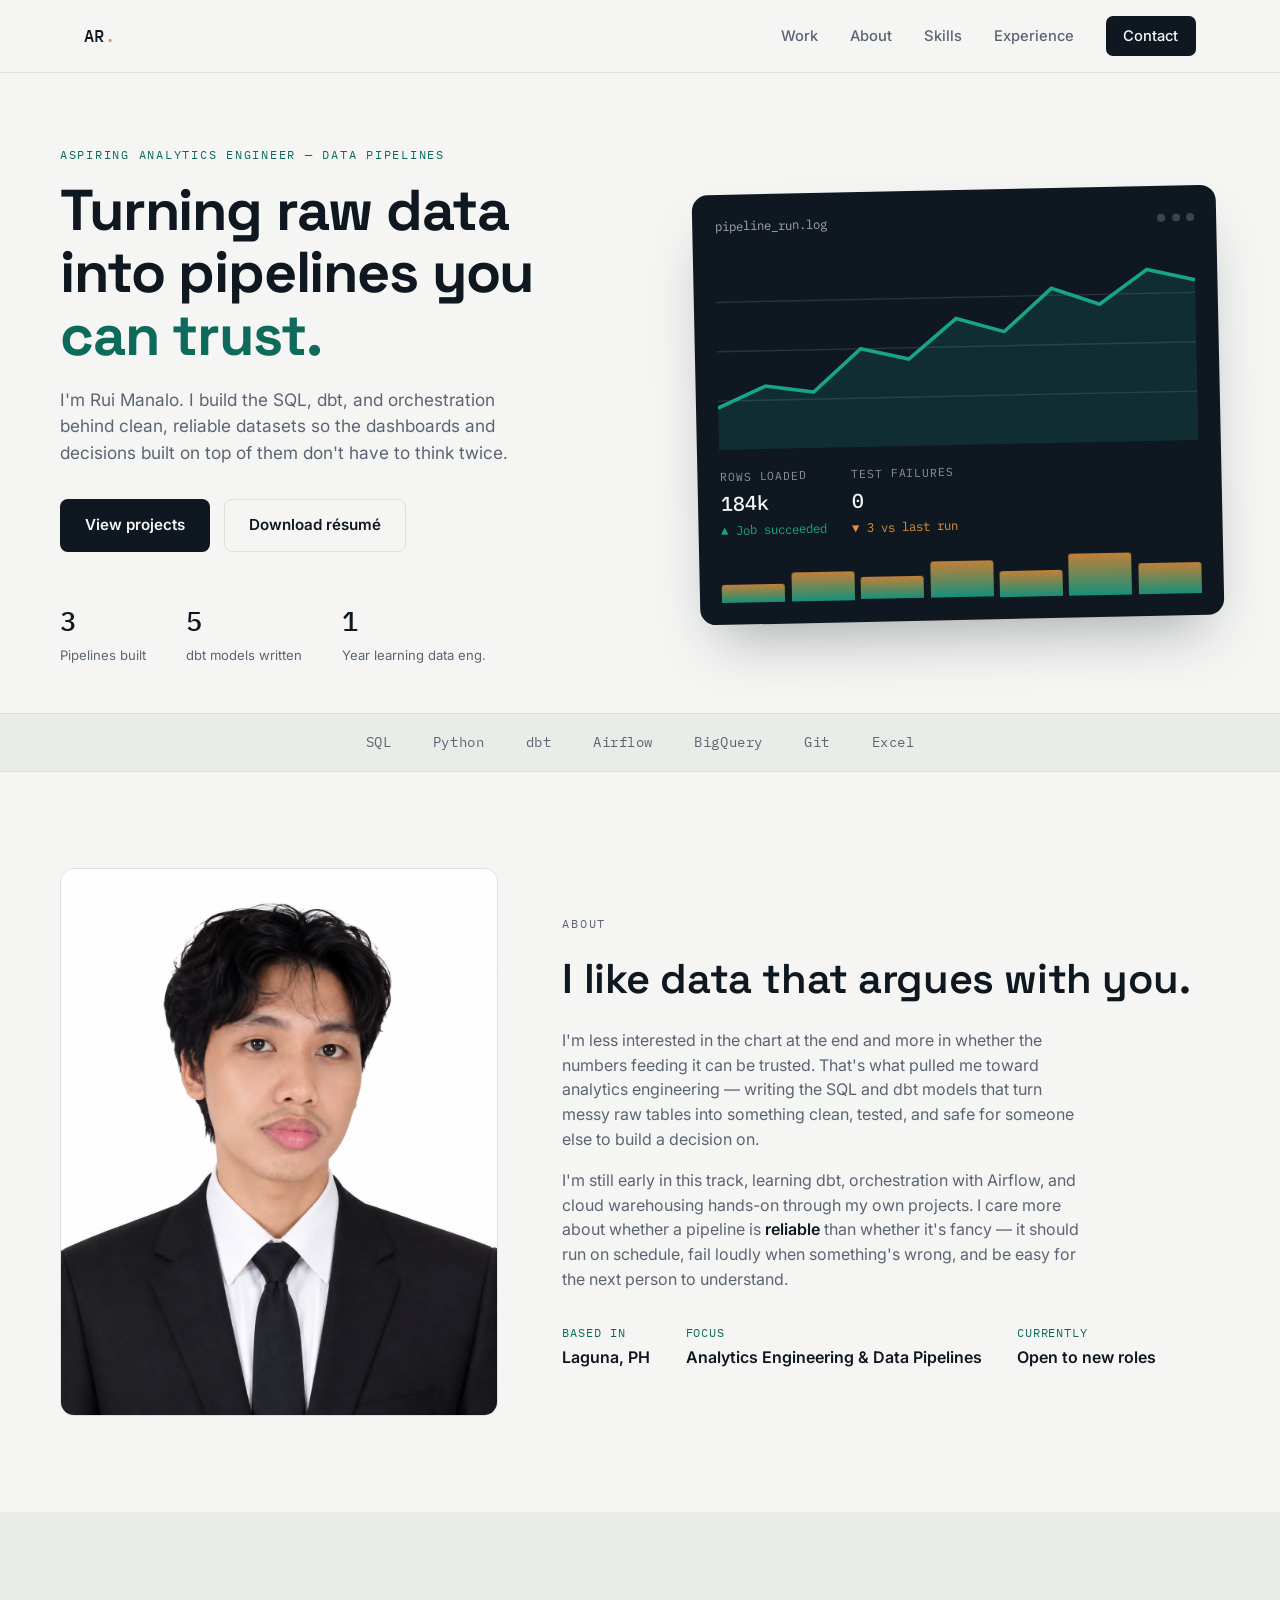
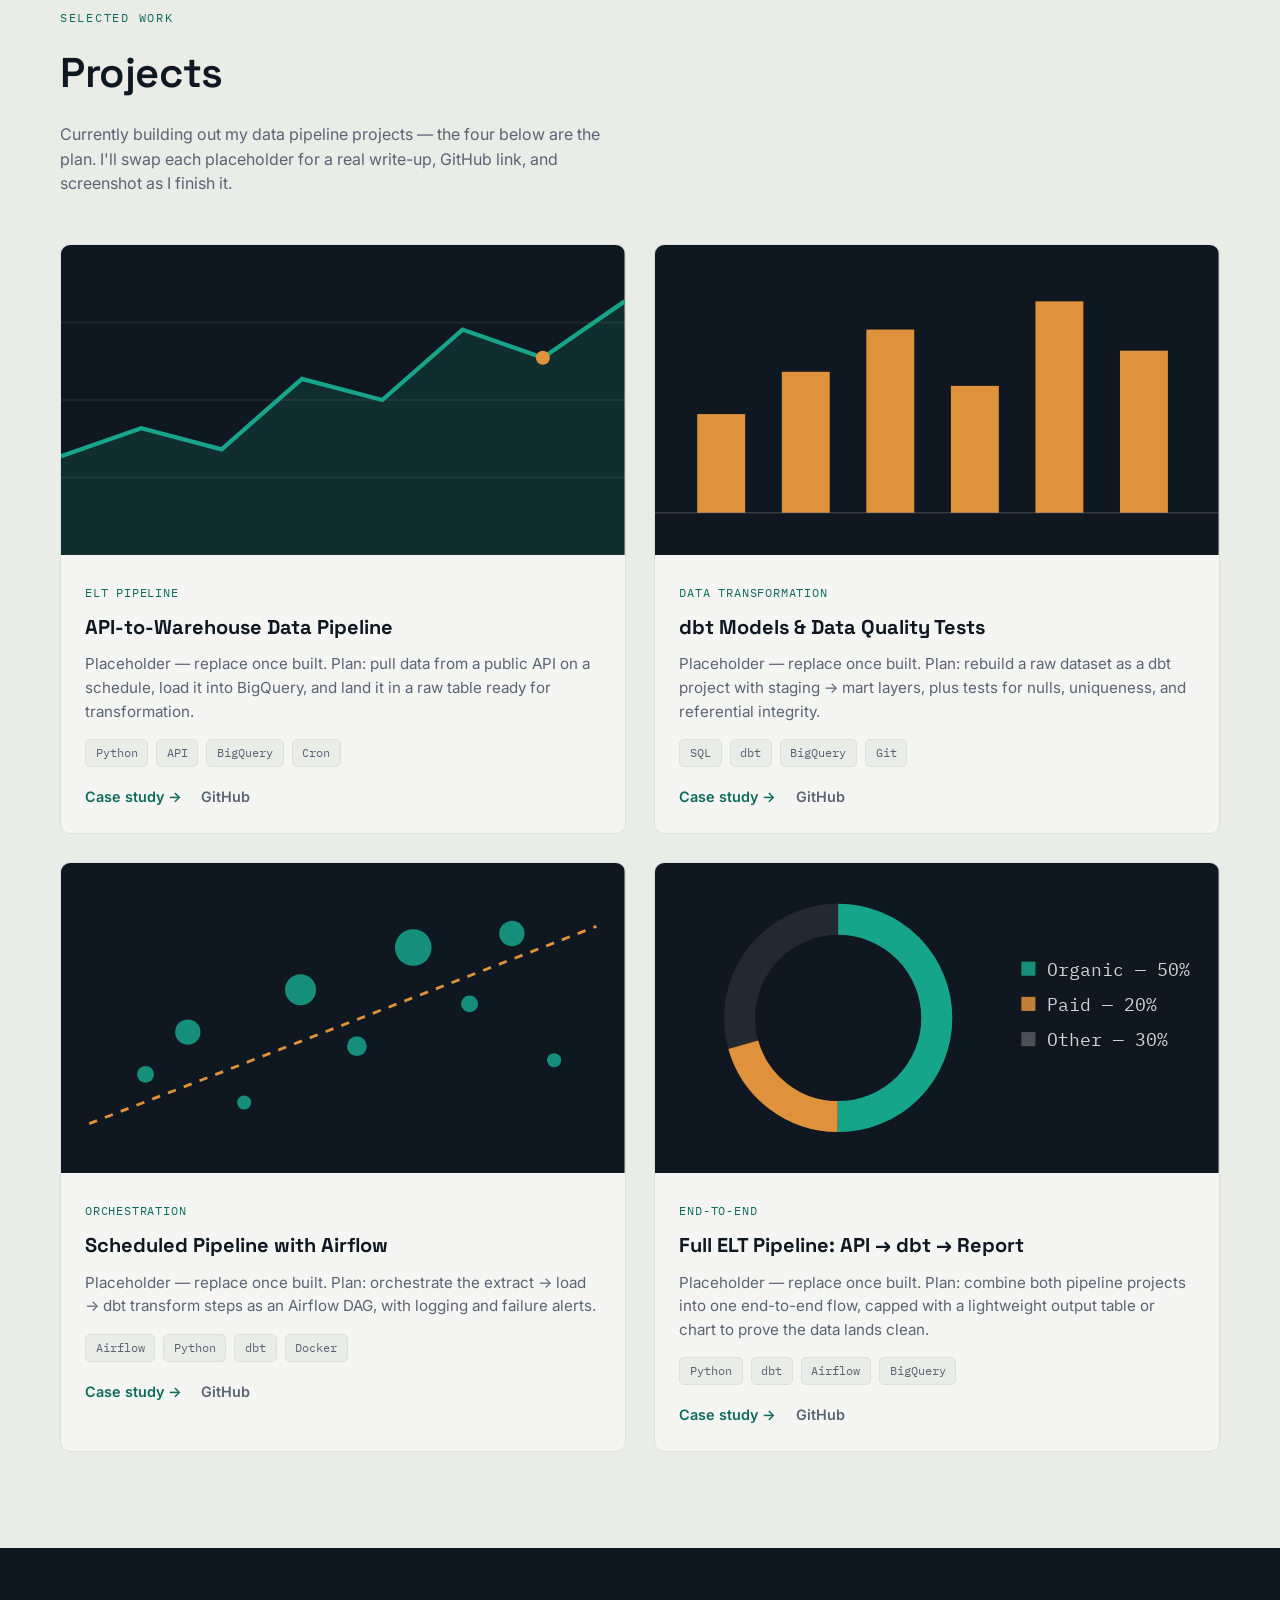
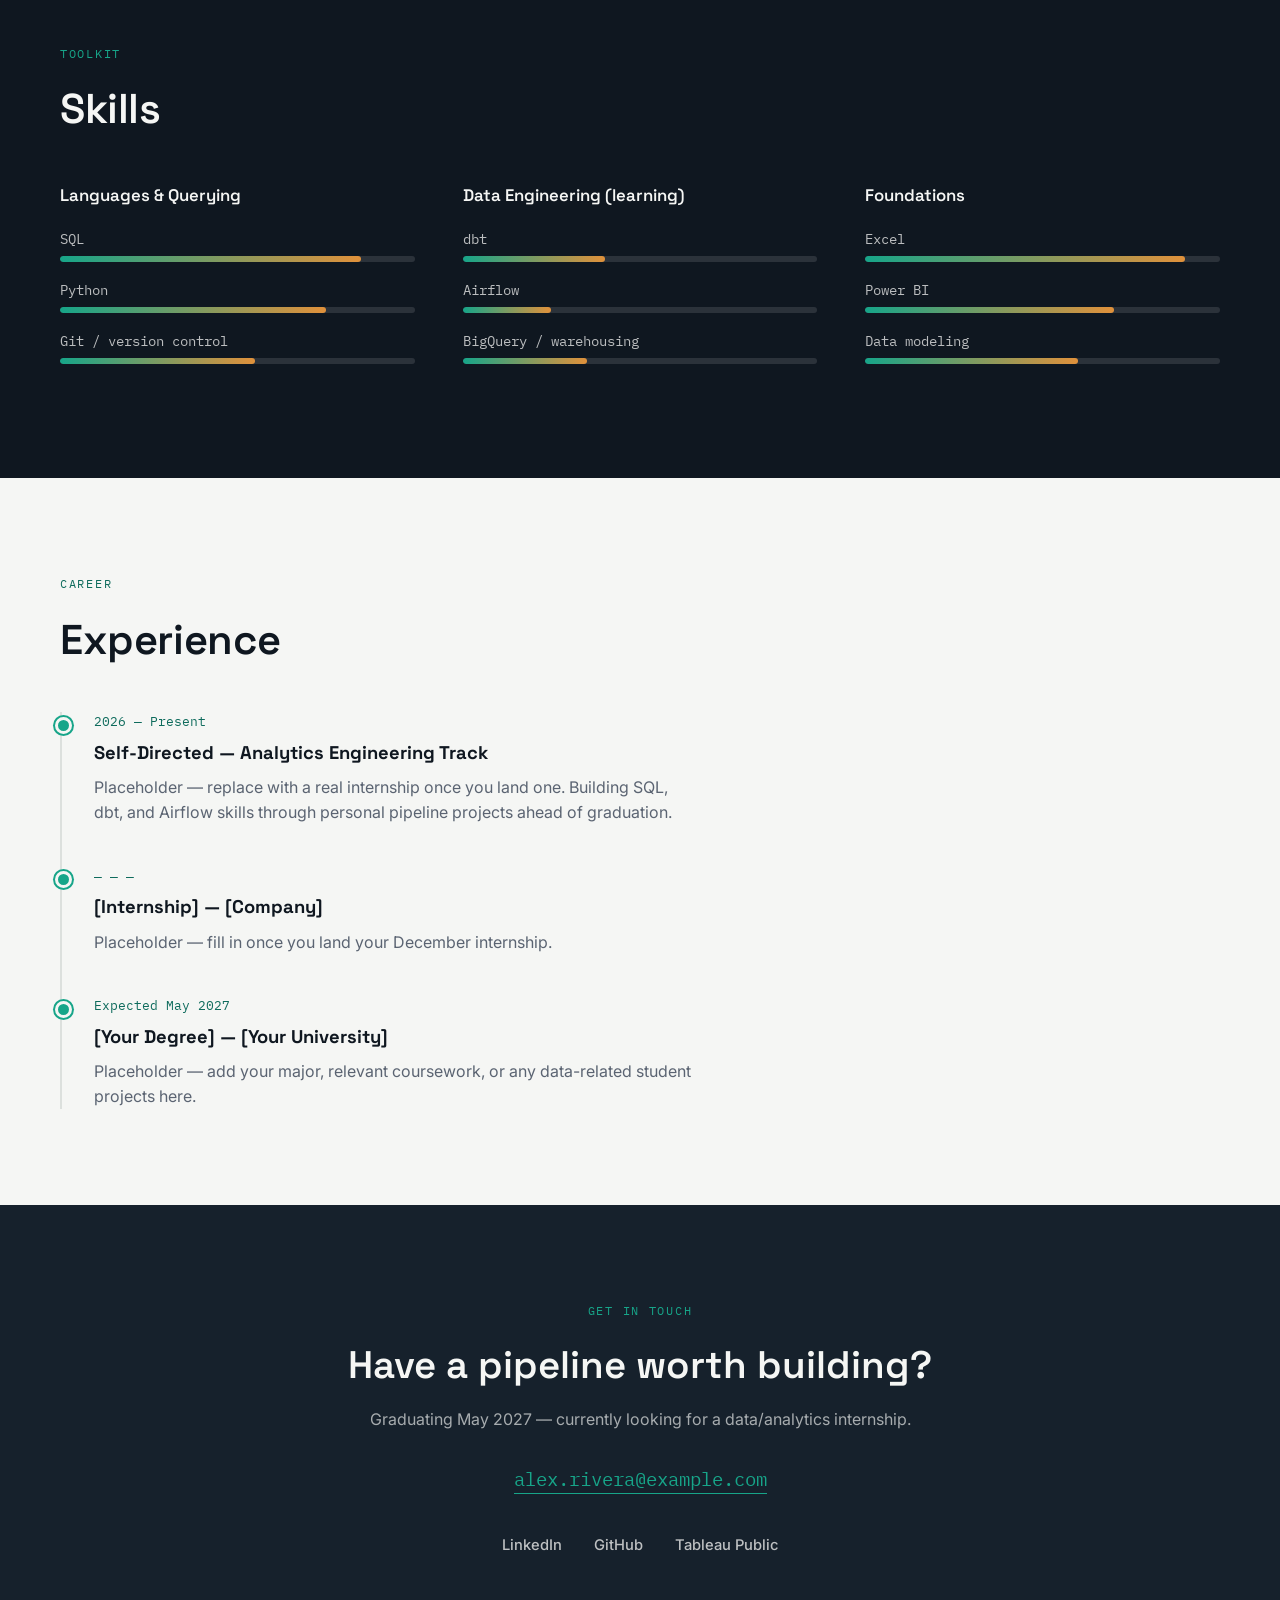
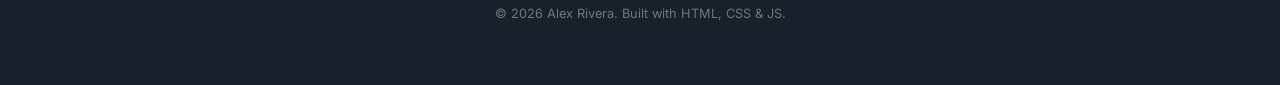
==== index.html @ 3deaeaaf "edited" ====
<!DOCTYPE html>
<html lang="en">
<head>
<meta charset="UTF-8">
<meta name="viewport" content="width=device-width, initial-scale=1.0">
<title>Rui Manalo — Analytics Engineering Portfolio</title>
<meta name="description" content="Analytics engineering portfolio — SQL, dbt, and data pipeline projects.">
<link rel="preconnect" href="https://fonts.googleapis.com">
<link rel="preconnect" href="https://fonts.gstatic.com" crossorigin>
<link href="https://fonts.googleapis.com/css2?family=Space+Grotesk:wght@400;500;600;700&family=Inter:wght@400;500;600&family=IBM+Plex+Mono:wght@400;500&display=swap" rel="stylesheet">
<link rel="stylesheet" href="style.css">
</head>
<body>

<!-- ================= NAV ================= -->
<header class="nav" id="nav">
  <div class="nav__inner">
    <a href="#top" class="nav__mark">AR<span class="nav__mark-dot">.</span></a>
    <nav class="nav__links">
      <a href="#work">Work</a>
      <a href="#about">About</a>
      <a href="#skills">Skills</a>
      <a href="#experience">Experience</a>
      <a href="#contact" class="nav__cta">Contact</a>
    </nav>
    <button class="nav__toggle" id="navToggle" aria-label="Toggle menu" aria-expanded="false">
      <span></span><span></span><span></span>
    </button>
  </div>
</header>

<!-- ================= HERO ================= -->
<section class="hero" id="top">
  <div class="hero__grid">
    <div class="hero__copy">
      <p class="eyebrow">Aspiring Analytics Engineer — Data Pipelines</p>
      <h1 class="hero__title">Turning raw data<br>into pipelines you<br><span class="hero__title-accent">can trust.</span></h1>
      <p class="hero__sub">I'm Rui Manalo. I build the SQL, dbt, and orchestration behind clean, reliable datasets so the dashboards and decisions built on top of them don't have to think twice.</p>
      <div class="hero__actions">
        <a href="#work" class="btn btn--primary">View projects</a>
        <a href="assets/resume.pdf" class="btn btn--ghost" download>Download résumé</a>
      </div>
      <div class="hero__stats">
        <div class="stat">
          <span class="stat__num" data-count="3">0</span>
          <span class="stat__label">Pipelines built</span>
        </div>
        <div class="stat">
          <span class="stat__num" data-count="5">0</span>
          <span class="stat__label">dbt models written</span>
        </div>
        <div class="stat">
          <span class="stat__num" data-count="1" data-decimal="0">0</span>
          <span class="stat__label">Year learning data eng.</span>
        </div>
      </div>
    </div>

    <div class="hero__panel" aria-hidden="true">
      <div class="panel">
        <div class="panel__head">
          <span class="panel__title">pipeline_run.log</span>
          <span class="panel__dot"></span>
          <span class="panel__dot"></span>
          <span class="panel__dot"></span>
        </div>
        <div class="panel__body">
          <svg class="chart" viewBox="0 0 340 140" preserveAspectRatio="none">
            <line x1="0" y1="35" x2="340" y2="35" class="grid-line"/>
            <line x1="0" y1="70" x2="340" y2="70" class="grid-line"/>
            <line x1="0" y1="105" x2="340" y2="105" class="grid-line"/>
            <path class="chart__area" d="M0,110 L34,95 L68,100 L102,70 L136,78 L170,50 L204,60 L238,30 L272,42 L306,18 L340,26 L340,140 L0,140 Z"/>
            <path id="linePath" class="chart__line" d="M0,110 L34,95 L68,100 L102,70 L136,78 L170,50 L204,60 L238,30 L272,42 L306,18 L340,26"/>
          </svg>
          <div class="panel__kpis">
            <div class="kpi">
              <span class="kpi__label">Rows Loaded</span>
              <span class="kpi__value">184k</span>
              <span class="kpi__delta kpi__delta--up">▲ Job succeeded</span>
            </div>
            <div class="kpi">
              <span class="kpi__label">Test Failures</span>
              <span class="kpi__value">0</span>
              <span class="kpi__delta kpi__delta--down">▼ 3 vs last run</span>
            </div>
          </div>
          <div class="panel__bars">
            <div class="bar" style="--h:40%"></div>
            <div class="bar" style="--h:65%"></div>
            <div class="bar" style="--h:50%"></div>
            <div class="bar" style="--h:82%"></div>
            <div class="bar" style="--h:58%"></div>
            <div class="bar" style="--h:95%"></div>
            <div class="bar" style="--h:70%"></div>
          </div>
        </div>
      </div>
    </div>
  </div>
</section>

<!-- ================= LOGOS / TOOLING STRIP ================= -->
<section class="strip">
  <div class="strip__inner">
    <span>SQL</span><span>Python</span><span>dbt</span><span>Airflow</span><span>BigQuery</span><span>Git</span><span>Excel</span>
  </div>
</section>

<!-- ================= ABOUT ================= -->
<section class="about" id="about">
  <div class="about__inner">
    <div class="about__image">
      <div class="photo-frame">
        <img src="images/portrait.jpg" alt="Portrait=" loading="lazy">
      </div>
    </div>
    <div class="about__copy">
      <p class="eyebrow">About</p>
      <h2 class="section-title">I like data that argues with you.</h2>
      <p>I'm less interested in the chart at the end and more in whether the numbers feeding it can be trusted. That's what pulled me toward analytics engineering — writing the SQL and dbt models that turn messy raw tables into something clean, tested, and safe for someone else to build a decision on.</p>
      <p>I'm still early in this track, learning dbt, orchestration with Airflow, and cloud warehousing hands-on through my own projects. I care more about whether a pipeline is <em>reliable</em> than whether it's fancy — it should run on schedule, fail loudly when something's wrong, and be easy for the next person to understand.</p>
      <div class="about__facts">
        <div class="fact"><span class="fact__k">Based in</span><span class="fact__v">Laguna, PH</span></div>
        <div class="fact"><span class="fact__k">Focus</span><span class="fact__v">Analytics Engineering &amp; Data Pipelines</span></div>
        <div class="fact"><span class="fact__k">Currently</span><span class="fact__v">Open to new roles</span></div>
      </div>
    </div>
  </div>
</section>

<!-- ================= PROJECTS ================= -->
<section class="work" id="work">
  <div class="work__inner">
    <p class="eyebrow">Selected work</p>
    <h2 class="section-title">Projects</h2>
    <p class="section-sub">Currently building out my data pipeline projects — the four below are the plan. I'll swap each placeholder for a real write-up, GitHub link, and screenshot as I finish it.</p>

    <div class="projects">

      <article class="project">
        <div class="project__thumb" data-thumb="line">
          <svg viewBox="0 0 400 220" class="thumb-svg">
            <rect width="400" height="220" fill="var(--ink)"/>
            <g stroke="var(--paper)" stroke-opacity="0.08">
              <line x1="0" y1="55" x2="400" y2="55"/><line x1="0" y1="110" x2="400" y2="110"/><line x1="0" y1="165" x2="400" y2="165"/>
            </g>
            <path d="M0,150 L57,130 L114,145 L171,95 L228,110 L285,60 L342,80 L400,40" fill="none" stroke="var(--teal-bright)" stroke-width="3"/>
            <path d="M0,150 L57,130 L114,145 L171,95 L228,110 L285,60 L342,80 L400,40 L400,220 L0,220 Z" fill="var(--teal-bright)" opacity="0.15"/>
            <circle cx="342" cy="80" r="5" fill="var(--amber)"/>
          </svg>
        </div>
        <div class="project__body">
          <span class="project__tag">ELT Pipeline</span>
          <h3>API-to-Warehouse Data Pipeline</h3>
          <p>Placeholder — replace once built. Plan: pull data from a public API on a schedule, load it into BigQuery, and land it in a raw table ready for transformation.</p>
          <ul class="project__stack">
            <li>Python</li><li>API</li><li>BigQuery</li><li>Cron</li>
          </ul>
          <div class="project__links">
            <a href="#" class="link">Case study →</a>
            <a href="#" class="link link--muted">GitHub</a>
          </div>
        </div>
      </article>

      <article class="project">
        <div class="project__thumb" data-thumb="bar">
          <svg viewBox="0 0 400 220" class="thumb-svg">
            <rect width="400" height="220" fill="var(--ink)"/>
            <g fill="var(--amber)">
              <rect x="30" y="120" width="34" height="70"/>
              <rect x="90" y="90" width="34" height="100"/>
              <rect x="150" y="60" width="34" height="130"/>
              <rect x="210" y="100" width="34" height="90"/>
              <rect x="270" y="40" width="34" height="150"/>
              <rect x="330" y="75" width="34" height="115"/>
            </g>
            <g stroke="var(--paper)" stroke-opacity="0.15">
              <line x1="0" y1="190" x2="400" y2="190"/>
            </g>
          </svg>
        </div>
        <div class="project__body">
          <span class="project__tag">Data Transformation</span>
          <h3>dbt Models &amp; Data Quality Tests</h3>
          <p>Placeholder — replace once built. Plan: rebuild a raw dataset as a dbt project with staging → mart layers, plus tests for nulls, uniqueness, and referential integrity.</p>
          <ul class="project__stack">
            <li>SQL</li><li>dbt</li><li>BigQuery</li><li>Git</li>
          </ul>
          <div class="project__links">
            <a href="#" class="link">Case study →</a>
            <a href="#" class="link link--muted">GitHub</a>
          </div>
        </div>
      </article>

      <article class="project">
        <div class="project__thumb" data-thumb="scatter">
          <svg viewBox="0 0 400 220" class="thumb-svg">
            <rect width="400" height="220" fill="var(--ink)"/>
            <g fill="var(--teal-bright)" opacity="0.85">
              <circle cx="60" cy="150" r="6"/><circle cx="90" cy="120" r="9"/><circle cx="130" cy="170" r="5"/>
              <circle cx="170" cy="90" r="11"/><circle cx="210" cy="130" r="7"/><circle cx="250" cy="60" r="13"/>
              <circle cx="290" cy="100" r="6"/><circle cx="320" cy="50" r="9"/><circle cx="350" cy="140" r="5"/>
            </g>
            <line x1="20" y1="185" x2="380" y2="45" stroke="var(--amber)" stroke-width="2" stroke-dasharray="6 6"/>
          </svg>
        </div>
        <div class="project__body">
          <span class="project__tag">Orchestration</span>
          <h3>Scheduled Pipeline with Airflow</h3>
          <p>Placeholder — replace once built. Plan: orchestrate the extract → load → dbt transform steps as an Airflow DAG, with logging and failure alerts.</p>
          <ul class="project__stack">
            <li>Airflow</li><li>Python</li><li>dbt</li><li>Docker</li>
          </ul>
          <div class="project__links">
            <a href="#" class="link">Case study →</a>
            <a href="#" class="link link--muted">GitHub</a>
          </div>
        </div>
      </article>

      <article class="project">
        <div class="project__thumb" data-thumb="donut">
          <svg viewBox="0 0 400 220" class="thumb-svg">
            <rect width="400" height="220" fill="var(--ink)"/>
            <g transform="translate(130,110)">
              <circle r="70" fill="none" stroke="var(--paper)" stroke-opacity="0.08" stroke-width="22"/>
              <circle r="70" fill="none" stroke="var(--teal-bright)" stroke-width="22" stroke-dasharray="220 440" transform="rotate(-90)"/>
              <circle r="70" fill="none" stroke="var(--amber)" stroke-width="22" stroke-dasharray="90 440" stroke-dashoffset="-220" transform="rotate(-90)"/>
            </g>
            <g font-family="IBM Plex Mono, monospace" fill="var(--paper)" font-size="13" opacity="0.85">
              <rect x="260" y="70" width="10" height="10" fill="var(--teal-bright)"/><text x="278" y="80">Organic — 50%</text>
              <rect x="260" y="95" width="10" height="10" fill="var(--amber)"/><text x="278" y="105">Paid — 20%</text>
              <rect x="260" y="120" width="10" height="10" fill="var(--paper)" opacity="0.3"/><text x="278" y="130">Other — 30%</text>
            </g>
          </svg>
        </div>
        <div class="project__body">
          <span class="project__tag">End-to-End</span>
          <h3>Full ELT Pipeline: API → dbt → Report</h3>
          <p>Placeholder — replace once built. Plan: combine both pipeline projects into one end-to-end flow, capped with a lightweight output table or chart to prove the data lands clean.</p>
          <ul class="project__stack">
            <li>Python</li><li>dbt</li><li>Airflow</li><li>BigQuery</li>
          </ul>
          <div class="project__links">
            <a href="#" class="link">Case study →</a>
            <a href="#" class="link link--muted">GitHub</a>
          </div>
        </div>
      </article>

    </div>
  </div>
</section>

<!-- ================= SKILLS ================= -->
<section class="skills" id="skills">
  <div class="skills__inner">
    <p class="eyebrow eyebrow--light">Toolkit</p>
    <h2 class="section-title section-title--light">Skills</h2>

    <div class="skills__grid">
      <div class="skill-group">
        <h3>Languages &amp; Querying</h3>
        <div class="meter"><span>SQL</span><div class="meter__track"><div class="meter__fill" style="--w:85%"></div></div></div>
        <div class="meter"><span>Python</span><div class="meter__track"><div class="meter__fill" style="--w:75%"></div></div></div>
        <div class="meter"><span>Git / version control</span><div class="meter__track"><div class="meter__fill" style="--w:55%"></div></div></div>
      </div>
      <div class="skill-group">
        <h3>Data Engineering (learning)</h3>
        <div class="meter"><span>dbt</span><div class="meter__track"><div class="meter__fill" style="--w:40%"></div></div></div>
        <div class="meter"><span>Airflow</span><div class="meter__track"><div class="meter__fill" style="--w:25%"></div></div></div>
        <div class="meter"><span>BigQuery / warehousing</span><div class="meter__track"><div class="meter__fill" style="--w:35%"></div></div></div>
      </div>
      <div class="skill-group">
        <h3>Foundations</h3>
        <div class="meter"><span>Excel</span><div class="meter__track"><div class="meter__fill" style="--w:90%"></div></div></div>
        <div class="meter"><span>Power BI</span><div class="meter__track"><div class="meter__fill" style="--w:70%"></div></div></div>
        <div class="meter"><span>Data modeling</span><div class="meter__track"><div class="meter__fill" style="--w:60%"></div></div></div>
      </div>
    </div>
  </div>
</section>

<!-- ================= EXPERIENCE ================= -->
<section class="experience" id="experience">
  <div class="experience__inner">
    <p class="eyebrow">Career</p>
    <h2 class="section-title">Experience</h2>

    <div class="timeline">
      <div class="tl-item">
        <div class="tl-item__date">2026 — Present</div>
        <div class="tl-item__body">
          <h3>Self-Directed — Analytics Engineering Track</h3>
          <p>Placeholder — replace with a real internship once you land one. Building SQL, dbt, and Airflow skills through personal pipeline projects ahead of graduation.</p>
        </div>
      </div>
      <div class="tl-item">
        <div class="tl-item__date">— — —</div>
        <div class="tl-item__body">
          <h3>[Internship] — [Company]</h3>
          <p>Placeholder — fill in once you land your December internship.</p>
        </div>
      </div>
      <div class="tl-item">
        <div class="tl-item__date">Expected May 2027</div>
        <div class="tl-item__body">
          <h3>[Your Degree] — [Your University]</h3>
          <p>Placeholder — add your major, relevant coursework, or any data-related student projects here.</p>
        </div>
      </div>
    </div>
  </div>
</section>

<!-- ================= CONTACT ================= -->
<footer class="contact" id="contact">
  <div class="contact__inner">
    <p class="eyebrow eyebrow--light">Get in touch</p>
    <h2 class="contact__title">Have a pipeline worth building?</h2>
    <p class="contact__sub">Graduating May 2027 — currently looking for a data/analytics internship.</p>
    <a href="mailto:alex.rivera@example.com" class="contact__email">alex.rivera@example.com</a>
    <div class="contact__socials">
      <a href="#">LinkedIn</a>
      <a href="#">GitHub</a>
      <a href="#">Tableau Public</a>
    </div>
    <p class="contact__foot">© 2026 Alex Rivera. Built with HTML, CSS &amp; JS.</p>
  </div>
</footer>

<script src="script.js"></script>
</body>
</html>
---- style.css ----
/* =========================================================
   TOKENS
========================================================= */
:root{
  --ink:        #0F1720;
  --ink-soft:   #16212C;
  --paper:      #F5F6F4;
  --paper-alt:  #EAECE8;
  --teal-bright:#17A589;
  --teal-deep:  #0E6B5C;
  --amber:      #E0913B;
  --slate:      #5B6472;
  --line:       #DCE0DD;
  --line-dark:  rgba(245,246,244,0.12);

  --font-display: "Space Grotesk", "Segoe UI", sans-serif;
  --font-body:    "Inter", "Segoe UI", sans-serif;
  --font-mono:    "IBM Plex Mono", "Courier New", monospace;

  --container: 1160px;
  --radius: 10px;
}

*{ box-sizing:border-box; }
html{ scroll-behavior:smooth; }
body{
  margin:0;
  background:var(--paper);
  color:var(--ink);
  font-family:var(--font-body);
  line-height:1.55;
  -webkit-font-smoothing:antialiased;
}
img{ max-width:100%; display:block; }
a{ color:inherit; text-decoration:none; }
ul{ list-style:none; margin:0; padding:0; }

@media (prefers-reduced-motion: reduce){
  *{ animation-duration:0.001ms !important; animation-iteration-count:1 !important; transition-duration:0.001ms !important; scroll-behavior:auto !important; }
}

:focus-visible{
  outline:2px solid var(--teal-bright);
  outline-offset:3px;
}

.eyebrow{
  font-family:var(--font-mono);
  font-size:0.78rem;
  letter-spacing:0.14em;
  text-transform:uppercase;
  color:var(--teal-deep);
  margin:0 0 0.9rem;
}
.eyebrow--light{ color:var(--teal-bright); }

.section-title{
  font-family:var(--font-display);
  font-size:clamp(1.9rem, 3.4vw, 2.6rem);
  font-weight:600;
  margin:0 0 1rem;
  letter-spacing:-0.01em;
}
.section-title--light{ color:var(--paper); }
.section-sub{ color:var(--slate); max-width:560px; margin:0 0 3rem; }

.btn{
  display:inline-flex;
  align-items:center;
  gap:0.5rem;
  padding:0.85rem 1.5rem;
  border-radius:8px;
  font-family:var(--font-body);
  font-weight:600;
  font-size:0.95rem;
  border:1px solid transparent;
  cursor:pointer;
  transition:transform 0.15s ease, background 0.2s ease, border-color 0.2s ease;
}
.btn--primary{ background:var(--ink); color:var(--paper); }
.btn--primary:hover{ transform:translateY(-2px); background:var(--teal-deep); }
.btn--ghost{ border-color:var(--line); color:var(--ink); }
.btn--ghost:hover{ border-color:var(--ink); transform:translateY(-2px); }

/* =========================================================
   NAV
========================================================= */
.nav{
  position:sticky; top:0; z-index:50;
  background:rgba(245,246,244,0.85);
  backdrop-filter:blur(10px);
  border-bottom:1px solid var(--line);
}
.nav__inner{
  max-width:var(--container); margin:0 auto;
  display:flex; align-items:center; justify-content:space-between;
  padding:1rem 1.5rem;
}
.nav__mark{
  font-family:var(--font-mono); font-weight:500; font-size:1.05rem;
  letter-spacing:0.02em;
}
.nav__mark-dot{ color:var(--amber); }
.nav__links{ display:flex; align-items:center; gap:2rem; font-size:0.92rem; font-weight:500; }
.nav__links a{ color:var(--slate); transition:color 0.15s ease; }
.nav__links a:hover{ color:var(--ink); }
.nav__cta{
  background:var(--ink); color:var(--paper) !important;
  padding:0.55rem 1.1rem; border-radius:7px;
}
.nav__toggle{ display:none; flex-direction:column; gap:4px; background:none; border:0; cursor:pointer; padding:6px; }
.nav__toggle span{ width:22px; height:2px; background:var(--ink); display:block; }

@media (max-width: 780px){
  .nav__links{
    position:absolute; top:100%; left:0; right:0;
    background:var(--paper); border-bottom:1px solid var(--line);
    flex-direction:column; align-items:flex-start; gap:0;
    padding:0.5rem 1.5rem 1.2rem;
    display:none;
  }
  .nav__links.is-open{ display:flex; }
  .nav__links a{ width:100%; padding:0.7rem 0; border-bottom:1px solid var(--line); }
  .nav__cta{ margin-top:0.6rem; text-align:center; }
  .nav__toggle{ display:flex; }
}

/* =========================================================
   HERO
========================================================= */
.hero{ padding:4.5rem 1.5rem 3rem; }
.hero__grid{
  max-width:var(--container); margin:0 auto;
  display:grid; grid-template-columns:1.05fr 0.95fr; gap:3.5rem; align-items:center;
}
.hero__title{
  font-family:var(--font-display);
  font-size:clamp(2.4rem, 4.6vw, 3.6rem);
  font-weight:700; line-height:1.08; letter-spacing:-0.02em;
  margin:0 0 1.3rem;
}
.hero__title-accent{ color:var(--teal-deep); }
.hero__sub{ color:var(--slate); font-size:1.08rem; max-width:480px; margin:0 0 2rem; }
.hero__actions{ display:flex; gap:0.9rem; flex-wrap:wrap; margin-bottom:3rem; }

.hero__stats{ display:flex; gap:2.5rem; }
.stat{ display:flex; flex-direction:column; }
.stat__num{
  font-family:var(--font-mono); font-size:1.7rem; font-weight:500; color:var(--ink);
}
.stat__label{ font-size:0.82rem; color:var(--slate); margin-top:0.2rem; }

/* Hero dashboard panel (signature element) */
.hero__panel{ position:relative; }
.panel{
  background:var(--ink); border-radius:16px; padding:1.4rem;
  box-shadow:0 30px 60px -20px rgba(15,23,32,0.35);
  transform:rotate(-1.2deg);
}
.panel__head{
  display:flex; align-items:center; gap:0.4rem;
  margin-bottom:1rem; color:var(--paper);
}
.panel__title{
  font-family:var(--font-mono); font-size:0.78rem; color:rgba(245,246,244,0.65);
  margin-right:auto;
}
.panel__dot{ width:8px; height:8px; border-radius:50%; background:rgba(245,246,244,0.2); }
.panel__body{ display:flex; flex-direction:column; gap:1.1rem; }

.chart{ width:100%; height:auto; display:block; }
.grid-line{ stroke:var(--line-dark); stroke-width:1; }
.chart__area{ fill:var(--teal-bright); opacity:0.16; }
.chart__line{
  fill:none; stroke:var(--teal-bright); stroke-width:2.5;
  stroke-dasharray:600; stroke-dashoffset:600;
  animation:draw 2.2s ease forwards 0.4s;
}
@keyframes draw{ to{ stroke-dashoffset:0; } }

.panel__kpis{ display:flex; gap:1.6rem; }
.kpi{ display:flex; flex-direction:column; gap:0.15rem; }
.kpi__label{ font-family:var(--font-mono); font-size:0.72rem; color:rgba(245,246,244,0.55); text-transform:uppercase; letter-spacing:0.08em; }
.kpi__value{ font-family:var(--font-mono); font-size:1.25rem; color:var(--paper); font-weight:500; }
.kpi__delta{ font-size:0.78rem; font-family:var(--font-mono); }
.kpi__delta--up{ color:var(--teal-bright); }
.kpi__delta--down{ color:var(--amber); }

.panel__bars{ display:flex; align-items:flex-end; gap:6px; height:44px; }
.bar{
  flex:1; height:var(--h); background:linear-gradient(180deg, var(--amber), var(--teal-bright));
  border-radius:3px 3px 0 0; opacity:0.85;
  animation:rise 0.9s ease forwards;
  transform:scaleY(0); transform-origin:bottom;
}
@keyframes rise{ to{ transform:scaleY(1); } }

@media (max-width: 900px){
  .hero__grid{ grid-template-columns:1fr; gap:2.5rem; }
  .panel{ transform:none; }
}
@media (max-width: 480px){
  .hero__stats{ gap:1.5rem; flex-wrap:wrap; }
}

/* =========================================================
   TOOLING STRIP
========================================================= */
.strip{ border-top:1px solid var(--line); border-bottom:1px solid var(--line); background:var(--paper-alt); }
.strip__inner{
  max-width:var(--container); margin:0 auto; padding:1.1rem 1.5rem;
  display:flex; gap:2.6rem; flex-wrap:wrap; justify-content:center;
  font-family:var(--font-mono); font-size:0.85rem; color:var(--slate);
  letter-spacing:0.04em;
}

/* =========================================================
   ABOUT
========================================================= */
.about{ padding:6rem 1.5rem; }
.about__inner{
  max-width:var(--container); margin:0 auto;
  display:grid; grid-template-columns:0.8fr 1.2fr; gap:4rem; align-items:center;
}
.photo-frame{
  border-radius:14px; overflow:hidden; aspect-ratio:4/5;
  border:1px solid var(--line);
}
.photo-frame img{ width:100%; height:100%; object-fit:cover; }
.about__copy p{ color:var(--slate); max-width:520px; }
.about__copy p em{ color:var(--ink); font-style:normal; font-weight:600; }
.about__facts{ display:flex; gap:2.2rem; margin-top:2rem; flex-wrap:wrap; }
.fact{ display:flex; flex-direction:column; gap:0.2rem; }
.fact__k{ font-family:var(--font-mono); font-size:0.72rem; text-transform:uppercase; letter-spacing:0.08em; color:var(--teal-deep); }
.fact__v{ font-weight:600; }

@media (max-width: 860px){
  .about__inner{ grid-template-columns:1fr; }
  .photo-frame{ max-width:280px; }
}

/* =========================================================
   PROJECTS
========================================================= */
.work{ padding:6rem 1.5rem; background:var(--paper-alt); }
.work__inner{ max-width:var(--container); margin:0 auto; }

.projects{
  display:grid; grid-template-columns:repeat(2, 1fr); gap:1.8rem;
}
.project{
  background:var(--paper); border:1px solid var(--line); border-radius:var(--radius);
  overflow:hidden; display:flex; flex-direction:column;
  transition:transform 0.2s ease, box-shadow 0.2s ease;
}
.project:hover{ transform:translateY(-4px); box-shadow:0 20px 40px -24px rgba(15,23,32,0.25); }
.project__thumb{ line-height:0; }
.thumb-svg{ width:100%; height:auto; display:block; }
.project__body{ padding:1.5rem; }
.project__tag{
  font-family:var(--font-mono); font-size:0.72rem; text-transform:uppercase;
  letter-spacing:0.07em; color:var(--teal-deep);
}
.project__body h3{
  font-family:var(--font-display); font-size:1.25rem; margin:0.5rem 0 0.6rem;
}
.project__body p{ color:var(--slate); font-size:0.95rem; margin:0 0 1rem; }
.project__stack{ display:flex; flex-wrap:wrap; gap:0.5rem; margin-bottom:1.2rem; }
.project__stack li{
  font-family:var(--font-mono); font-size:0.72rem; background:var(--paper-alt);
  border:1px solid var(--line); padding:0.25rem 0.6rem; border-radius:5px; color:var(--slate);
}
.project__links{ display:flex; gap:1.2rem; }
.link{ font-weight:600; font-size:0.9rem; color:var(--teal-deep); }
.link--muted{ color:var(--slate); }
.link:hover{ text-decoration:underline; }

@media (max-width: 760px){
  .projects{ grid-template-columns:1fr; }
}

/* =========================================================
   SKILLS
========================================================= */
.skills{ background:var(--ink); padding:6rem 1.5rem; }
.skills__inner{ max-width:var(--container); margin:0 auto; }
.skills__grid{
  display:grid; grid-template-columns:repeat(3, 1fr); gap:3rem; margin-top:2.5rem;
}
.skill-group h3{
  font-family:var(--font-display); color:var(--paper); font-size:1.05rem;
  margin:0 0 1.3rem; font-weight:600;
}
.meter{ margin-bottom:1.1rem; }
.meter span{ font-size:0.85rem; color:rgba(245,246,244,0.75); display:block; margin-bottom:0.4rem; font-family:var(--font-mono); }
.meter__track{ height:6px; background:var(--line-dark); border-radius:4px; overflow:hidden; }
.meter__fill{
  height:100%; width:0; background:linear-gradient(90deg, var(--teal-bright), var(--amber));
  border-radius:4px; transition:width 1.1s ease;
}
.meter__fill.is-visible{ width:var(--w); }

@media (max-width: 860px){
  .skills__grid{ grid-template-columns:1fr; gap:2.2rem; }
}

/* =========================================================
   EXPERIENCE / TIMELINE
========================================================= */
.experience{ padding:6rem 1.5rem; }
.experience__inner{ max-width:var(--container); margin:0 auto; }
.timeline{ margin-top:2.5rem; border-left:2px solid var(--line); padding-left:2rem; display:flex; flex-direction:column; gap:2.6rem; }
.tl-item{ position:relative; }
.tl-item::before{
  content:""; position:absolute; left:-2.46rem; top:0.3rem;
  width:11px; height:11px; border-radius:50%; background:var(--teal-bright);
  border:3px solid var(--paper);
  box-shadow:0 0 0 2px var(--teal-bright);
}
.tl-item__date{ font-family:var(--font-mono); font-size:0.82rem; color:var(--teal-deep); margin-bottom:0.4rem; }
.tl-item__body h3{ font-family:var(--font-display); font-size:1.15rem; margin:0 0 0.5rem; }
.tl-item__body p{ color:var(--slate); max-width:600px; margin:0; }

/* =========================================================
   CONTACT / FOOTER
========================================================= */
.contact{ background:var(--ink-soft); padding:6rem 1.5rem 3rem; text-align:center; }
.contact__inner{ max-width:640px; margin:0 auto; }
.contact__title{
  font-family:var(--font-display); color:var(--paper); font-size:clamp(1.8rem, 3.6vw, 2.4rem);
  font-weight:600; margin:0 0 0.8rem;
}
.contact__sub{ color:rgba(245,246,244,0.65); margin:0 0 2rem; }
.contact__email{
  font-family:var(--font-mono); font-size:1.2rem; color:var(--teal-bright);
  border-bottom:1px solid var(--teal-bright); padding-bottom:2px;
}
.contact__socials{ display:flex; justify-content:center; gap:2rem; margin:2.5rem 0 3rem; }
.contact__socials a{ color:rgba(245,246,244,0.75); font-weight:500; font-size:0.92rem; }
.contact__socials a:hover{ color:var(--paper); }
.contact__foot{ color:rgba(245,246,244,0.4); font-size:0.8rem; }
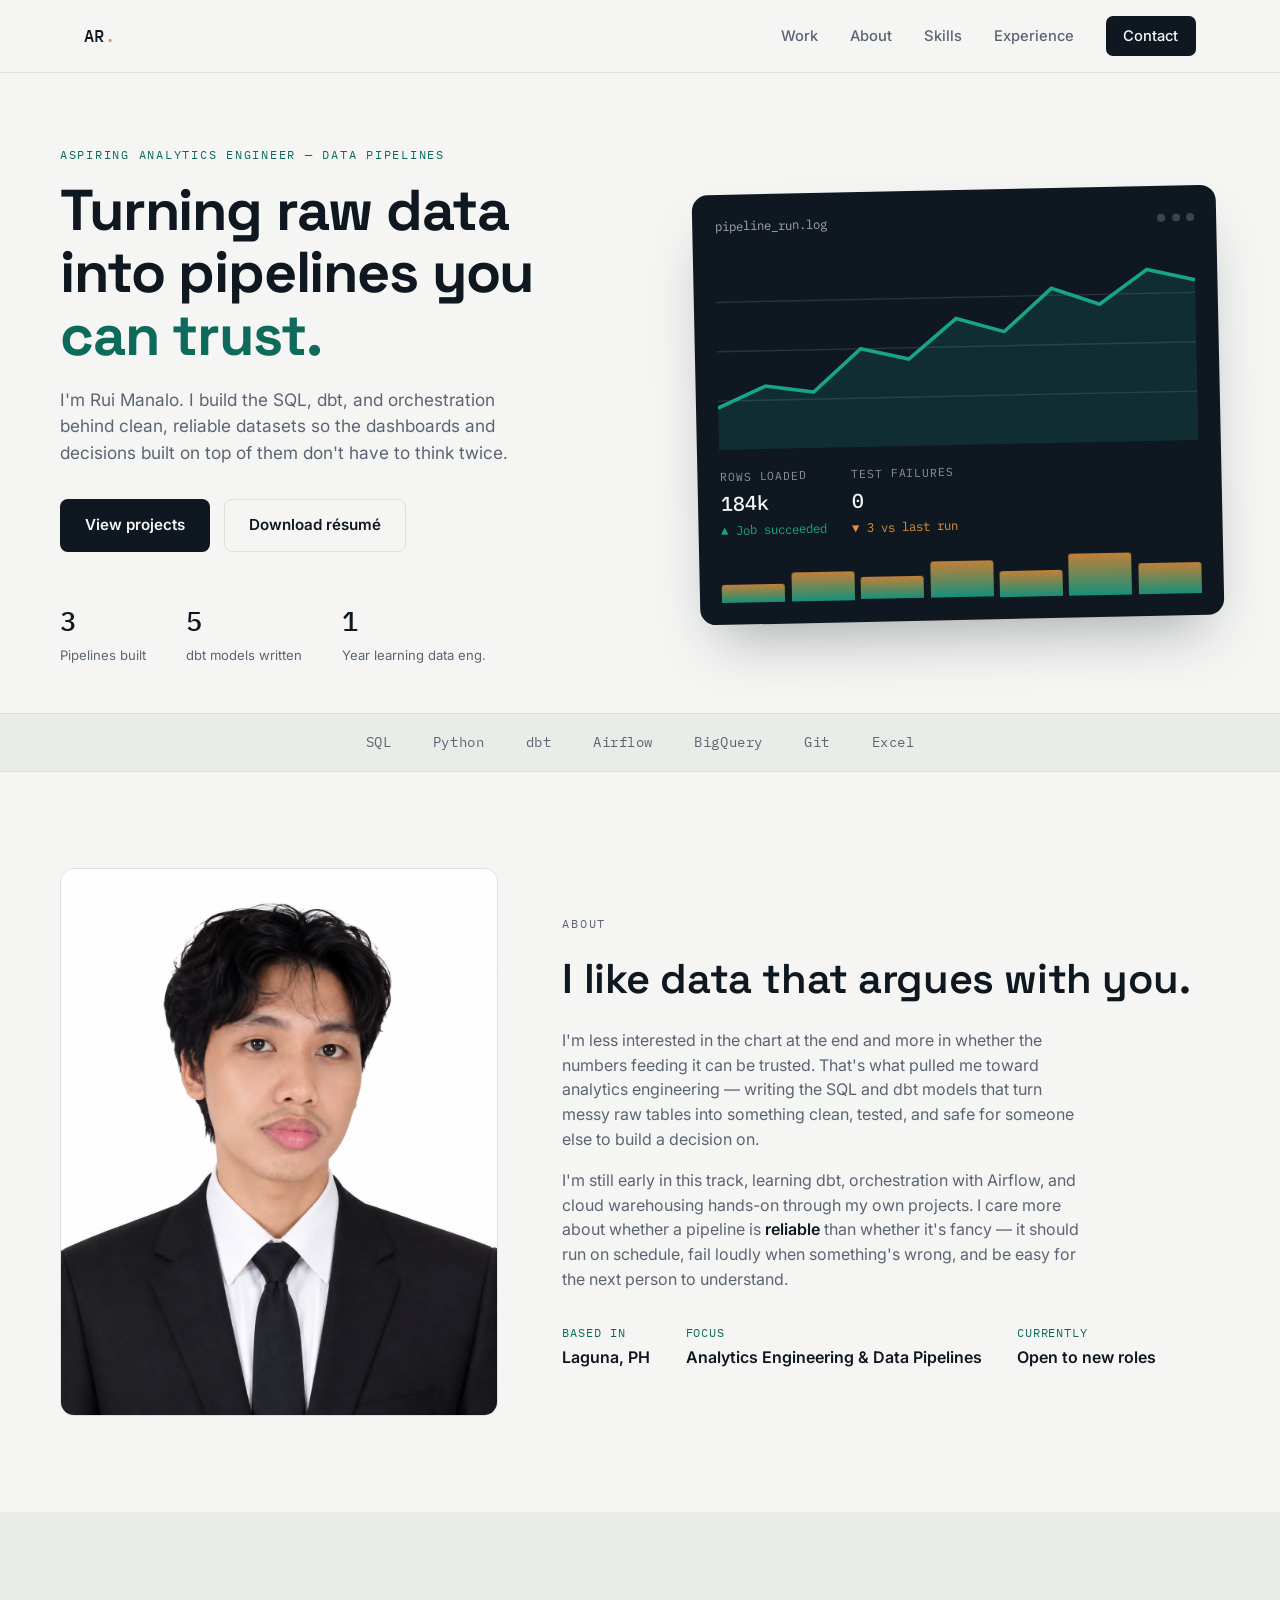
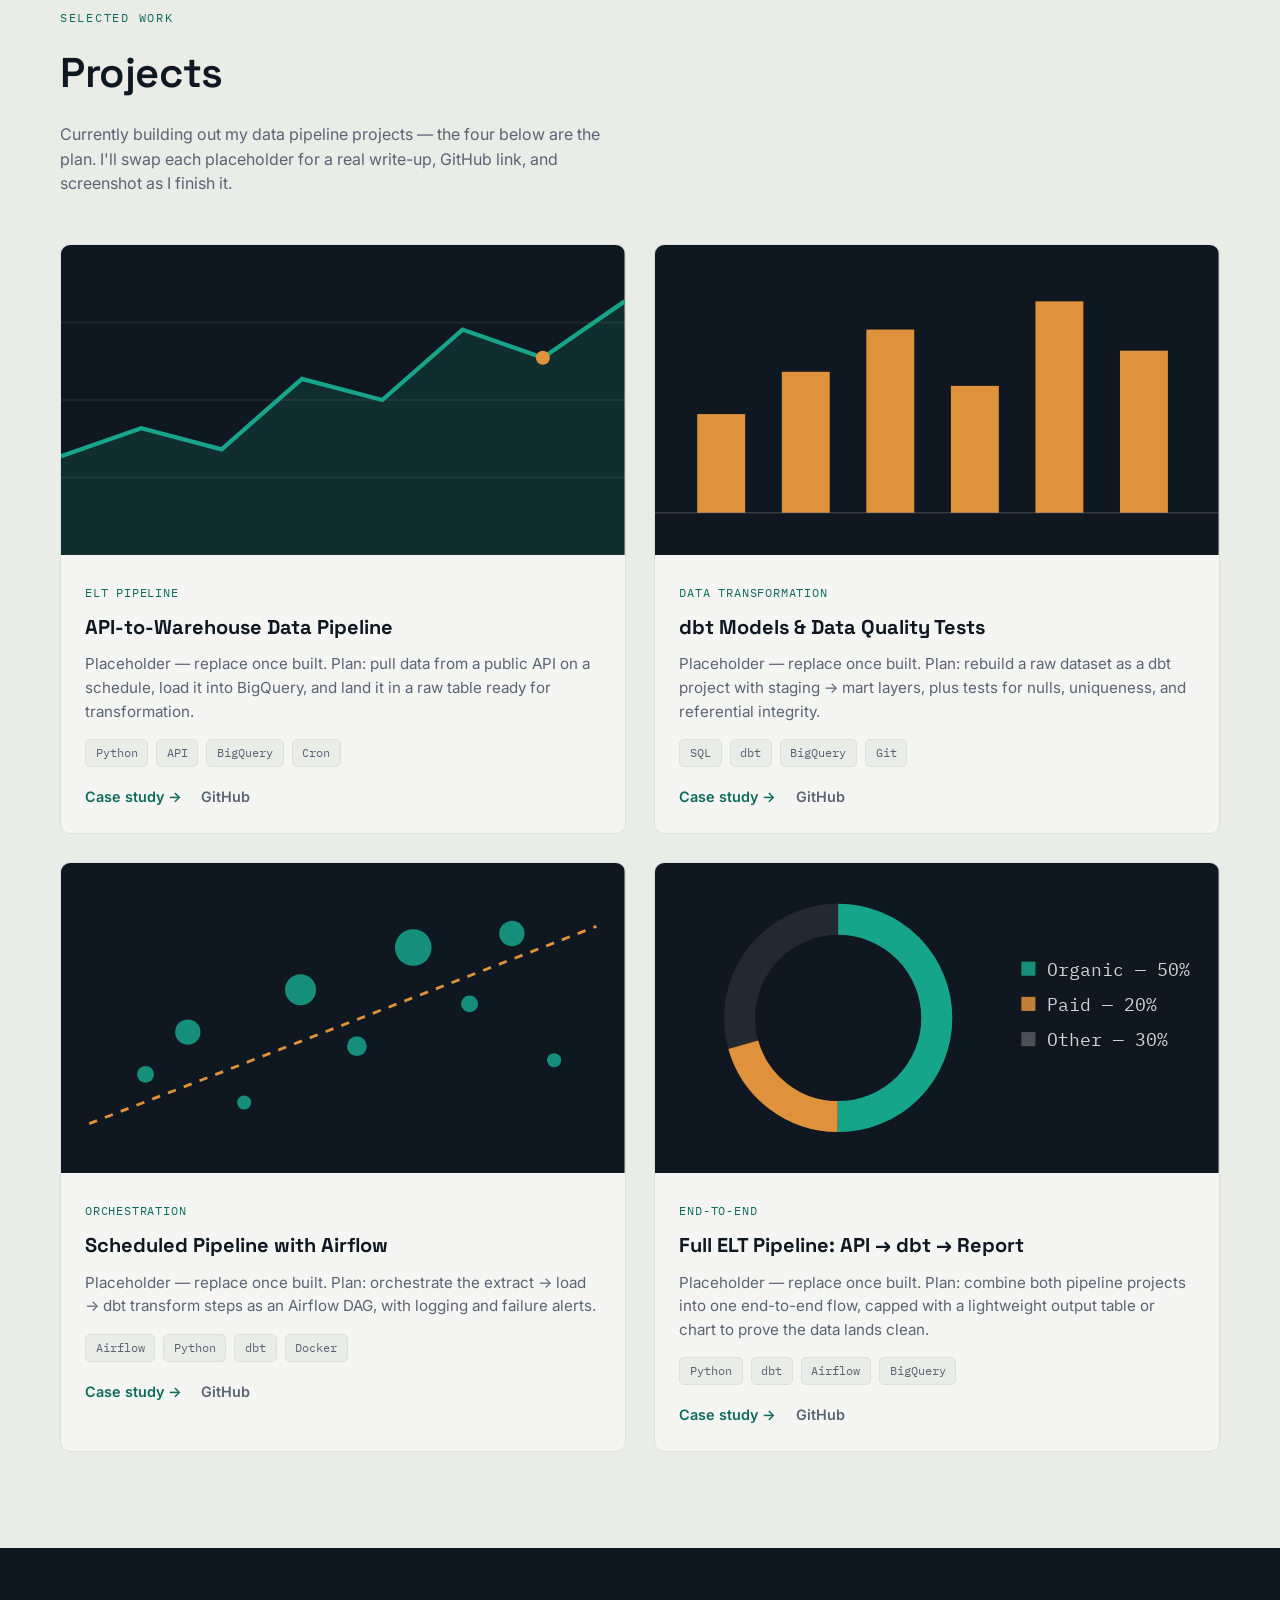
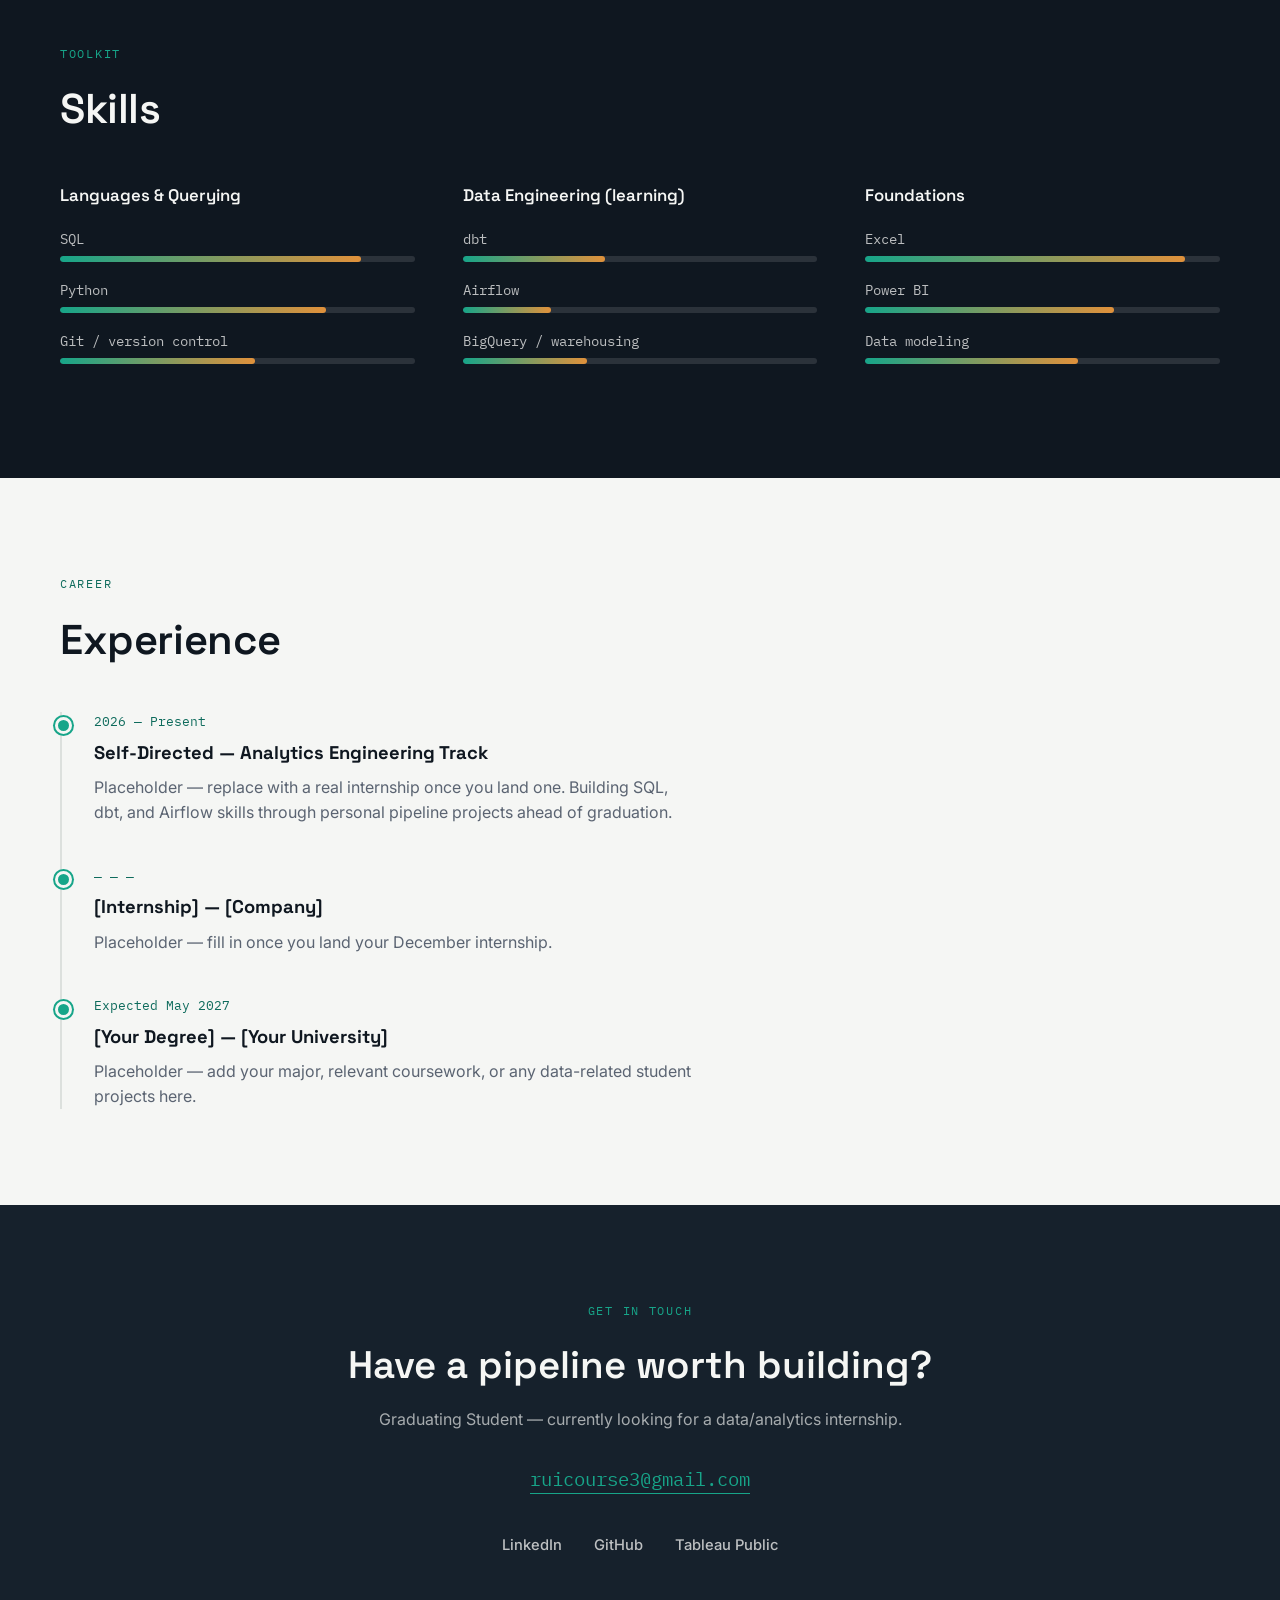
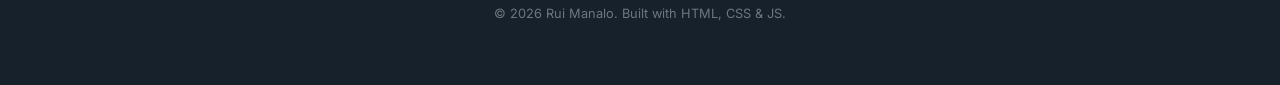
==== commit 28c140af: "edited" ====
--- a/index.html
+++ b/index.html
@@ -320,14 +320,14 @@
   <div class="contact__inner">
     <p class="eyebrow eyebrow--light">Get in touch</p>
     <h2 class="contact__title">Have a pipeline worth building?</h2>
-    <p class="contact__sub">Graduating May 2027 — currently looking for a data/analytics internship.</p>
-    <a href="mailto:alex.rivera@example.com" class="contact__email">alex.rivera@example.com</a>
+    <p class="contact__sub">Graduating Student — currently looking for a data/analytics internship.</p>
+    <a href="mailto:ruicourse3@gmail.com" class="contact__email">ruicourse3@gmail.com</a>
     <div class="contact__socials">
       <a href="#">LinkedIn</a>
       <a href="#">GitHub</a>
       <a href="#">Tableau Public</a>
     </div>
-    <p class="contact__foot">© 2026 Alex Rivera. Built with HTML, CSS &amp; JS.</p>
+    <p class="contact__foot">© 2026 Rui Manalo. Built with HTML, CSS &amp; JS.</p>
   </div>
 </footer>
 
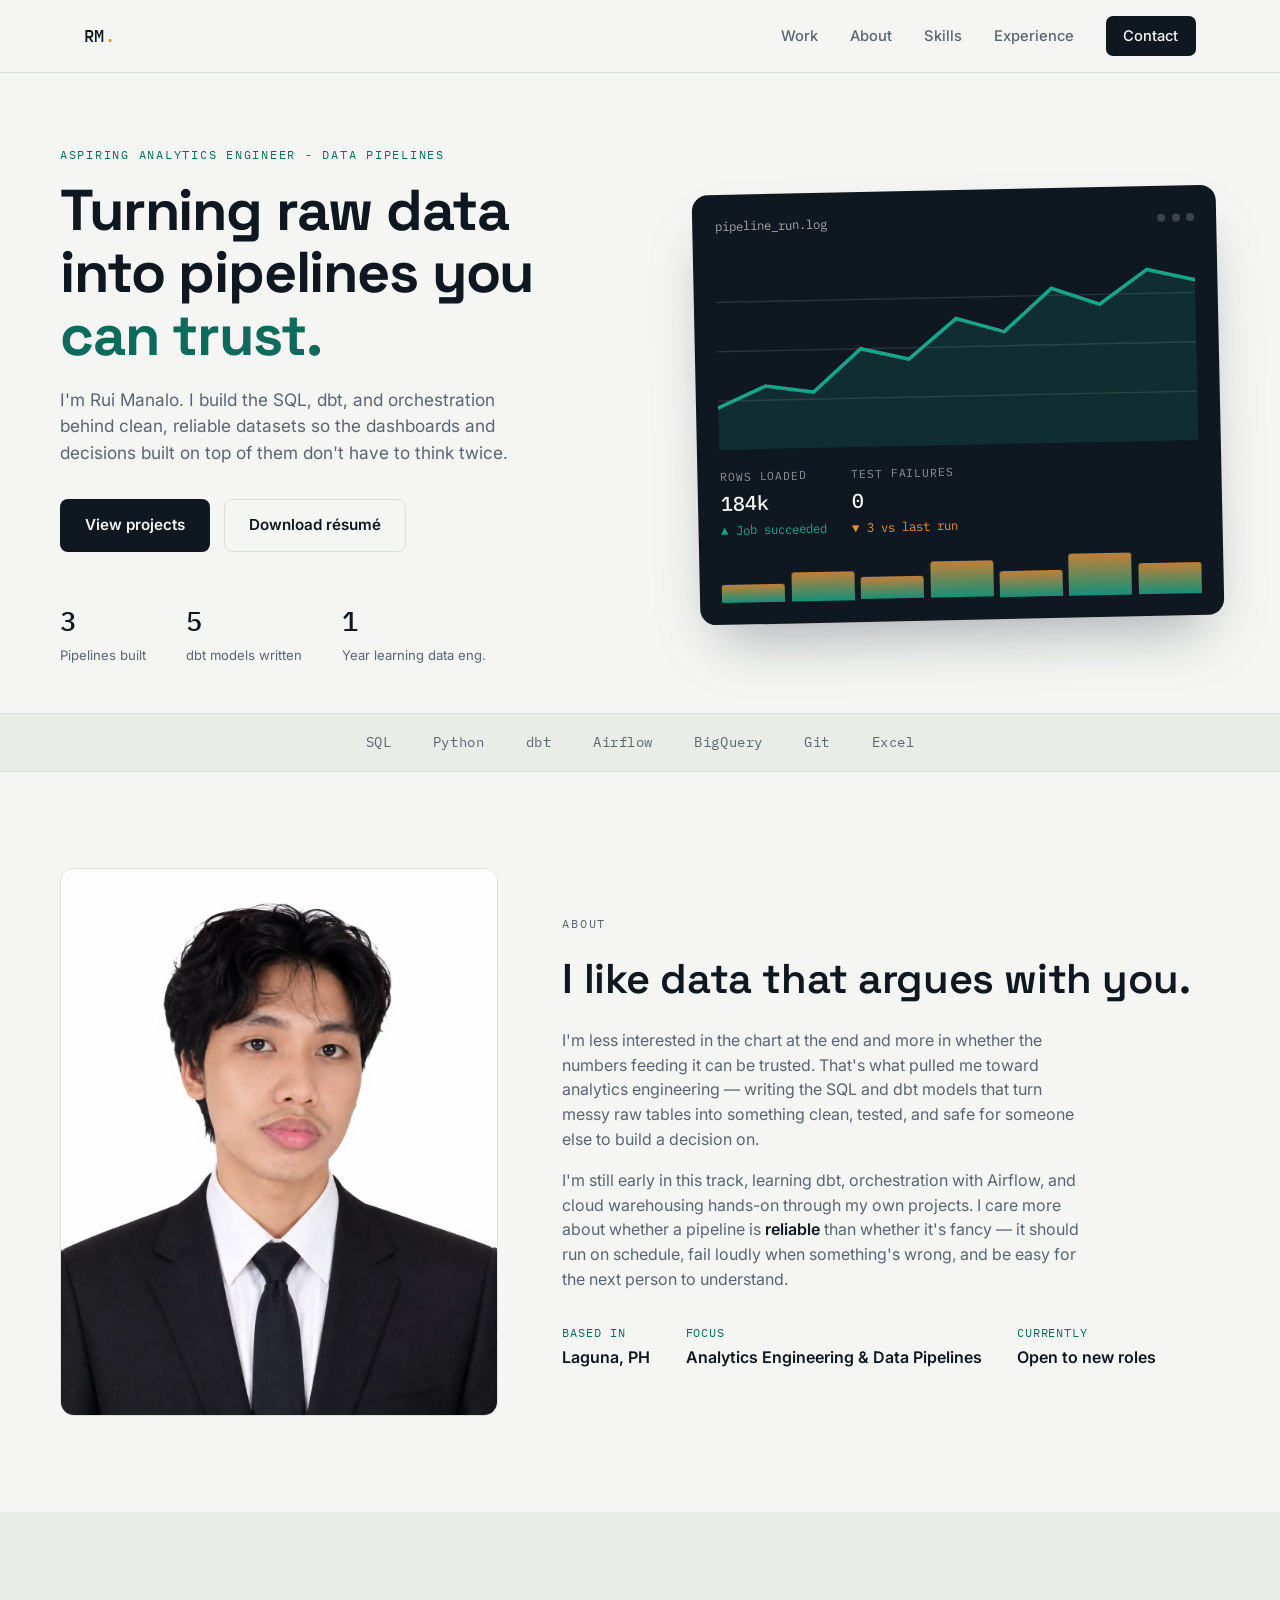
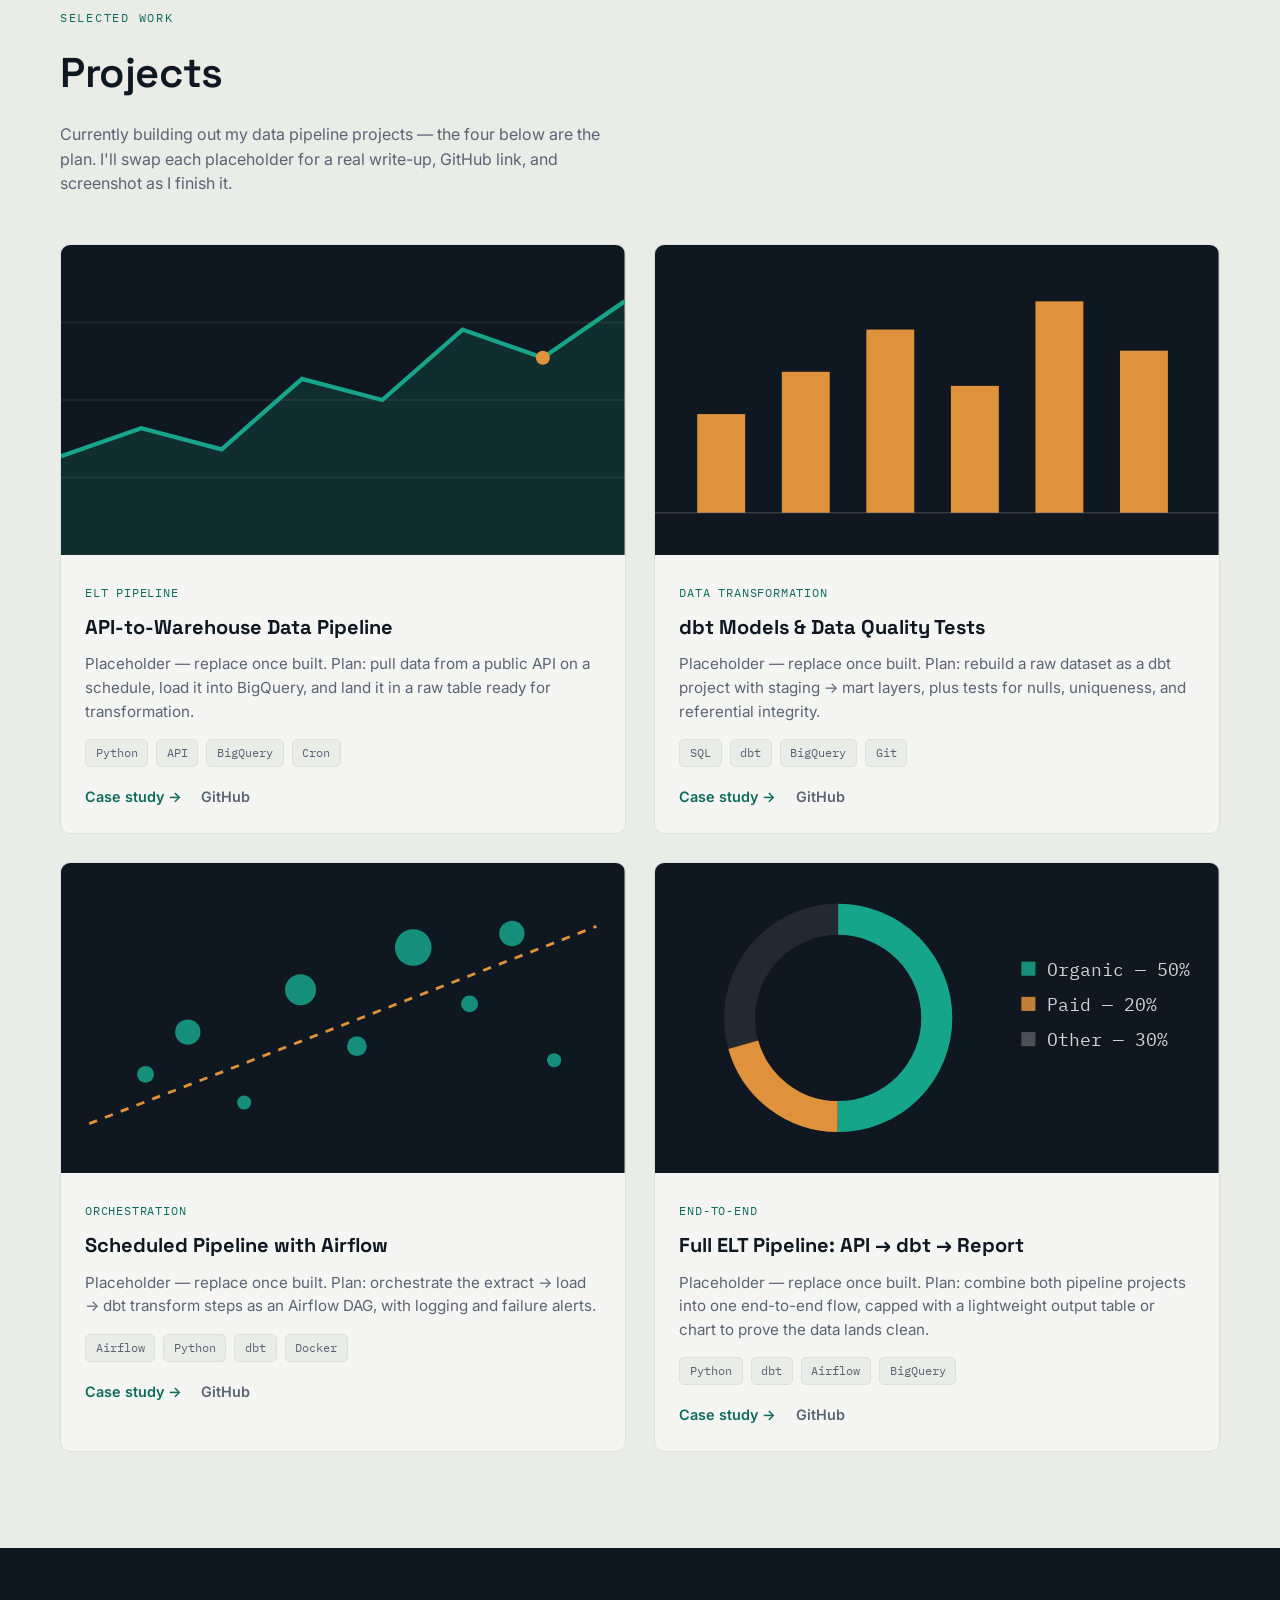
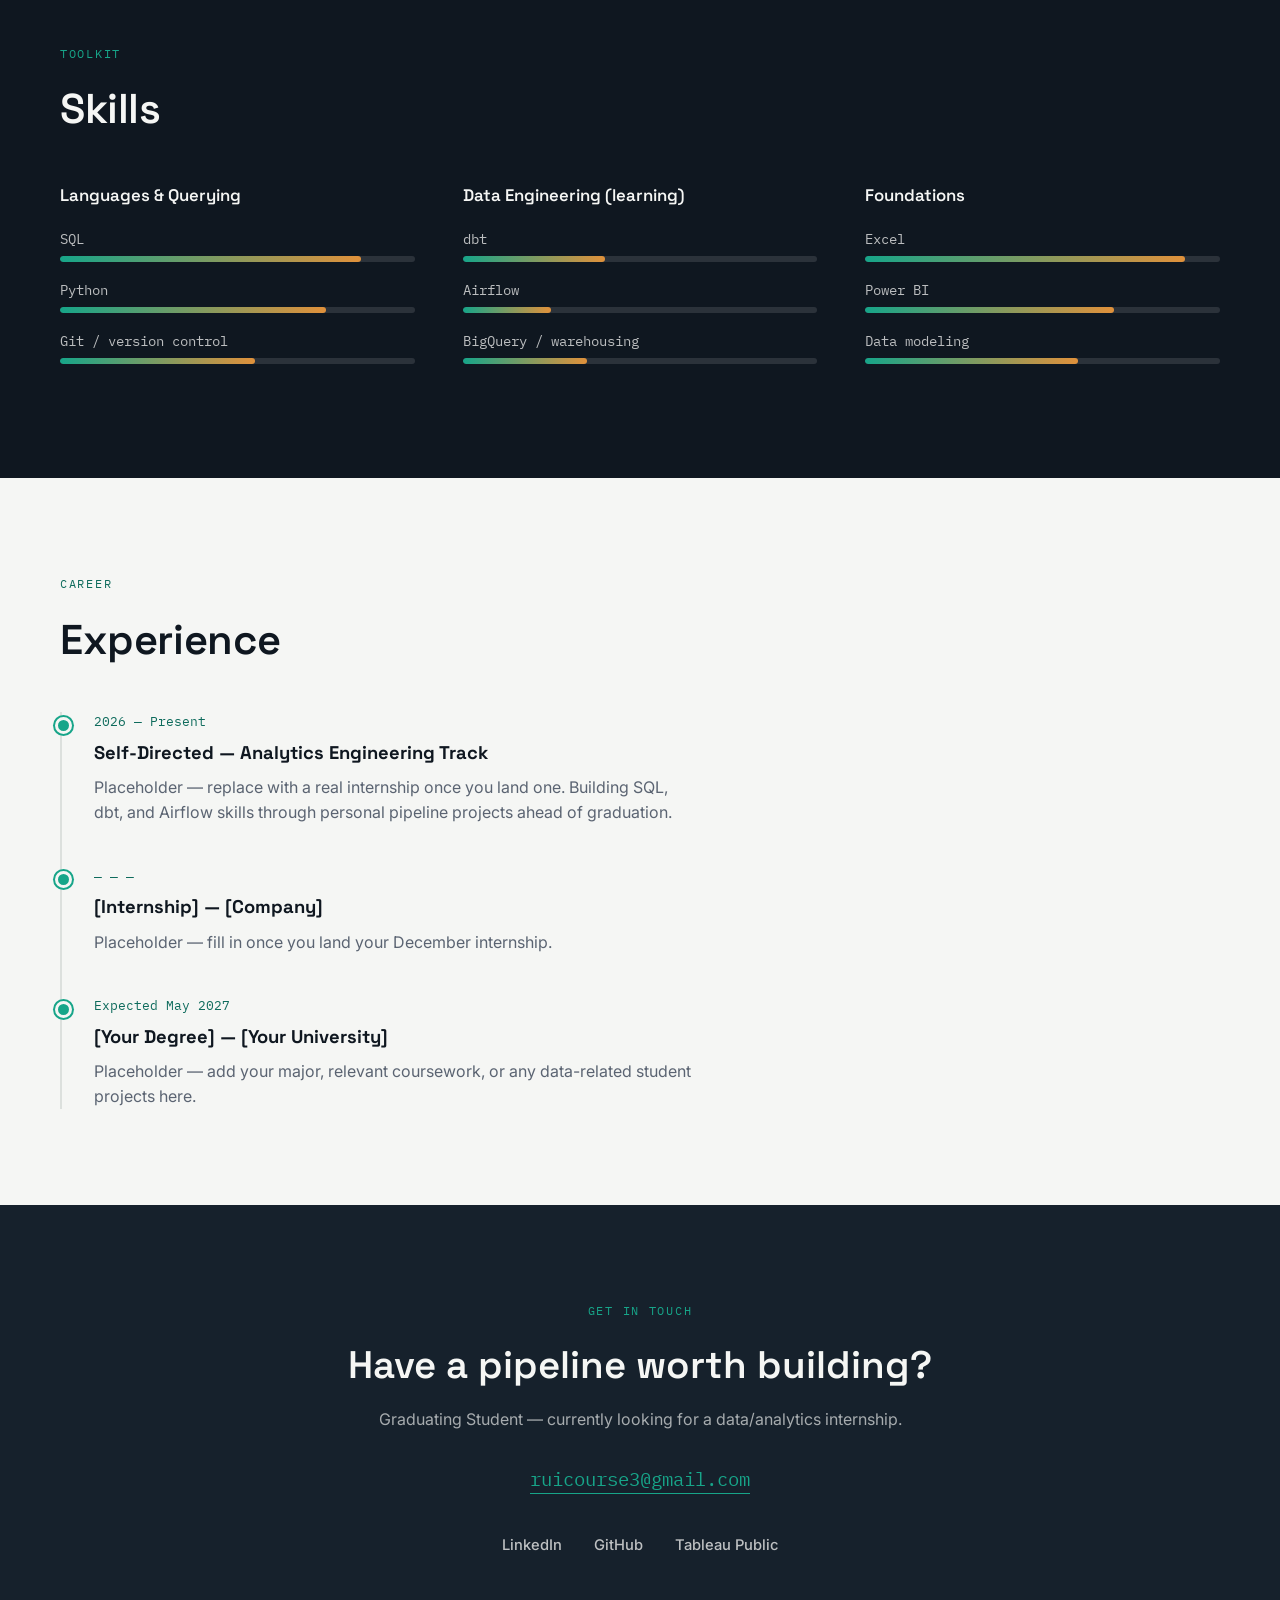
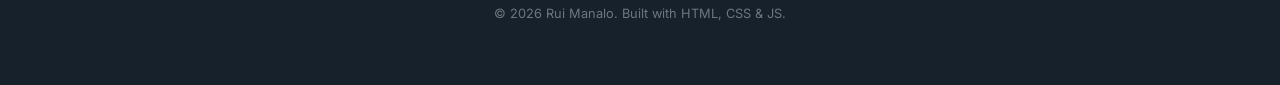
==== commit a89cc65d: "edited" ====
--- a/index.html
+++ b/index.html
@@ -3,7 +3,7 @@
 <head>
 <meta charset="UTF-8">
 <meta name="viewport" content="width=device-width, initial-scale=1.0">
-<title>Rui Manalo — Analytics Engineering Portfolio</title>
+<title>Rui Manalo | Analytics Engineering Portfolio</title>
 <meta name="description" content="Analytics engineering portfolio — SQL, dbt, and data pipeline projects.">
 <link rel="preconnect" href="https://fonts.googleapis.com">
 <link rel="preconnect" href="https://fonts.gstatic.com" crossorigin>
@@ -15,7 +15,7 @@
 <!-- ================= NAV ================= -->
 <header class="nav" id="nav">
   <div class="nav__inner">
-    <a href="#top" class="nav__mark">AR<span class="nav__mark-dot">.</span></a>
+    <a href="#top" class="nav__mark">RM<span class="nav__mark-dot">.</span></a>
     <nav class="nav__links">
       <a href="#work">Work</a>
       <a href="#about">About</a>
@@ -33,7 +33,7 @@
 <section class="hero" id="top">
   <div class="hero__grid">
     <div class="hero__copy">
-      <p class="eyebrow">Aspiring Analytics Engineer — Data Pipelines</p>
+      <p class="eyebrow">Aspiring Analytics Engineer - Data Pipelines</p>
       <h1 class="hero__title">Turning raw data<br>into pipelines you<br><span class="hero__title-accent">can trust.</span></h1>
       <p class="hero__sub">I'm Rui Manalo. I build the SQL, dbt, and orchestration behind clean, reliable datasets so the dashboards and decisions built on top of them don't have to think twice.</p>
       <div class="hero__actions">
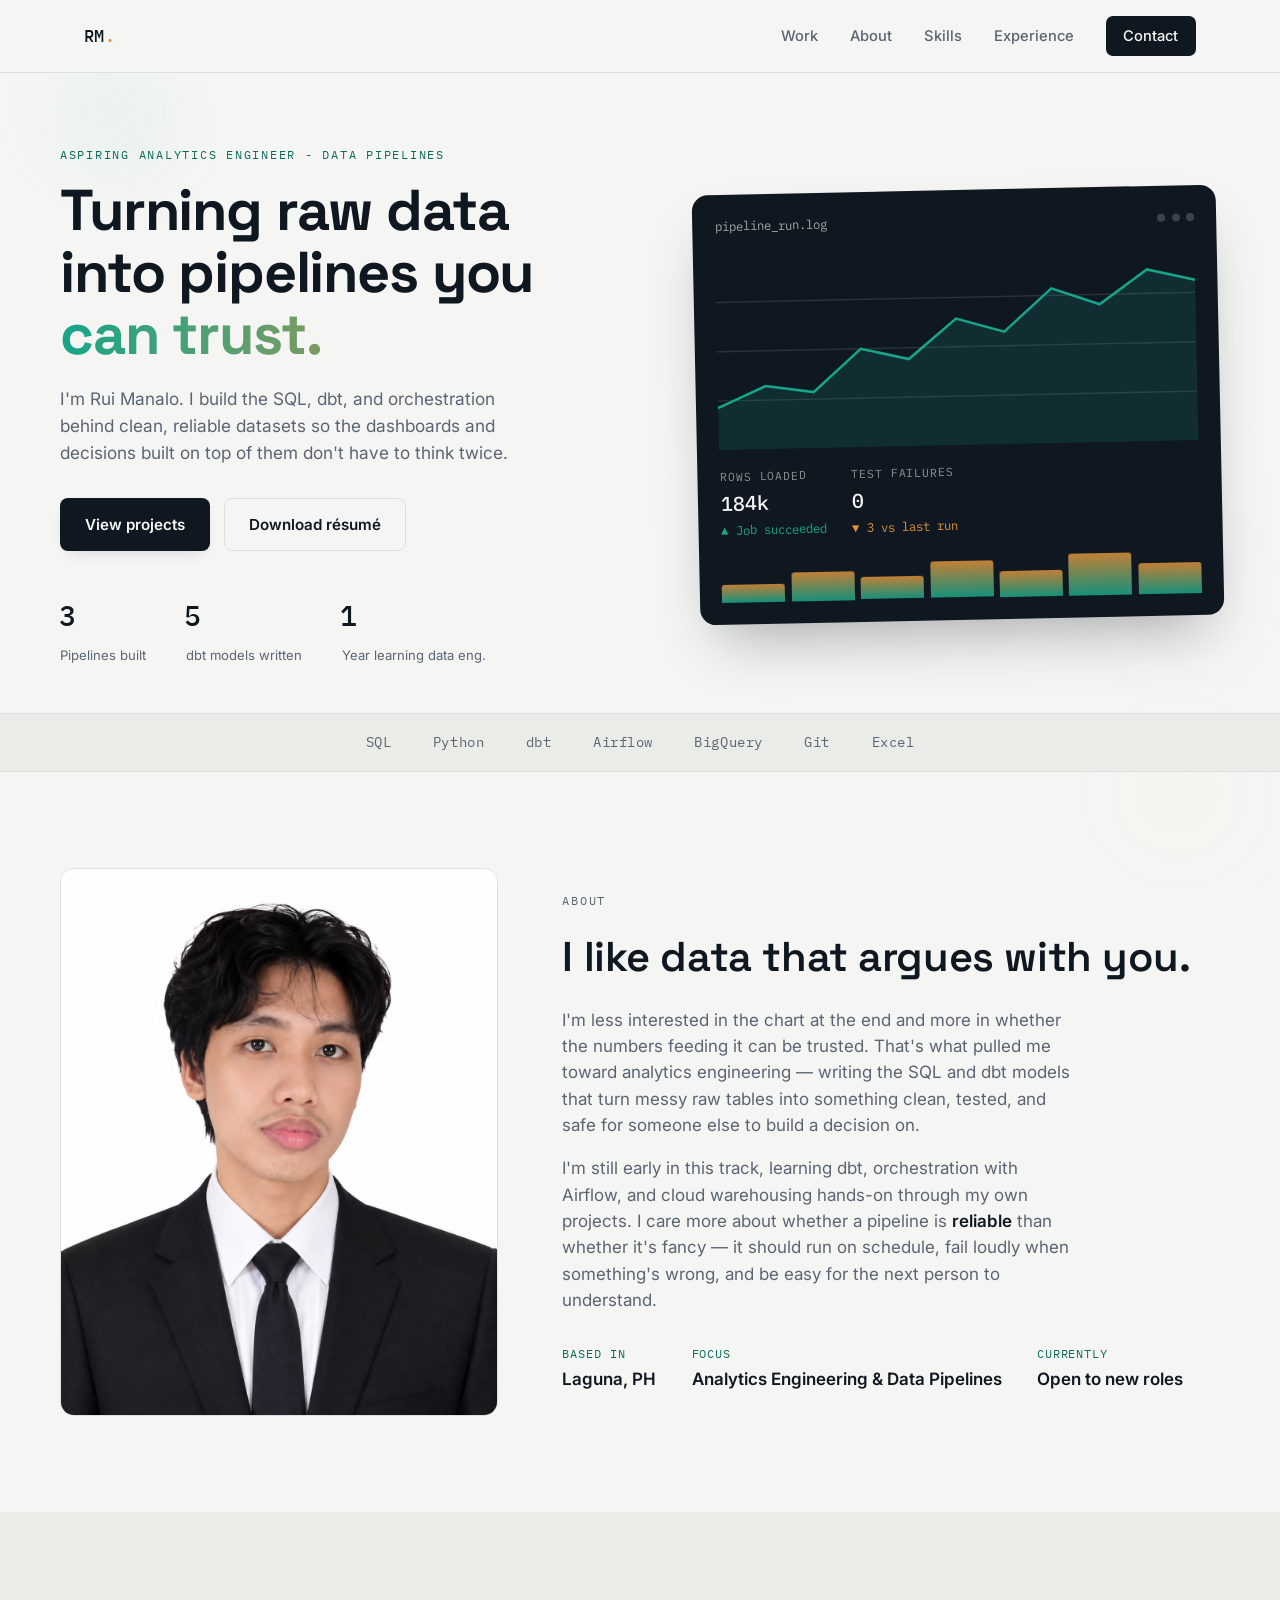
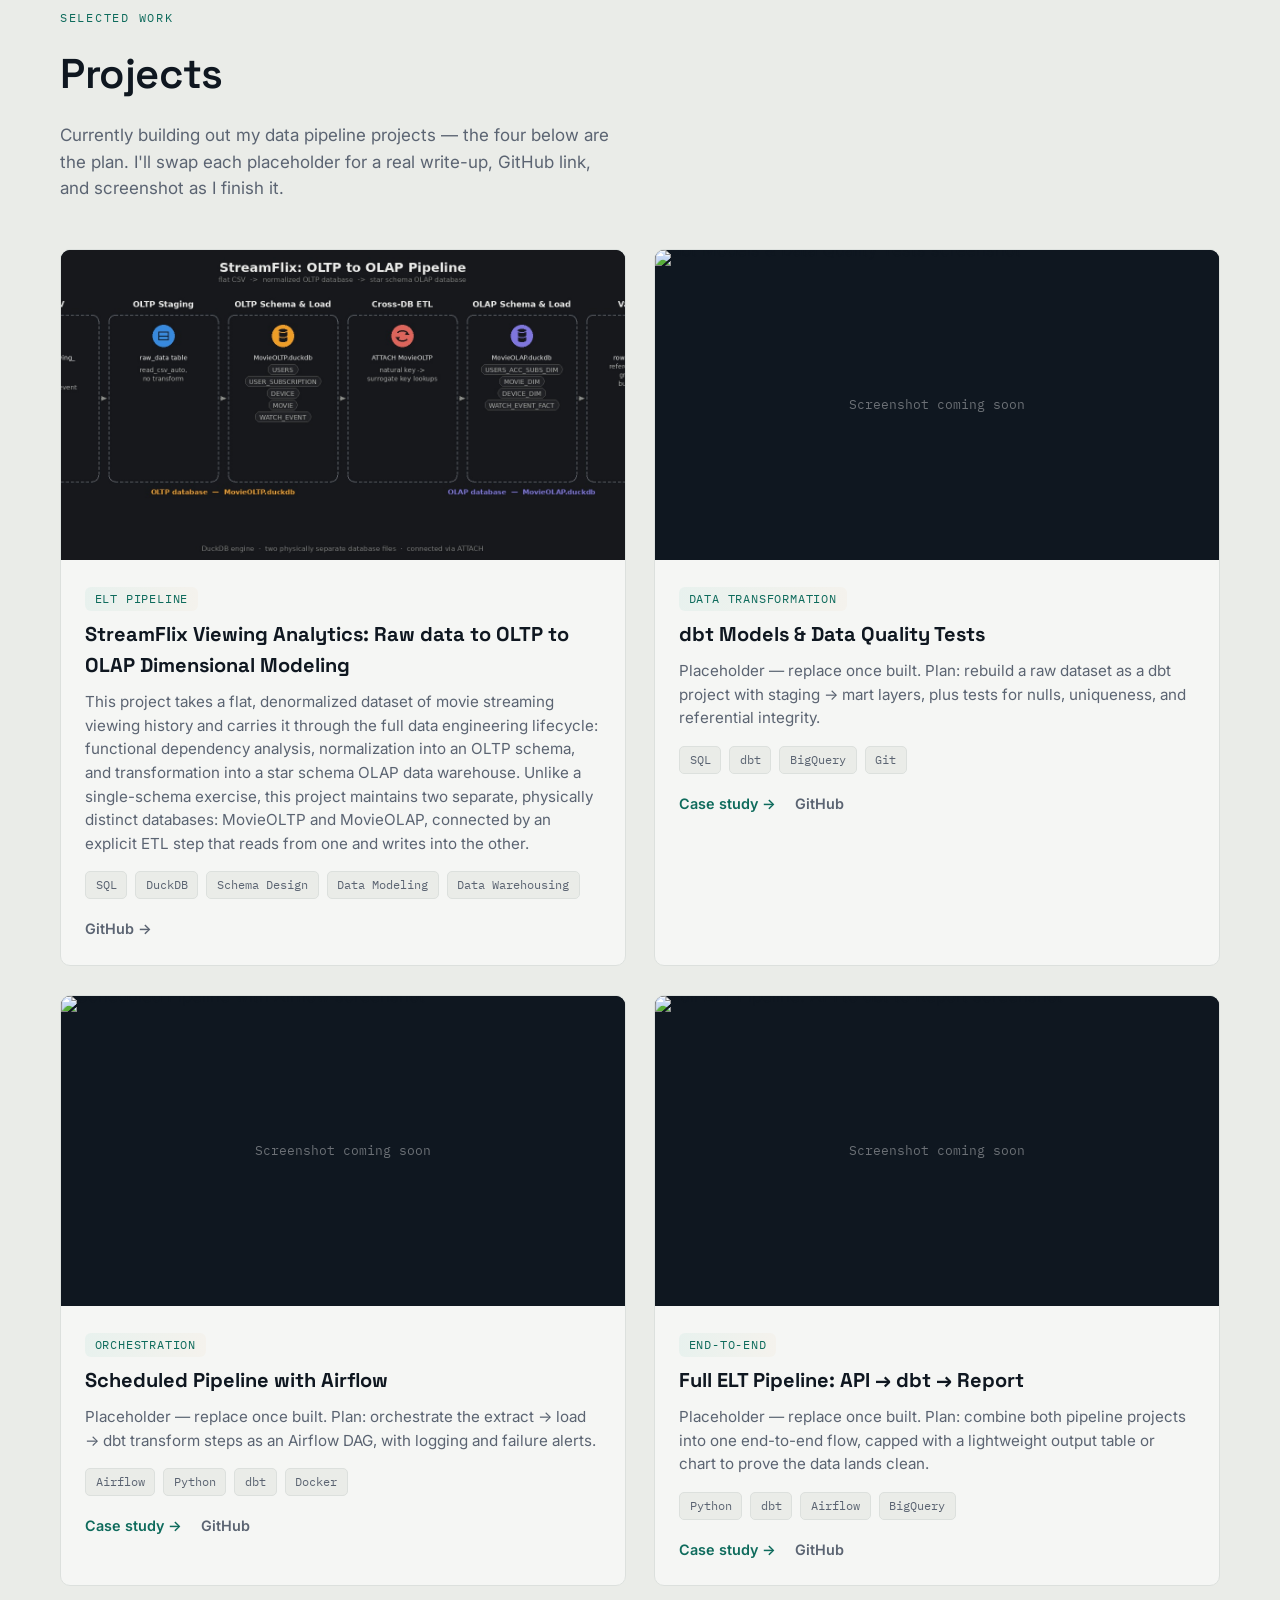
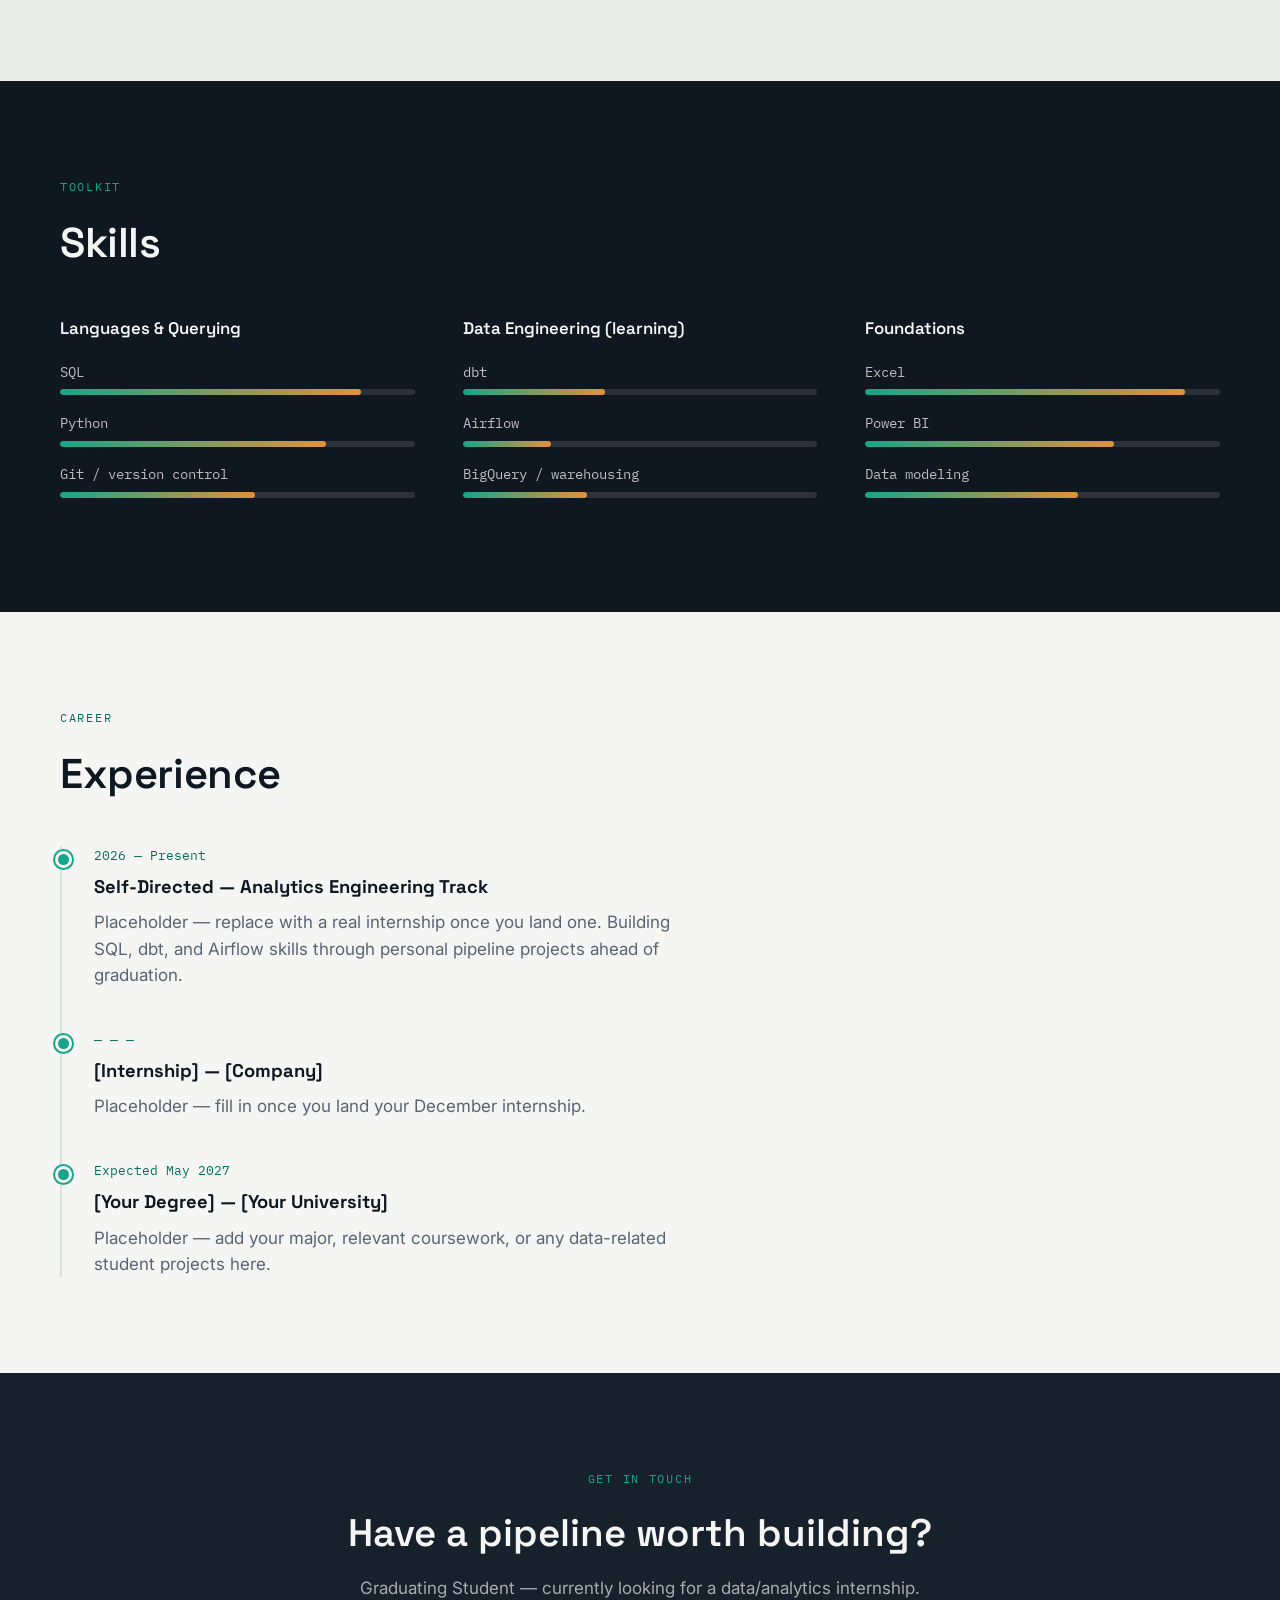
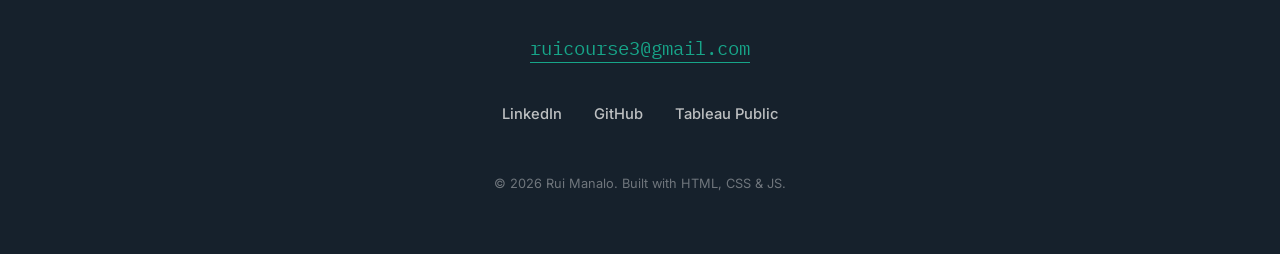
==== commit aa9b8bda: "edited one project" ====
--- a/index.html
+++ b/index.html
@@ -111,7 +111,7 @@
   <div class="about__inner">
     <div class="about__image">
       <div class="photo-frame">
-        <img src="images/portrait.jpg" alt="Portrait=" loading="lazy">
+        <img src="images/portrait.jpg" alt="Portrait of Rui Manalo" loading="lazy">
       </div>
     </div>
     <div class="about__copy">
@@ -138,47 +138,25 @@
     <div class="projects">
 
       <article class="project">
-        <div class="project__thumb" data-thumb="line">
-          <svg viewBox="0 0 400 220" class="thumb-svg">
-            <rect width="400" height="220" fill="var(--ink)"/>
-            <g stroke="var(--paper)" stroke-opacity="0.08">
-              <line x1="0" y1="55" x2="400" y2="55"/><line x1="0" y1="110" x2="400" y2="110"/><line x1="0" y1="165" x2="400" y2="165"/>
-            </g>
-            <path d="M0,150 L57,130 L114,145 L171,95 L228,110 L285,60 L342,80 L400,40" fill="none" stroke="var(--teal-bright)" stroke-width="3"/>
-            <path d="M0,150 L57,130 L114,145 L171,95 L228,110 L285,60 L342,80 L400,40 L400,220 L0,220 Z" fill="var(--teal-bright)" opacity="0.15"/>
-            <circle cx="342" cy="80" r="5" fill="var(--amber)"/>
-          </svg>
+        <div class="project__thumb">
+          <img src="images/streamflix_oltp_olap_pipeline.jpg" alt="API-to-Warehouse Data Pipeline screenshot" loading="lazy">
         </div>
         <div class="project__body">
           <span class="project__tag">ELT Pipeline</span>
-          <h3>API-to-Warehouse Data Pipeline</h3>
-          <p>Placeholder — replace once built. Plan: pull data from a public API on a schedule, load it into BigQuery, and land it in a raw table ready for transformation.</p>
-          <ul class="project__stack">
-            <li>Python</li><li>API</li><li>BigQuery</li><li>Cron</li>
-          </ul>
-          <div class="project__links">
-            <a href="#" class="link">Case study →</a>
-            <a href="#" class="link link--muted">GitHub</a>
-          </div>
-        </div>
-      </article>
-
-      <article class="project">
-        <div class="project__thumb" data-thumb="bar">
-          <svg viewBox="0 0 400 220" class="thumb-svg">
-            <rect width="400" height="220" fill="var(--ink)"/>
-            <g fill="var(--amber)">
-              <rect x="30" y="120" width="34" height="70"/>
-              <rect x="90" y="90" width="34" height="100"/>
-              <rect x="150" y="60" width="34" height="130"/>
-              <rect x="210" y="100" width="34" height="90"/>
-              <rect x="270" y="40" width="34" height="150"/>
-              <rect x="330" y="75" width="34" height="115"/>
-            </g>
-            <g stroke="var(--paper)" stroke-opacity="0.15">
-              <line x1="0" y1="190" x2="400" y2="190"/>
-            </g>
-          </svg>
+          <h3>StreamFlix Viewing Analytics: Raw data to OLTP to OLAP Dimensional Modeling</h3>
+          <p>This project takes a flat, denormalized dataset of movie streaming viewing history and carries it through the full data engineering lifecycle: functional dependency analysis, normalization into an OLTP schema, and transformation into a star schema OLAP data warehouse. Unlike a single-schema exercise, this project maintains two separate, physically distinct databases: MovieOLTP and MovieOLAP, connected by an explicit ETL step that reads from one and writes into the other.</p>
+          <ul class="project__stack">
+            <li>SQL</li><li>DuckDB</li><li>Schema Design</li><li>Data Modeling</li><li>Data Warehousing</li>
+          </ul>
+          <div class="project__links">
+            <a href="https://github.com/Rui-Manalo/oltp-to-olap-dimensional-modeling" class="link link--muted" target="_blank" rel="noopener noreferrer">GitHub →</a>
+          </div>
+        </div>
+      </article>
+
+      <article class="project">
+        <div class="project__thumb">
+          <img src="images/project-2-dbt.jpg" alt="dbt Models & Data Quality Tests screenshot" loading="lazy">
         </div>
         <div class="project__body">
           <span class="project__tag">Data Transformation</span>
@@ -195,16 +173,8 @@
       </article>
 
       <article class="project">
-        <div class="project__thumb" data-thumb="scatter">
-          <svg viewBox="0 0 400 220" class="thumb-svg">
-            <rect width="400" height="220" fill="var(--ink)"/>
-            <g fill="var(--teal-bright)" opacity="0.85">
-              <circle cx="60" cy="150" r="6"/><circle cx="90" cy="120" r="9"/><circle cx="130" cy="170" r="5"/>
-              <circle cx="170" cy="90" r="11"/><circle cx="210" cy="130" r="7"/><circle cx="250" cy="60" r="13"/>
-              <circle cx="290" cy="100" r="6"/><circle cx="320" cy="50" r="9"/><circle cx="350" cy="140" r="5"/>
-            </g>
-            <line x1="20" y1="185" x2="380" y2="45" stroke="var(--amber)" stroke-width="2" stroke-dasharray="6 6"/>
-          </svg>
+        <div class="project__thumb">
+          <img src="images/project-3-airflow.jpg" alt="Scheduled Pipeline with Airflow screenshot" loading="lazy">
         </div>
         <div class="project__body">
           <span class="project__tag">Orchestration</span>
@@ -221,20 +191,8 @@
       </article>
 
       <article class="project">
-        <div class="project__thumb" data-thumb="donut">
-          <svg viewBox="0 0 400 220" class="thumb-svg">
-            <rect width="400" height="220" fill="var(--ink)"/>
-            <g transform="translate(130,110)">
-              <circle r="70" fill="none" stroke="var(--paper)" stroke-opacity="0.08" stroke-width="22"/>
-              <circle r="70" fill="none" stroke="var(--teal-bright)" stroke-width="22" stroke-dasharray="220 440" transform="rotate(-90)"/>
-              <circle r="70" fill="none" stroke="var(--amber)" stroke-width="22" stroke-dasharray="90 440" stroke-dashoffset="-220" transform="rotate(-90)"/>
-            </g>
-            <g font-family="IBM Plex Mono, monospace" fill="var(--paper)" font-size="13" opacity="0.85">
-              <rect x="260" y="70" width="10" height="10" fill="var(--teal-bright)"/><text x="278" y="80">Organic — 50%</text>
-              <rect x="260" y="95" width="10" height="10" fill="var(--amber)"/><text x="278" y="105">Paid — 20%</text>
-              <rect x="260" y="120" width="10" height="10" fill="var(--paper)" opacity="0.3"/><text x="278" y="130">Other — 30%</text>
-            </g>
-          </svg>
+        <div class="project__thumb">
+          <img src="images/project-4-endtoend.jpg" alt="Full ELT Pipeline: API to dbt to Report screenshot" loading="lazy">
         </div>
         <div class="project__body">
           <span class="project__tag">End-to-End</span>
--- a/style.css
+++ b/style.css
@@ -19,6 +19,8 @@
 
   --container: 1160px;
   --radius: 10px;
+  --glass: rgba(255,255,255,0.6);
+  --motion-duration: 380ms;
 }
 
 *{ box-sizing:border-box; }
@@ -29,7 +31,13 @@
   color:var(--ink);
   font-family:var(--font-body);
   line-height:1.55;
+  font-size:clamp(15px, 1.35vw, 17px);
   -webkit-font-smoothing:antialiased;
+}
+
+body::before{
+  content:""; position:fixed; inset:0; z-index:-1;
+  background-image: radial-gradient(circle at 8% 12%, rgba(23,165,137,0.03), transparent 8%), radial-gradient(circle at 92% 88%, rgba(224,145,59,0.02), transparent 10%);
 }
 img{ max-width:100%; display:block; }
 a{ color:inherit; text-decoration:none; }
@@ -75,10 +83,11 @@
   font-size:0.95rem;
   border:1px solid transparent;
   cursor:pointer;
-  transition:transform 0.15s ease, background 0.2s ease, border-color 0.2s ease;
+  transition:transform var(--motion-duration) ease, background 0.2s ease, border-color 0.2s ease, box-shadow var(--motion-duration) ease;
 }
 .btn--primary{ background:var(--ink); color:var(--paper); }
-.btn--primary:hover{ transform:translateY(-2px); background:var(--teal-deep); }
+.btn--primary{ box-shadow:0 6px 18px -10px rgba(15,23,32,0.28); }
+.btn--primary:hover{ transform:translateY(-4px); background:var(--teal-deep); box-shadow:0 18px 40px -22px rgba(15,23,32,0.45); }
 .btn--ghost{ border-color:var(--line); color:var(--ink); }
 .btn--ghost:hover{ border-color:var(--ink); transform:translateY(-2px); }
 
@@ -91,6 +100,7 @@
   backdrop-filter:blur(10px);
   border-bottom:1px solid var(--line);
 }
+.nav--scrolled{ background:rgba(245,246,244,0.95); box-shadow:0 6px 22px -18px rgba(15,23,32,0.35); }
 .nav__inner{
   max-width:var(--container); margin:0 auto;
   display:flex; align-items:center; justify-content:space-between;
@@ -128,7 +138,7 @@
 /* =========================================================
    HERO
 ========================================================= */
-.hero{ padding:4.5rem 1.5rem 3rem; }
+.hero{ padding:4.5rem 1.5rem 3rem; background-image: radial-gradient(circle at 10% 10%, rgba(23,165,137,0.02), transparent 8%), radial-gradient(circle at 92% 82%, rgba(224,145,59,0.01), transparent 10%); }
 .hero__grid{
   max-width:var(--container); margin:0 auto;
   display:grid; grid-template-columns:1.05fr 0.95fr; gap:3.5rem; align-items:center;
@@ -139,7 +149,11 @@
   font-weight:700; line-height:1.08; letter-spacing:-0.02em;
   margin:0 0 1.3rem;
 }
-.hero__title-accent{ color:var(--teal-deep); }
+.hero__title-accent{
+  display:inline-block; background:linear-gradient(90deg,var(--teal-bright),var(--amber)); -webkit-background-clip:text; background-clip:text; color:transparent;
+  background-size:200% 100%; animation:accentShift 6s linear infinite;
+}
+@keyframes accentShift{ to{ background-position:200% 0; } }
 .hero__sub{ color:var(--slate); font-size:1.08rem; max-width:480px; margin:0 0 2rem; }
 .hero__actions{ display:flex; gap:0.9rem; flex-wrap:wrap; margin-bottom:3rem; }
 
@@ -150,13 +164,13 @@
 }
 .stat__label{ font-size:0.82rem; color:var(--slate); margin-top:0.2rem; }
 
-/* Hero dashboard panel (signature element) */
 .hero__panel{ position:relative; }
 .panel{
   background:var(--ink); border-radius:16px; padding:1.4rem;
   box-shadow:0 30px 60px -20px rgba(15,23,32,0.35);
   transform:rotate(-1.2deg);
 }
+.panel:hover{ transform:translateY(-6px) rotate(-0.6deg); box-shadow:0 40px 80px -30px rgba(15,23,32,0.45); }
 .panel__head{
   display:flex; align-items:center; gap:0.4rem;
   margin-bottom:1rem; color:var(--paper);
@@ -204,6 +218,29 @@
 }
 
 /* =========================================================
+   REVEAL / ANIMATIONS
+========================================================= */
+.reveal{ opacity:0; transform:translateY(12px); transition:opacity 0.7s cubic-bezier(.2,.9,.2,1), transform 0.7s cubic-bezier(.2,.9,.2,1); will-change:opacity, transform; }
+.reveal.is-visible{ opacity:1; transform:none; }
+
+.project.reveal{ opacity:0; transform:translateY(10px) scale(.995); }
+.project.reveal.is-visible{ opacity:1; transform:none; }
+
+@keyframes navSlideDown{ from{ opacity:0; transform:translateY(-6px) scaleY(.98); } to{ opacity:1; transform:none; } }
+.nav__links.is-open{ animation:navSlideDown 240ms cubic-bezier(.2,.9,.2,1) both; }
+
+.nav__links a{ transition:color 0.15s ease, transform 0.18s ease; }
+.nav__links a:active{ transform:translateY(1px); }
+
+.stat__num{ transition:transform 0.7s cubic-bezier(.2,.9,.2,1), opacity 0.5s ease; display:inline-block; }
+.stat__num.is-visible{ transform:translateY(-4px) scale(1.03); opacity:1; }
+
+.hero__panel.reveal{ transform:translateY(8px) rotate(-0.8deg); opacity:0; }
+.hero__panel.reveal.is-visible{ transform:none; opacity:1; }
+
+.chart__line{ vector-effect:non-scaling-stroke; }
+
+/* =========================================================
    TOOLING STRIP
 ========================================================= */
 .strip{ border-top:1px solid var(--line); border-bottom:1px solid var(--line); background:var(--paper-alt); }
@@ -254,12 +291,39 @@
   transition:transform 0.2s ease, box-shadow 0.2s ease;
 }
 .project:hover{ transform:translateY(-4px); box-shadow:0 20px 40px -24px rgba(15,23,32,0.25); }
-.project__thumb{ line-height:0; }
-.thumb-svg{ width:100%; height:auto; display:block; }
+
+.project__thumb{
+  line-height:0; position:relative; overflow:hidden;
+  aspect-ratio: 20 / 11;
+  background: var(--ink);
+}
+.project__thumb::before{
+  content: "Screenshot coming soon";
+  position:absolute; inset:0;
+  display:flex; align-items:center; justify-content:center;
+  font-family:var(--font-mono); font-size:0.8rem;
+  color:rgba(245,246,244,0.4);
+  background:var(--ink);
+  z-index:0;
+}
+.project__thumb img{
+  position:relative; z-index:1;
+  width:100%; height:100%; object-fit:cover; display:block;
+  transition:transform 420ms cubic-bezier(.2,.9,.2,1);
+}
+.project__thumb::after{
+  content:""; position:absolute; inset:0; z-index:2;
+  background:linear-gradient(180deg, rgba(23,165,137,0.06), rgba(224,145,59,0.03)); opacity:0; transition:opacity 260ms ease;
+  pointer-events:none;
+}
+.project:hover .project__thumb::after{ opacity:1; }
+.project:hover .project__thumb img{ transform:scale(1.03); }
+
 .project__body{ padding:1.5rem; }
 .project__tag{
   font-family:var(--font-mono); font-size:0.72rem; text-transform:uppercase;
   letter-spacing:0.07em; color:var(--teal-deep);
+  display:inline-block; padding:0.18rem 0.6rem; background:linear-gradient(90deg, rgba(23,165,137,0.06), rgba(224,145,59,0.04)); border-radius:6px;
 }
 .project__body h3{
   font-family:var(--font-display); font-size:1.25rem; margin:0.5rem 0 0.6rem;
@@ -298,6 +362,7 @@
   height:100%; width:0; background:linear-gradient(90deg, var(--teal-bright), var(--amber));
   border-radius:4px; transition:width 1.1s ease;
 }
+.meter__fill{ box-shadow:0 6px 18px -12px rgba(23,165,137,0.12); }
 .meter__fill.is-visible{ width:var(--w); }
 
 @media (max-width: 860px){
@@ -335,7 +400,8 @@
   font-family:var(--font-mono); font-size:1.2rem; color:var(--teal-bright);
   border-bottom:1px solid var(--teal-bright); padding-bottom:2px;
 }
+.contact__email:hover{ color:var(--paper); border-bottom-color:transparent; text-shadow:0 6px 18px rgba(23,165,137,0.08); }
 .contact__socials{ display:flex; justify-content:center; gap:2rem; margin:2.5rem 0 3rem; }
 .contact__socials a{ color:rgba(245,246,244,0.75); font-weight:500; font-size:0.92rem; }
 .contact__socials a:hover{ color:var(--paper); }
-.contact__foot{ color:rgba(245,246,244,0.4); font-size:0.8rem; }
+.contact__foot{ color:rgba(245,246,244,0.4); font-size:0.8rem; }
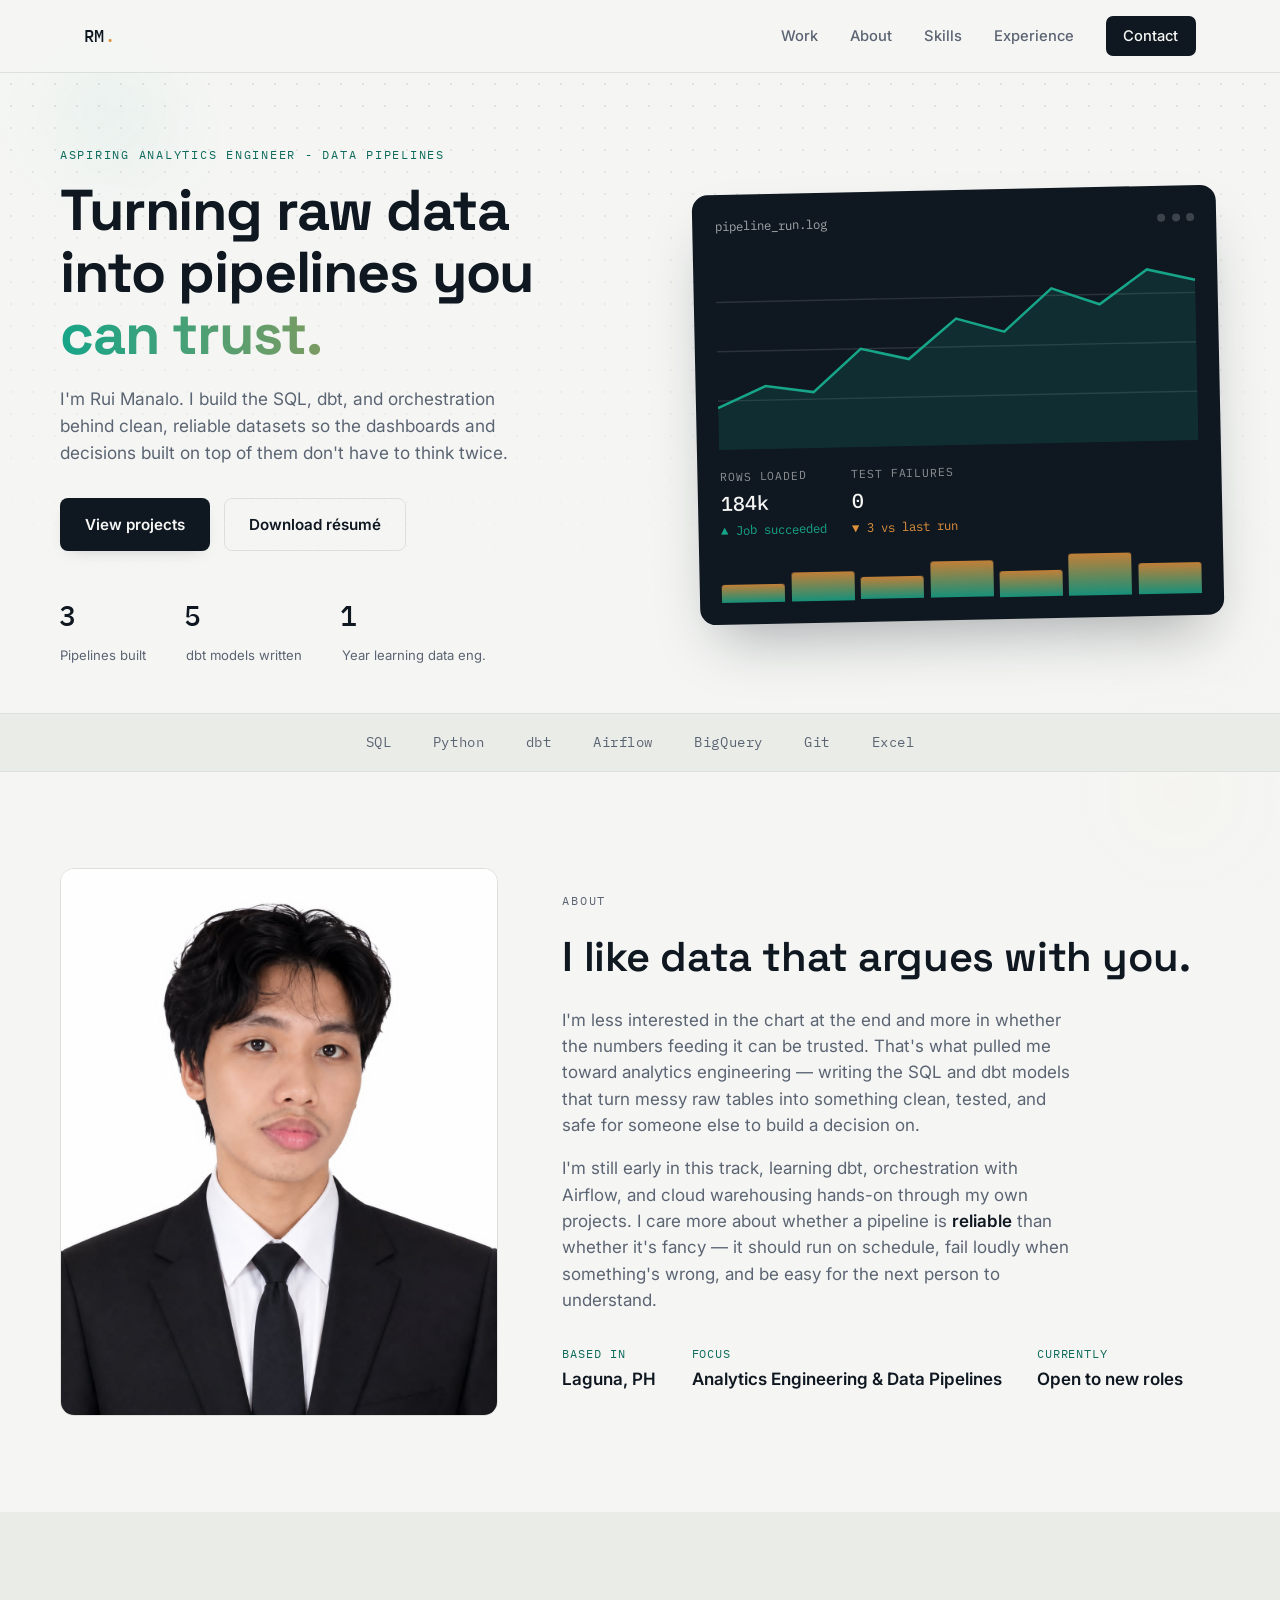
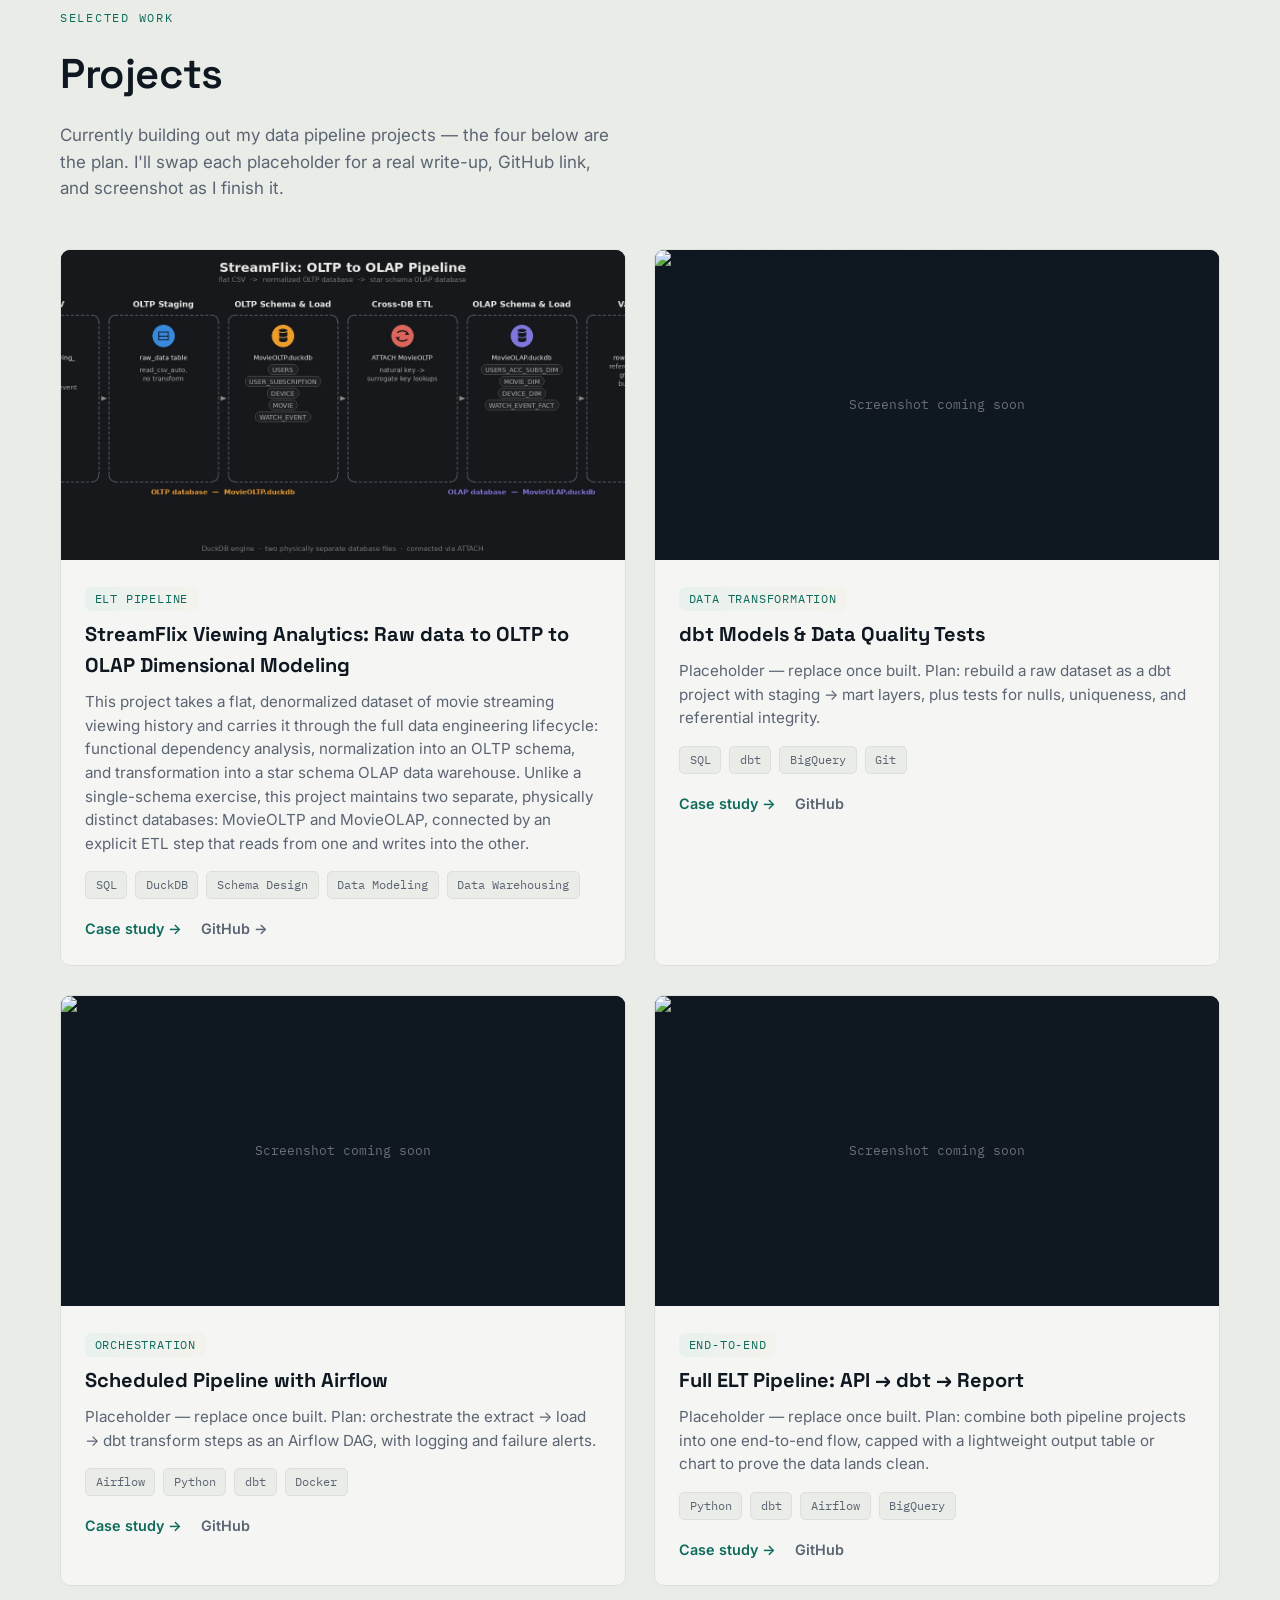
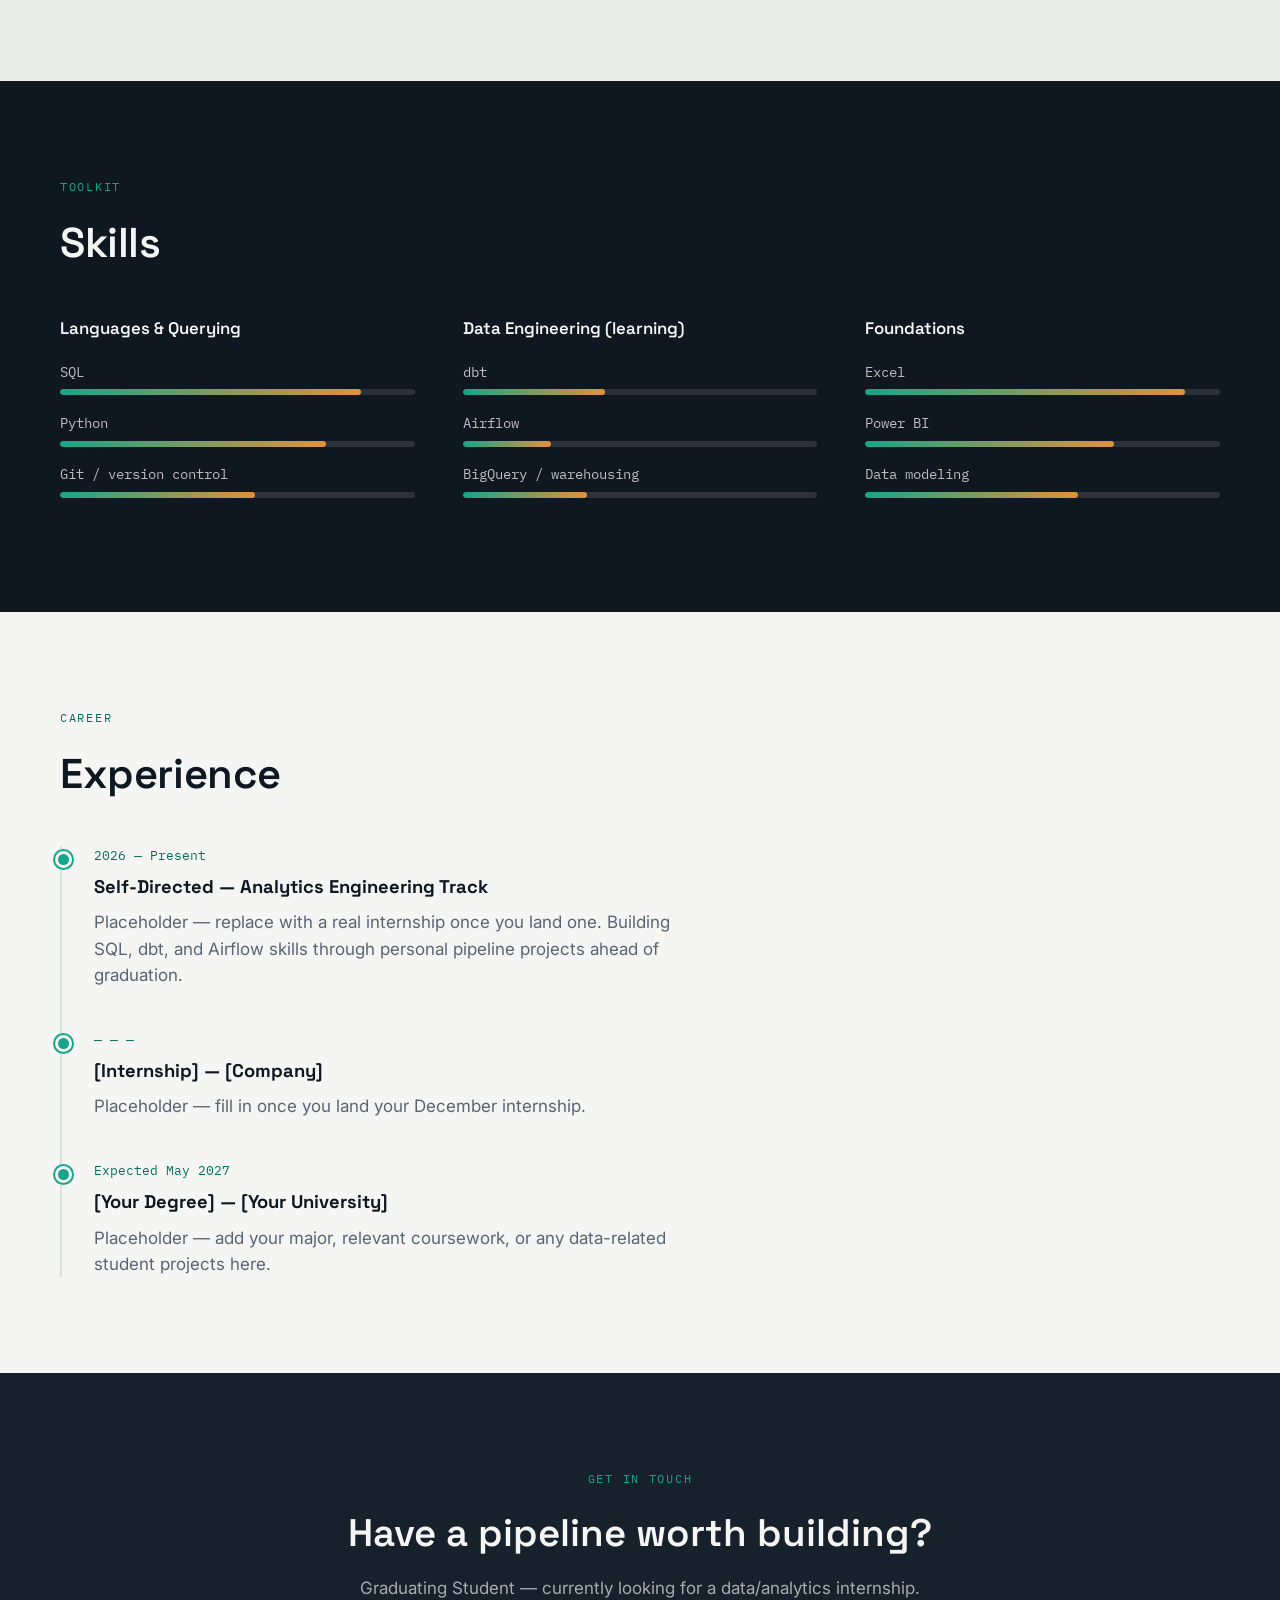
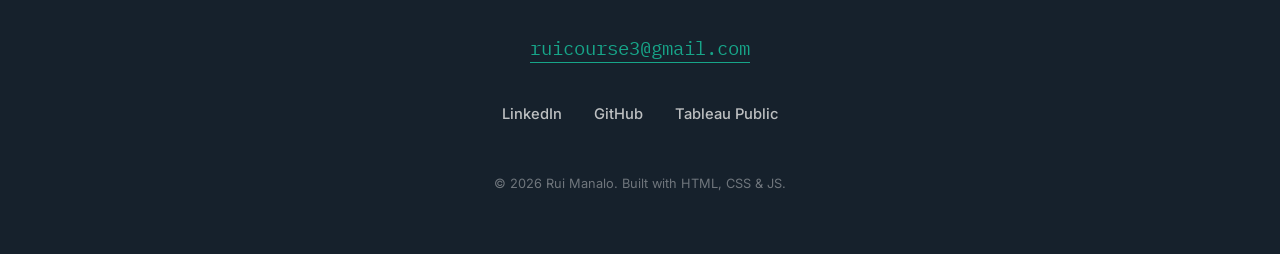
==== commit 7b37873e: "add project page" ====
--- a/index.html
+++ b/index.html
@@ -138,6 +138,7 @@
     <div class="projects">
 
       <article class="project">
+        <a class="project__stretch" href="project1.html" aria-label="Read case study: StreamFlix Viewing Analytics"></a>
         <div class="project__thumb">
           <img src="images/streamflix_oltp_olap_pipeline.jpg" alt="API-to-Warehouse Data Pipeline screenshot" loading="lazy">
         </div>
@@ -149,12 +150,14 @@
             <li>SQL</li><li>DuckDB</li><li>Schema Design</li><li>Data Modeling</li><li>Data Warehousing</li>
           </ul>
           <div class="project__links">
+            <a href="project1.html" class="link">Case study →</a>
             <a href="https://github.com/Rui-Manalo/oltp-to-olap-dimensional-modeling" class="link link--muted" target="_blank" rel="noopener noreferrer">GitHub →</a>
           </div>
         </div>
       </article>
 
       <article class="project">
+        <a class="project__stretch" href="project2.html" aria-label="Read case study: dbt Models & Data Quality Tests"></a>
         <div class="project__thumb">
           <img src="images/project-2-dbt.jpg" alt="dbt Models & Data Quality Tests screenshot" loading="lazy">
         </div>
@@ -166,13 +169,14 @@
             <li>SQL</li><li>dbt</li><li>BigQuery</li><li>Git</li>
           </ul>
           <div class="project__links">
-            <a href="#" class="link">Case study →</a>
+            <a href="project2.html" class="link">Case study →</a>
             <a href="#" class="link link--muted">GitHub</a>
           </div>
         </div>
       </article>
 
       <article class="project">
+        <a class="project__stretch" href="project3.html" aria-label="Read case study: Scheduled Pipeline with Airflow"></a>
         <div class="project__thumb">
           <img src="images/project-3-airflow.jpg" alt="Scheduled Pipeline with Airflow screenshot" loading="lazy">
         </div>
@@ -184,13 +188,14 @@
             <li>Airflow</li><li>Python</li><li>dbt</li><li>Docker</li>
           </ul>
           <div class="project__links">
-            <a href="#" class="link">Case study →</a>
+            <a href="project3.html" class="link">Case study →</a>
             <a href="#" class="link link--muted">GitHub</a>
           </div>
         </div>
       </article>
 
       <article class="project">
+        <a class="project__stretch" href="project4.html" aria-label="Read case study: Full ELT Pipeline: API → dbt → Report"></a>
         <div class="project__thumb">
           <img src="images/project-4-endtoend.jpg" alt="Full ELT Pipeline: API to dbt to Report screenshot" loading="lazy">
         </div>
@@ -202,7 +207,7 @@
             <li>Python</li><li>dbt</li><li>Airflow</li><li>BigQuery</li>
           </ul>
           <div class="project__links">
-            <a href="#" class="link">Case study →</a>
+            <a href="project4.html" class="link">Case study →</a>
             <a href="#" class="link link--muted">GitHub</a>
           </div>
         </div>
--- a/style.css
+++ b/style.css
@@ -1,407 +1,1520 @@
 /* =========================================================
    TOKENS
 ========================================================= */
-:root{
-  --ink:        #0F1720;
-  --ink-soft:   #16212C;
-  --paper:      #F5F6F4;
-  --paper-alt:  #EAECE8;
-  --teal-bright:#17A589;
-  --teal-deep:  #0E6B5C;
-  --amber:      #E0913B;
-  --slate:      #5B6472;
-  --line:       #DCE0DD;
-  --line-dark:  rgba(245,246,244,0.12);
+:root {
+  --ink: #0F1720;
+  --ink-soft: #16212C;
+  --paper: #F5F6F4;
+  --paper-alt: #EAECE8;
+  --teal-bright: #17A589;
+  --teal-deep: #0E6B5C;
+  --amber: #E0913B;
+  --slate: #5B6472;
+  --line: #DCE0DD;
+  --line-dark: rgba(245, 246, 244, 0.12);
 
   --font-display: "Space Grotesk", "Segoe UI", sans-serif;
-  --font-body:    "Inter", "Segoe UI", sans-serif;
-  --font-mono:    "IBM Plex Mono", "Courier New", monospace;
+  --font-body: "Inter", "Segoe UI", sans-serif;
+  --font-mono: "IBM Plex Mono", "Courier New", monospace;
 
   --container: 1160px;
   --radius: 10px;
-  --glass: rgba(255,255,255,0.6);
+  --glass: rgba(255, 255, 255, 0.6);
   --motion-duration: 380ms;
 }
 
-*{ box-sizing:border-box; }
-html{ scroll-behavior:smooth; }
-body{
-  margin:0;
-  background:var(--paper);
-  color:var(--ink);
-  font-family:var(--font-body);
-  line-height:1.55;
-  font-size:clamp(15px, 1.35vw, 17px);
-  -webkit-font-smoothing:antialiased;
-}
-
-body::before{
-  content:""; position:fixed; inset:0; z-index:-1;
-  background-image: radial-gradient(circle at 8% 12%, rgba(23,165,137,0.03), transparent 8%), radial-gradient(circle at 92% 88%, rgba(224,145,59,0.02), transparent 10%);
-}
-img{ max-width:100%; display:block; }
-a{ color:inherit; text-decoration:none; }
-ul{ list-style:none; margin:0; padding:0; }
-
-@media (prefers-reduced-motion: reduce){
-  *{ animation-duration:0.001ms !important; animation-iteration-count:1 !important; transition-duration:0.001ms !important; scroll-behavior:auto !important; }
-}
-
-:focus-visible{
-  outline:2px solid var(--teal-bright);
-  outline-offset:3px;
-}
-
-.eyebrow{
-  font-family:var(--font-mono);
-  font-size:0.78rem;
-  letter-spacing:0.14em;
-  text-transform:uppercase;
-  color:var(--teal-deep);
-  margin:0 0 0.9rem;
-}
-.eyebrow--light{ color:var(--teal-bright); }
-
-.section-title{
-  font-family:var(--font-display);
-  font-size:clamp(1.9rem, 3.4vw, 2.6rem);
-  font-weight:600;
-  margin:0 0 1rem;
-  letter-spacing:-0.01em;
-}
-.section-title--light{ color:var(--paper); }
-.section-sub{ color:var(--slate); max-width:560px; margin:0 0 3rem; }
-
-.btn{
-  display:inline-flex;
-  align-items:center;
-  gap:0.5rem;
-  padding:0.85rem 1.5rem;
-  border-radius:8px;
-  font-family:var(--font-body);
-  font-weight:600;
-  font-size:0.95rem;
-  border:1px solid transparent;
-  cursor:pointer;
-  transition:transform var(--motion-duration) ease, background 0.2s ease, border-color 0.2s ease, box-shadow var(--motion-duration) ease;
-}
-.btn--primary{ background:var(--ink); color:var(--paper); }
-.btn--primary{ box-shadow:0 6px 18px -10px rgba(15,23,32,0.28); }
-.btn--primary:hover{ transform:translateY(-4px); background:var(--teal-deep); box-shadow:0 18px 40px -22px rgba(15,23,32,0.45); }
-.btn--ghost{ border-color:var(--line); color:var(--ink); }
-.btn--ghost:hover{ border-color:var(--ink); transform:translateY(-2px); }
+* {
+  box-sizing: border-box;
+}
+
+html {
+  scroll-behavior: smooth;
+}
+
+body {
+  margin: 0;
+  background: var(--paper);
+  color: var(--ink);
+  font-family: var(--font-body);
+  line-height: 1.55;
+  font-size: clamp(15px, 1.35vw, 17px);
+  -webkit-font-smoothing: antialiased;
+}
+
+body::before {
+  content: "";
+  position: fixed;
+  inset: 0;
+  z-index: -1;
+  background-image: radial-gradient(circle at 8% 12%, rgba(23, 165, 137, 0.03), transparent 8%), radial-gradient(circle at 92% 88%, rgba(224, 145, 59, 0.02), transparent 10%);
+}
+
+img {
+  max-width: 100%;
+  display: block;
+}
+
+a {
+  color: inherit;
+  text-decoration: none;
+}
+
+ul {
+  list-style: none;
+  margin: 0;
+  padding: 0;
+}
+
+@media (prefers-reduced-motion: reduce) {
+  * {
+    animation-duration: 0.001ms !important;
+    animation-iteration-count: 1 !important;
+    transition-duration: 0.001ms !important;
+    scroll-behavior: auto !important;
+  }
+}
+
+:focus-visible {
+  outline: 2px solid var(--teal-bright);
+  outline-offset: 3px;
+}
+
+.eyebrow {
+  font-family: var(--font-mono);
+  font-size: 0.78rem;
+  letter-spacing: 0.14em;
+  text-transform: uppercase;
+  color: var(--teal-deep);
+  margin: 0 0 0.9rem;
+}
+
+.eyebrow--light {
+  color: var(--teal-bright);
+}
+
+.section-title {
+  font-family: var(--font-display);
+  font-size: clamp(1.9rem, 3.4vw, 2.6rem);
+  font-weight: 600;
+  margin: 0 0 1rem;
+  letter-spacing: -0.01em;
+}
+
+.section-title--light {
+  color: var(--paper);
+}
+
+.section-sub {
+  color: var(--slate);
+  max-width: 560px;
+  margin: 0 0 3rem;
+}
+
+.btn {
+  display: inline-flex;
+  align-items: center;
+  gap: 0.5rem;
+  padding: 0.85rem 1.5rem;
+  border-radius: 8px;
+  font-family: var(--font-body);
+  font-weight: 600;
+  font-size: 0.95rem;
+  border: 1px solid transparent;
+  cursor: pointer;
+  transition: transform var(--motion-duration) ease, background 0.2s ease, border-color 0.2s ease, box-shadow var(--motion-duration) ease;
+}
+
+.btn--primary {
+  background: var(--ink);
+  color: var(--paper);
+}
+
+.btn--primary {
+  box-shadow: 0 6px 18px -10px rgba(15, 23, 32, 0.28);
+}
+
+.btn--primary:hover {
+  transform: translateY(-4px);
+  background: var(--teal-deep);
+  box-shadow: 0 18px 40px -22px rgba(15, 23, 32, 0.45);
+}
+
+.btn--ghost {
+  border-color: var(--line);
+  color: var(--ink);
+}
+
+.btn--ghost:hover {
+  border-color: var(--ink);
+  transform: translateY(-2px);
+}
 
 /* =========================================================
    NAV
 ========================================================= */
-.nav{
-  position:sticky; top:0; z-index:50;
-  background:rgba(245,246,244,0.85);
-  backdrop-filter:blur(10px);
-  border-bottom:1px solid var(--line);
-}
-.nav--scrolled{ background:rgba(245,246,244,0.95); box-shadow:0 6px 22px -18px rgba(15,23,32,0.35); }
-.nav__inner{
-  max-width:var(--container); margin:0 auto;
-  display:flex; align-items:center; justify-content:space-between;
-  padding:1rem 1.5rem;
-}
-.nav__mark{
-  font-family:var(--font-mono); font-weight:500; font-size:1.05rem;
-  letter-spacing:0.02em;
-}
-.nav__mark-dot{ color:var(--amber); }
-.nav__links{ display:flex; align-items:center; gap:2rem; font-size:0.92rem; font-weight:500; }
-.nav__links a{ color:var(--slate); transition:color 0.15s ease; }
-.nav__links a:hover{ color:var(--ink); }
-.nav__cta{
-  background:var(--ink); color:var(--paper) !important;
-  padding:0.55rem 1.1rem; border-radius:7px;
-}
-.nav__toggle{ display:none; flex-direction:column; gap:4px; background:none; border:0; cursor:pointer; padding:6px; }
-.nav__toggle span{ width:22px; height:2px; background:var(--ink); display:block; }
-
-@media (max-width: 780px){
-  .nav__links{
-    position:absolute; top:100%; left:0; right:0;
-    background:var(--paper); border-bottom:1px solid var(--line);
-    flex-direction:column; align-items:flex-start; gap:0;
-    padding:0.5rem 1.5rem 1.2rem;
-    display:none;
-  }
-  .nav__links.is-open{ display:flex; }
-  .nav__links a{ width:100%; padding:0.7rem 0; border-bottom:1px solid var(--line); }
-  .nav__cta{ margin-top:0.6rem; text-align:center; }
-  .nav__toggle{ display:flex; }
+.nav {
+  position: sticky;
+  top: 0;
+  z-index: 50;
+  background: rgba(245, 246, 244, 0.85);
+  backdrop-filter: blur(10px);
+  border-bottom: 1px solid var(--line);
+}
+
+.nav--scrolled {
+  background: rgba(245, 246, 244, 0.95);
+  box-shadow: 0 6px 22px -18px rgba(15, 23, 32, 0.35);
+}
+
+.nav__inner {
+  max-width: var(--container);
+  margin: 0 auto;
+  display: flex;
+  align-items: center;
+  justify-content: space-between;
+  padding: 1rem 1.5rem;
+}
+
+.nav__mark {
+  font-family: var(--font-mono);
+  font-weight: 500;
+  font-size: 1.05rem;
+  letter-spacing: 0.02em;
+}
+
+.nav__mark-dot {
+  color: var(--amber);
+}
+
+.nav__links {
+  display: flex;
+  align-items: center;
+  gap: 2rem;
+  font-size: 0.92rem;
+  font-weight: 500;
+}
+
+.nav__links a {
+  color: var(--slate);
+  transition: color 0.15s ease;
+}
+
+.nav__links a:hover {
+  color: var(--ink);
+}
+
+.nav__cta {
+  background: var(--ink);
+  color: var(--paper) !important;
+  padding: 0.55rem 1.1rem;
+  border-radius: 7px;
+}
+
+.nav__toggle {
+  display: none;
+  flex-direction: column;
+  gap: 4px;
+  background: none;
+  border: 0;
+  cursor: pointer;
+  padding: 6px;
+}
+
+.nav__toggle span {
+  width: 22px;
+  height: 2px;
+  background: var(--ink);
+  display: block;
+}
+
+@media (max-width: 780px) {
+  .nav__links {
+    position: absolute;
+    top: 100%;
+    left: 0;
+    right: 0;
+    background: var(--paper);
+    border-bottom: 1px solid var(--line);
+    flex-direction: column;
+    align-items: flex-start;
+    gap: 0;
+    padding: 0.5rem 1.5rem 1.2rem;
+    display: none;
+  }
+
+  .nav__links.is-open {
+    display: flex;
+  }
+
+  .nav__links a {
+    width: 100%;
+    padding: 0.7rem 0;
+    border-bottom: 1px solid var(--line);
+  }
+
+  .nav__cta {
+    margin-top: 0.6rem;
+    text-align: center;
+  }
+
+  .nav__toggle {
+    display: flex;
+  }
 }
 
 /* =========================================================
    HERO
 ========================================================= */
-.hero{ padding:4.5rem 1.5rem 3rem; background-image: radial-gradient(circle at 10% 10%, rgba(23,165,137,0.02), transparent 8%), radial-gradient(circle at 92% 82%, rgba(224,145,59,0.01), transparent 10%); }
-.hero__grid{
-  max-width:var(--container); margin:0 auto;
-  display:grid; grid-template-columns:1.05fr 0.95fr; gap:3.5rem; align-items:center;
-}
-.hero__title{
-  font-family:var(--font-display);
-  font-size:clamp(2.4rem, 4.6vw, 3.6rem);
-  font-weight:700; line-height:1.08; letter-spacing:-0.02em;
-  margin:0 0 1.3rem;
-}
-.hero__title-accent{
-  display:inline-block; background:linear-gradient(90deg,var(--teal-bright),var(--amber)); -webkit-background-clip:text; background-clip:text; color:transparent;
-  background-size:200% 100%; animation:accentShift 6s linear infinite;
-}
-@keyframes accentShift{ to{ background-position:200% 0; } }
-.hero__sub{ color:var(--slate); font-size:1.08rem; max-width:480px; margin:0 0 2rem; }
-.hero__actions{ display:flex; gap:0.9rem; flex-wrap:wrap; margin-bottom:3rem; }
-
-.hero__stats{ display:flex; gap:2.5rem; }
-.stat{ display:flex; flex-direction:column; }
-.stat__num{
-  font-family:var(--font-mono); font-size:1.7rem; font-weight:500; color:var(--ink);
-}
-.stat__label{ font-size:0.82rem; color:var(--slate); margin-top:0.2rem; }
-
-.hero__panel{ position:relative; }
-.panel{
-  background:var(--ink); border-radius:16px; padding:1.4rem;
-  box-shadow:0 30px 60px -20px rgba(15,23,32,0.35);
-  transform:rotate(-1.2deg);
-}
-.panel:hover{ transform:translateY(-6px) rotate(-0.6deg); box-shadow:0 40px 80px -30px rgba(15,23,32,0.45); }
-.panel__head{
-  display:flex; align-items:center; gap:0.4rem;
-  margin-bottom:1rem; color:var(--paper);
-}
-.panel__title{
-  font-family:var(--font-mono); font-size:0.78rem; color:rgba(245,246,244,0.65);
-  margin-right:auto;
-}
-.panel__dot{ width:8px; height:8px; border-radius:50%; background:rgba(245,246,244,0.2); }
-.panel__body{ display:flex; flex-direction:column; gap:1.1rem; }
-
-.chart{ width:100%; height:auto; display:block; }
-.grid-line{ stroke:var(--line-dark); stroke-width:1; }
-.chart__area{ fill:var(--teal-bright); opacity:0.16; }
-.chart__line{
-  fill:none; stroke:var(--teal-bright); stroke-width:2.5;
-  stroke-dasharray:600; stroke-dashoffset:600;
-  animation:draw 2.2s ease forwards 0.4s;
-}
-@keyframes draw{ to{ stroke-dashoffset:0; } }
-
-.panel__kpis{ display:flex; gap:1.6rem; }
-.kpi{ display:flex; flex-direction:column; gap:0.15rem; }
-.kpi__label{ font-family:var(--font-mono); font-size:0.72rem; color:rgba(245,246,244,0.55); text-transform:uppercase; letter-spacing:0.08em; }
-.kpi__value{ font-family:var(--font-mono); font-size:1.25rem; color:var(--paper); font-weight:500; }
-.kpi__delta{ font-size:0.78rem; font-family:var(--font-mono); }
-.kpi__delta--up{ color:var(--teal-bright); }
-.kpi__delta--down{ color:var(--amber); }
-
-.panel__bars{ display:flex; align-items:flex-end; gap:6px; height:44px; }
-.bar{
-  flex:1; height:var(--h); background:linear-gradient(180deg, var(--amber), var(--teal-bright));
-  border-radius:3px 3px 0 0; opacity:0.85;
-  animation:rise 0.9s ease forwards;
-  transform:scaleY(0); transform-origin:bottom;
-}
-@keyframes rise{ to{ transform:scaleY(1); } }
-
-@media (max-width: 900px){
-  .hero__grid{ grid-template-columns:1fr; gap:2.5rem; }
-  .panel{ transform:none; }
-}
-@media (max-width: 480px){
-  .hero__stats{ gap:1.5rem; flex-wrap:wrap; }
+.hero {
+  padding: 4.5rem 1.5rem 3rem;
+  background-image: radial-gradient(circle at 10% 10%, rgba(23, 165, 137, 0.02), transparent 8%), radial-gradient(circle at 92% 82%, rgba(224, 145, 59, 0.01), transparent 10%);
+}
+
+.hero__grid {
+  max-width: var(--container);
+  margin: 0 auto;
+  display: grid;
+  grid-template-columns: 1.05fr 0.95fr;
+  gap: 3.5rem;
+  align-items: center;
+}
+
+.hero__title {
+  font-family: var(--font-display);
+  font-size: clamp(2.4rem, 4.6vw, 3.6rem);
+  font-weight: 700;
+  line-height: 1.08;
+  letter-spacing: -0.02em;
+  margin: 0 0 1.3rem;
+}
+
+.hero__title-accent {
+  display: inline-block;
+  background: linear-gradient(90deg, var(--teal-bright), var(--amber));
+  -webkit-background-clip: text;
+  background-clip: text;
+  color: transparent;
+  background-size: 200% 100%;
+  animation: accentShift 6s linear infinite;
+}
+
+@keyframes accentShift {
+  to {
+    background-position: 200% 0;
+  }
+}
+
+.hero__sub {
+  color: var(--slate);
+  font-size: 1.08rem;
+  max-width: 480px;
+  margin: 0 0 2rem;
+}
+
+.hero__actions {
+  display: flex;
+  gap: 0.9rem;
+  flex-wrap: wrap;
+  margin-bottom: 3rem;
+}
+
+.hero__stats {
+  display: flex;
+  gap: 2.5rem;
+}
+
+.stat {
+  display: flex;
+  flex-direction: column;
+}
+
+.stat__num {
+  font-family: var(--font-mono);
+  font-size: 1.7rem;
+  font-weight: 500;
+  color: var(--ink);
+}
+
+.stat__label {
+  font-size: 0.82rem;
+  color: var(--slate);
+  margin-top: 0.2rem;
+}
+
+.hero__panel {
+  position: relative;
+}
+
+.panel {
+  background: var(--ink);
+  border-radius: 16px;
+  padding: 1.4rem;
+  box-shadow: 0 30px 60px -20px rgba(15, 23, 32, 0.35);
+  transform: rotate(-1.2deg);
+}
+
+.panel:hover {
+  transform: translateY(-6px) rotate(-0.6deg);
+  box-shadow: 0 40px 80px -30px rgba(15, 23, 32, 0.45);
+}
+
+.panel__head {
+  display: flex;
+  align-items: center;
+  gap: 0.4rem;
+  margin-bottom: 1rem;
+  color: var(--paper);
+}
+
+.panel__title {
+  font-family: var(--font-mono);
+  font-size: 0.78rem;
+  color: rgba(245, 246, 244, 0.65);
+  margin-right: auto;
+}
+
+.panel__dot {
+  width: 8px;
+  height: 8px;
+  border-radius: 50%;
+  background: rgba(245, 246, 244, 0.2);
+}
+
+.panel__body {
+  display: flex;
+  flex-direction: column;
+  gap: 1.1rem;
+}
+
+.chart {
+  width: 100%;
+  height: auto;
+  display: block;
+}
+
+.grid-line {
+  stroke: var(--line-dark);
+  stroke-width: 1;
+}
+
+.chart__area {
+  fill: var(--teal-bright);
+  opacity: 0.16;
+}
+
+.chart__line {
+  fill: none;
+  stroke: var(--teal-bright);
+  stroke-width: 2.5;
+  stroke-dasharray: 600;
+  stroke-dashoffset: 600;
+  animation: draw 2.2s ease forwards 0.4s;
+}
+
+@keyframes draw {
+  to {
+    stroke-dashoffset: 0;
+  }
+}
+
+.panel__kpis {
+  display: flex;
+  gap: 1.6rem;
+}
+
+.kpi {
+  display: flex;
+  flex-direction: column;
+  gap: 0.15rem;
+}
+
+.kpi__label {
+  font-family: var(--font-mono);
+  font-size: 0.72rem;
+  color: rgba(245, 246, 244, 0.55);
+  text-transform: uppercase;
+  letter-spacing: 0.08em;
+}
+
+.kpi__value {
+  font-family: var(--font-mono);
+  font-size: 1.25rem;
+  color: var(--paper);
+  font-weight: 500;
+}
+
+.kpi__delta {
+  font-size: 0.78rem;
+  font-family: var(--font-mono);
+}
+
+.kpi__delta--up {
+  color: var(--teal-bright);
+}
+
+.kpi__delta--down {
+  color: var(--amber);
+}
+
+.panel__bars {
+  display: flex;
+  align-items: flex-end;
+  gap: 6px;
+  height: 44px;
+}
+
+.bar {
+  flex: 1;
+  height: var(--h);
+  background: linear-gradient(180deg, var(--amber), var(--teal-bright));
+  border-radius: 3px 3px 0 0;
+  opacity: 0.85;
+  animation: rise 0.9s ease forwards;
+  transform: scaleY(0);
+  transform-origin: bottom;
+}
+
+@keyframes rise {
+  to {
+    transform: scaleY(1);
+  }
+}
+
+@media (max-width: 900px) {
+  .hero__grid {
+    grid-template-columns: 1fr;
+    gap: 2.5rem;
+  }
+
+  .panel {
+    transform: none;
+  }
+}
+
+@media (max-width: 480px) {
+  .hero__stats {
+    gap: 1.5rem;
+    flex-wrap: wrap;
+  }
 }
 
 /* =========================================================
    REVEAL / ANIMATIONS
 ========================================================= */
-.reveal{ opacity:0; transform:translateY(12px); transition:opacity 0.7s cubic-bezier(.2,.9,.2,1), transform 0.7s cubic-bezier(.2,.9,.2,1); will-change:opacity, transform; }
-.reveal.is-visible{ opacity:1; transform:none; }
-
-.project.reveal{ opacity:0; transform:translateY(10px) scale(.995); }
-.project.reveal.is-visible{ opacity:1; transform:none; }
-
-@keyframes navSlideDown{ from{ opacity:0; transform:translateY(-6px) scaleY(.98); } to{ opacity:1; transform:none; } }
-.nav__links.is-open{ animation:navSlideDown 240ms cubic-bezier(.2,.9,.2,1) both; }
-
-.nav__links a{ transition:color 0.15s ease, transform 0.18s ease; }
-.nav__links a:active{ transform:translateY(1px); }
-
-.stat__num{ transition:transform 0.7s cubic-bezier(.2,.9,.2,1), opacity 0.5s ease; display:inline-block; }
-.stat__num.is-visible{ transform:translateY(-4px) scale(1.03); opacity:1; }
-
-.hero__panel.reveal{ transform:translateY(8px) rotate(-0.8deg); opacity:0; }
-.hero__panel.reveal.is-visible{ transform:none; opacity:1; }
-
-.chart__line{ vector-effect:non-scaling-stroke; }
+.reveal {
+  opacity: 0;
+  transform: translateY(12px);
+  transition: opacity 0.7s cubic-bezier(.2, .9, .2, 1), transform 0.7s cubic-bezier(.2, .9, .2, 1);
+  will-change: opacity, transform;
+}
+
+.reveal.is-visible {
+  opacity: 1;
+  transform: none;
+}
+
+.project.reveal {
+  opacity: 0;
+  transform: translateY(10px) scale(.995);
+}
+
+.project.reveal.is-visible {
+  opacity: 1;
+  transform: none;
+}
+
+@keyframes navSlideDown {
+  from {
+    opacity: 0;
+    transform: translateY(-6px) scaleY(.98);
+  }
+
+  to {
+    opacity: 1;
+    transform: none;
+  }
+}
+
+.nav__links.is-open {
+  animation: navSlideDown 240ms cubic-bezier(.2, .9, .2, 1) both;
+}
+
+.nav__links a {
+  transition: color 0.15s ease, transform 0.18s ease;
+}
+
+.nav__links a:active {
+  transform: translateY(1px);
+}
+
+.stat__num {
+  transition: transform 0.7s cubic-bezier(.2, .9, .2, 1), opacity 0.5s ease;
+  display: inline-block;
+}
+
+.stat__num.is-visible {
+  transform: translateY(-4px) scale(1.03);
+  opacity: 1;
+}
+
+.hero__panel.reveal {
+  transform: translateY(8px) rotate(-0.8deg);
+  opacity: 0;
+}
+
+.hero__panel.reveal.is-visible {
+  transform: none;
+  opacity: 1;
+}
+
+.chart__line {
+  vector-effect: non-scaling-stroke;
+}
 
 /* =========================================================
    TOOLING STRIP
 ========================================================= */
-.strip{ border-top:1px solid var(--line); border-bottom:1px solid var(--line); background:var(--paper-alt); }
-.strip__inner{
-  max-width:var(--container); margin:0 auto; padding:1.1rem 1.5rem;
-  display:flex; gap:2.6rem; flex-wrap:wrap; justify-content:center;
-  font-family:var(--font-mono); font-size:0.85rem; color:var(--slate);
-  letter-spacing:0.04em;
+.strip {
+  border-top: 1px solid var(--line);
+  border-bottom: 1px solid var(--line);
+  background: var(--paper-alt);
+}
+
+.strip__inner {
+  max-width: var(--container);
+  margin: 0 auto;
+  padding: 1.1rem 1.5rem;
+  display: flex;
+  gap: 2.6rem;
+  flex-wrap: wrap;
+  justify-content: center;
+  font-family: var(--font-mono);
+  font-size: 0.85rem;
+  color: var(--slate);
+  letter-spacing: 0.04em;
 }
 
 /* =========================================================
    ABOUT
 ========================================================= */
-.about{ padding:6rem 1.5rem; }
-.about__inner{
-  max-width:var(--container); margin:0 auto;
-  display:grid; grid-template-columns:0.8fr 1.2fr; gap:4rem; align-items:center;
-}
-.photo-frame{
-  border-radius:14px; overflow:hidden; aspect-ratio:4/5;
-  border:1px solid var(--line);
-}
-.photo-frame img{ width:100%; height:100%; object-fit:cover; }
-.about__copy p{ color:var(--slate); max-width:520px; }
-.about__copy p em{ color:var(--ink); font-style:normal; font-weight:600; }
-.about__facts{ display:flex; gap:2.2rem; margin-top:2rem; flex-wrap:wrap; }
-.fact{ display:flex; flex-direction:column; gap:0.2rem; }
-.fact__k{ font-family:var(--font-mono); font-size:0.72rem; text-transform:uppercase; letter-spacing:0.08em; color:var(--teal-deep); }
-.fact__v{ font-weight:600; }
-
-@media (max-width: 860px){
-  .about__inner{ grid-template-columns:1fr; }
-  .photo-frame{ max-width:280px; }
+.about {
+  padding: 6rem 1.5rem;
+}
+
+.about__inner {
+  max-width: var(--container);
+  margin: 0 auto;
+  display: grid;
+  grid-template-columns: 0.8fr 1.2fr;
+  gap: 4rem;
+  align-items: center;
+}
+
+.photo-frame {
+  border-radius: 14px;
+  overflow: hidden;
+  aspect-ratio: 4/5;
+  border: 1px solid var(--line);
+}
+
+.photo-frame img {
+  width: 100%;
+  height: 100%;
+  object-fit: cover;
+}
+
+.about__copy p {
+  color: var(--slate);
+  max-width: 520px;
+}
+
+.about__copy p em {
+  color: var(--ink);
+  font-style: normal;
+  font-weight: 600;
+}
+
+.about__facts {
+  display: flex;
+  gap: 2.2rem;
+  margin-top: 2rem;
+  flex-wrap: wrap;
+}
+
+.fact {
+  display: flex;
+  flex-direction: column;
+  gap: 0.2rem;
+}
+
+.fact__k {
+  font-family: var(--font-mono);
+  font-size: 0.72rem;
+  text-transform: uppercase;
+  letter-spacing: 0.08em;
+  color: var(--teal-deep);
+}
+
+.fact__v {
+  font-weight: 600;
+}
+
+@media (max-width: 860px) {
+  .about__inner {
+    grid-template-columns: 1fr;
+  }
+
+  .photo-frame {
+    max-width: 280px;
+  }
 }
 
 /* =========================================================
    PROJECTS
 ========================================================= */
-.work{ padding:6rem 1.5rem; background:var(--paper-alt); }
-.work__inner{ max-width:var(--container); margin:0 auto; }
-
-.projects{
-  display:grid; grid-template-columns:repeat(2, 1fr); gap:1.8rem;
-}
-.project{
-  background:var(--paper); border:1px solid var(--line); border-radius:var(--radius);
-  overflow:hidden; display:flex; flex-direction:column;
-  transition:transform 0.2s ease, box-shadow 0.2s ease;
-}
-.project:hover{ transform:translateY(-4px); box-shadow:0 20px 40px -24px rgba(15,23,32,0.25); }
-
-.project__thumb{
-  line-height:0; position:relative; overflow:hidden;
+.work {
+  padding: 6rem 1.5rem;
+  background: var(--paper-alt);
+}
+
+.work__inner {
+  max-width: var(--container);
+  margin: 0 auto;
+}
+
+.projects {
+  display: grid;
+  grid-template-columns: repeat(2, 1fr);
+  gap: 1.8rem;
+}
+
+.project {
+  background: var(--paper);
+  border: 1px solid var(--line);
+  border-radius: var(--radius);
+  overflow: hidden;
+  display: flex;
+  flex-direction: column;
+  transition: transform 0.2s ease, box-shadow 0.2s ease;
+}
+
+.project:hover {
+  transform: translateY(-4px);
+  box-shadow: 0 20px 40px -24px rgba(15, 23, 32, 0.25);
+}
+
+.project__thumb {
+  line-height: 0;
+  position: relative;
+  overflow: hidden;
   aspect-ratio: 20 / 11;
   background: var(--ink);
 }
-.project__thumb::before{
+
+.project__thumb::before {
   content: "Screenshot coming soon";
-  position:absolute; inset:0;
-  display:flex; align-items:center; justify-content:center;
-  font-family:var(--font-mono); font-size:0.8rem;
-  color:rgba(245,246,244,0.4);
-  background:var(--ink);
-  z-index:0;
-}
-.project__thumb img{
-  position:relative; z-index:1;
-  width:100%; height:100%; object-fit:cover; display:block;
-  transition:transform 420ms cubic-bezier(.2,.9,.2,1);
-}
-.project__thumb::after{
-  content:""; position:absolute; inset:0; z-index:2;
-  background:linear-gradient(180deg, rgba(23,165,137,0.06), rgba(224,145,59,0.03)); opacity:0; transition:opacity 260ms ease;
-  pointer-events:none;
-}
-.project:hover .project__thumb::after{ opacity:1; }
-.project:hover .project__thumb img{ transform:scale(1.03); }
-
-.project__body{ padding:1.5rem; }
-.project__tag{
-  font-family:var(--font-mono); font-size:0.72rem; text-transform:uppercase;
-  letter-spacing:0.07em; color:var(--teal-deep);
-  display:inline-block; padding:0.18rem 0.6rem; background:linear-gradient(90deg, rgba(23,165,137,0.06), rgba(224,145,59,0.04)); border-radius:6px;
-}
-.project__body h3{
-  font-family:var(--font-display); font-size:1.25rem; margin:0.5rem 0 0.6rem;
-}
-.project__body p{ color:var(--slate); font-size:0.95rem; margin:0 0 1rem; }
-.project__stack{ display:flex; flex-wrap:wrap; gap:0.5rem; margin-bottom:1.2rem; }
-.project__stack li{
-  font-family:var(--font-mono); font-size:0.72rem; background:var(--paper-alt);
-  border:1px solid var(--line); padding:0.25rem 0.6rem; border-radius:5px; color:var(--slate);
-}
-.project__links{ display:flex; gap:1.2rem; }
-.link{ font-weight:600; font-size:0.9rem; color:var(--teal-deep); }
-.link--muted{ color:var(--slate); }
-.link:hover{ text-decoration:underline; }
-
-@media (max-width: 760px){
-  .projects{ grid-template-columns:1fr; }
+  position: absolute;
+  inset: 0;
+  display: flex;
+  align-items: center;
+  justify-content: center;
+  font-family: var(--font-mono);
+  font-size: 0.8rem;
+  color: rgba(245, 246, 244, 0.4);
+  background: var(--ink);
+  z-index: 0;
+}
+
+.project__thumb img {
+  position: relative;
+  z-index: 1;
+  width: 100%;
+  height: 100%;
+  object-fit: cover;
+  display: block;
+  transition: transform 420ms cubic-bezier(.2, .9, .2, 1);
+}
+
+.project__thumb::after {
+  content: "";
+  position: absolute;
+  inset: 0;
+  z-index: 2;
+  background: linear-gradient(180deg, rgba(23, 165, 137, 0.06), rgba(224, 145, 59, 0.03));
+  opacity: 0;
+  transition: opacity 260ms ease;
+  pointer-events: none;
+}
+
+.project:hover .project__thumb::after {
+  opacity: 1;
+}
+
+.project:hover .project__thumb img {
+  transform: scale(1.03);
+}
+
+.project__body {
+  padding: 1.5rem;
+}
+
+.project__tag {
+  font-family: var(--font-mono);
+  font-size: 0.72rem;
+  text-transform: uppercase;
+  letter-spacing: 0.07em;
+  color: var(--teal-deep);
+  display: inline-block;
+  padding: 0.18rem 0.6rem;
+  background: linear-gradient(90deg, rgba(23, 165, 137, 0.06), rgba(224, 145, 59, 0.04));
+  border-radius: 6px;
+}
+
+.project__body h3 {
+  font-family: var(--font-display);
+  font-size: 1.25rem;
+  margin: 0.5rem 0 0.6rem;
+}
+
+.project__body p {
+  color: var(--slate);
+  font-size: 0.95rem;
+  margin: 0 0 1rem;
+}
+
+.project__stack {
+  display: flex;
+  flex-wrap: wrap;
+  gap: 0.5rem;
+  margin-bottom: 1.2rem;
+}
+
+.project__stack li {
+  font-family: var(--font-mono);
+  font-size: 0.72rem;
+  background: var(--paper-alt);
+  border: 1px solid var(--line);
+  padding: 0.25rem 0.6rem;
+  border-radius: 5px;
+  color: var(--slate);
+}
+
+.project__links {
+  display: flex;
+  gap: 1.2rem;
+}
+
+.link {
+  font-weight: 600;
+  font-size: 0.9rem;
+  color: var(--teal-deep);
+}
+
+.link--muted {
+  color: var(--slate);
+}
+
+.link:hover {
+  text-decoration: underline;
+}
+
+@media (max-width: 760px) {
+  .projects {
+    grid-template-columns: 1fr;
+  }
 }
 
 /* =========================================================
    SKILLS
 ========================================================= */
-.skills{ background:var(--ink); padding:6rem 1.5rem; }
-.skills__inner{ max-width:var(--container); margin:0 auto; }
-.skills__grid{
-  display:grid; grid-template-columns:repeat(3, 1fr); gap:3rem; margin-top:2.5rem;
-}
-.skill-group h3{
-  font-family:var(--font-display); color:var(--paper); font-size:1.05rem;
-  margin:0 0 1.3rem; font-weight:600;
-}
-.meter{ margin-bottom:1.1rem; }
-.meter span{ font-size:0.85rem; color:rgba(245,246,244,0.75); display:block; margin-bottom:0.4rem; font-family:var(--font-mono); }
-.meter__track{ height:6px; background:var(--line-dark); border-radius:4px; overflow:hidden; }
-.meter__fill{
-  height:100%; width:0; background:linear-gradient(90deg, var(--teal-bright), var(--amber));
-  border-radius:4px; transition:width 1.1s ease;
-}
-.meter__fill{ box-shadow:0 6px 18px -12px rgba(23,165,137,0.12); }
-.meter__fill.is-visible{ width:var(--w); }
-
-@media (max-width: 860px){
-  .skills__grid{ grid-template-columns:1fr; gap:2.2rem; }
+.skills {
+  background: var(--ink);
+  padding: 6rem 1.5rem;
+}
+
+.skills__inner {
+  max-width: var(--container);
+  margin: 0 auto;
+}
+
+.skills__grid {
+  display: grid;
+  grid-template-columns: repeat(3, 1fr);
+  gap: 3rem;
+  margin-top: 2.5rem;
+}
+
+.skill-group h3 {
+  font-family: var(--font-display);
+  color: var(--paper);
+  font-size: 1.05rem;
+  margin: 0 0 1.3rem;
+  font-weight: 600;
+}
+
+.meter {
+  margin-bottom: 1.1rem;
+}
+
+.meter span {
+  font-size: 0.85rem;
+  color: rgba(245, 246, 244, 0.75);
+  display: block;
+  margin-bottom: 0.4rem;
+  font-family: var(--font-mono);
+}
+
+.meter__track {
+  height: 6px;
+  background: var(--line-dark);
+  border-radius: 4px;
+  overflow: hidden;
+}
+
+.meter__fill {
+  height: 100%;
+  width: 0;
+  background: linear-gradient(90deg, var(--teal-bright), var(--amber));
+  border-radius: 4px;
+  transition: width 1.1s ease;
+}
+
+.meter__fill {
+  box-shadow: 0 6px 18px -12px rgba(23, 165, 137, 0.12);
+}
+
+.meter__fill.is-visible {
+  width: var(--w);
+}
+
+@media (max-width: 860px) {
+  .skills__grid {
+    grid-template-columns: 1fr;
+    gap: 2.2rem;
+  }
 }
 
 /* =========================================================
    EXPERIENCE / TIMELINE
 ========================================================= */
-.experience{ padding:6rem 1.5rem; }
-.experience__inner{ max-width:var(--container); margin:0 auto; }
-.timeline{ margin-top:2.5rem; border-left:2px solid var(--line); padding-left:2rem; display:flex; flex-direction:column; gap:2.6rem; }
-.tl-item{ position:relative; }
-.tl-item::before{
-  content:""; position:absolute; left:-2.46rem; top:0.3rem;
-  width:11px; height:11px; border-radius:50%; background:var(--teal-bright);
-  border:3px solid var(--paper);
-  box-shadow:0 0 0 2px var(--teal-bright);
-}
-.tl-item__date{ font-family:var(--font-mono); font-size:0.82rem; color:var(--teal-deep); margin-bottom:0.4rem; }
-.tl-item__body h3{ font-family:var(--font-display); font-size:1.15rem; margin:0 0 0.5rem; }
-.tl-item__body p{ color:var(--slate); max-width:600px; margin:0; }
+.experience {
+  padding: 6rem 1.5rem;
+}
+
+.experience__inner {
+  max-width: var(--container);
+  margin: 0 auto;
+}
+
+.timeline {
+  margin-top: 2.5rem;
+  border-left: 2px solid var(--line);
+  padding-left: 2rem;
+  display: flex;
+  flex-direction: column;
+  gap: 2.6rem;
+}
+
+.tl-item {
+  position: relative;
+}
+
+.tl-item::before {
+  content: "";
+  position: absolute;
+  left: -2.46rem;
+  top: 0.3rem;
+  width: 11px;
+  height: 11px;
+  border-radius: 50%;
+  background: var(--teal-bright);
+  border: 3px solid var(--paper);
+  box-shadow: 0 0 0 2px var(--teal-bright);
+}
+
+.tl-item__date {
+  font-family: var(--font-mono);
+  font-size: 0.82rem;
+  color: var(--teal-deep);
+  margin-bottom: 0.4rem;
+}
+
+.tl-item__body h3 {
+  font-family: var(--font-display);
+  font-size: 1.15rem;
+  margin: 0 0 0.5rem;
+}
+
+.tl-item__body p {
+  color: var(--slate);
+  max-width: 600px;
+  margin: 0;
+}
 
 /* =========================================================
    CONTACT / FOOTER
 ========================================================= */
-.contact{ background:var(--ink-soft); padding:6rem 1.5rem 3rem; text-align:center; }
-.contact__inner{ max-width:640px; margin:0 auto; }
-.contact__title{
-  font-family:var(--font-display); color:var(--paper); font-size:clamp(1.8rem, 3.6vw, 2.4rem);
-  font-weight:600; margin:0 0 0.8rem;
-}
-.contact__sub{ color:rgba(245,246,244,0.65); margin:0 0 2rem; }
-.contact__email{
-  font-family:var(--font-mono); font-size:1.2rem; color:var(--teal-bright);
-  border-bottom:1px solid var(--teal-bright); padding-bottom:2px;
-}
-.contact__email:hover{ color:var(--paper); border-bottom-color:transparent; text-shadow:0 6px 18px rgba(23,165,137,0.08); }
-.contact__socials{ display:flex; justify-content:center; gap:2rem; margin:2.5rem 0 3rem; }
-.contact__socials a{ color:rgba(245,246,244,0.75); font-weight:500; font-size:0.92rem; }
-.contact__socials a:hover{ color:var(--paper); }
-.contact__foot{ color:rgba(245,246,244,0.4); font-size:0.8rem; }+.contact {
+  background: var(--ink-soft);
+  padding: 6rem 1.5rem 3rem;
+  text-align: center;
+}
+
+.contact__inner {
+  max-width: 640px;
+  margin: 0 auto;
+}
+
+.contact__title {
+  font-family: var(--font-display);
+  color: var(--paper);
+  font-size: clamp(1.8rem, 3.6vw, 2.4rem);
+  font-weight: 600;
+  margin: 0 0 0.8rem;
+}
+
+.contact__sub {
+  color: rgba(245, 246, 244, 0.65);
+  margin: 0 0 2rem;
+}
+
+.contact__email {
+  font-family: var(--font-mono);
+  font-size: 1.2rem;
+  color: var(--teal-bright);
+  border-bottom: 1px solid var(--teal-bright);
+  padding-bottom: 2px;
+}
+
+.contact__email:hover {
+  color: var(--paper);
+  border-bottom-color: transparent;
+  text-shadow: 0 6px 18px rgba(23, 165, 137, 0.08);
+}
+
+.contact__socials {
+  display: flex;
+  justify-content: center;
+  gap: 2rem;
+  margin: 2.5rem 0 3rem;
+}
+
+.contact__socials a {
+  color: rgba(245, 246, 244, 0.75);
+  font-weight: 500;
+  font-size: 0.92rem;
+}
+
+.contact__socials a:hover {
+  color: var(--paper);
+}
+
+.contact__foot {
+  color: rgba(245, 246, 244, 0.4);
+  font-size: 0.8rem;
+}
+
+/* =========================================================
+   MAIN PAGE ENHANCEMENTS
+========================================================= */
+::selection {
+  background: var(--teal-bright);
+  color: var(--ink);
+}
+
+.hero,
+.phero {
+  position: relative;
+  isolation: isolate;
+}
+
+.hero::before,
+.phero::before {
+  content: "";
+  position: absolute;
+  inset: 0;
+  z-index: -1;
+  pointer-events: none;
+  background-image: radial-gradient(rgba(15, 23, 32, .09) 1px, transparent 1px);
+  background-size: 22px 22px;
+  -webkit-mask-image: linear-gradient(180deg, #000, transparent 85%);
+  mask-image: linear-gradient(180deg, #000, transparent 85%);
+}
+
+.nav__links a:not(.nav__cta) {
+  position: relative;
+}
+
+.nav__links a:not(.nav__cta)::after {
+  content: "";
+  position: absolute;
+  left: 0;
+  right: 0;
+  bottom: -6px;
+  height: 2px;
+  background: var(--teal-bright);
+  transform: scaleX(0);
+  transform-origin: left;
+  transition: transform .25s ease;
+}
+
+.nav__links a:not(.nav__cta):hover::after,
+.nav__links a[aria-current]::after {
+  transform: scaleX(1);
+}
+
+@media (max-width:780px) {
+  .nav__links a::after {
+    display: none;
+  }
+}
+
+/* whole project card is clickable */
+.project {
+  position: relative;
+}
+
+.project:hover {
+  border-color: var(--teal-bright);
+}
+
+.project__stretch {
+  position: absolute;
+  inset: 0;
+  z-index: 3;
+}
+
+.project__links a {
+  position: relative;
+  z-index: 4;
+}
+
+.project__body h3 {
+  transition: color .2s ease;
+}
+
+.project:hover .project__body h3 {
+  color: var(--teal-deep);
+}
+
+/* =========================================================
+   CASE STUDY PAGES
+========================================================= */
+:root {
+  /* TYPOGRAPHY KIT: edit these to restyle every project page */
+  --fs-title: clamp(2.2rem, 5vw, 3.6rem);
+  --fs-lead: clamp(1.1rem, 1.8vw, 1.3rem);
+  --fs-h2: clamp(1.5rem, 2.6vw, 2rem);
+  --fs-h3: 1.1rem;
+  --fs-prose: 1.02rem;
+  --fs-caption: .8rem;
+  --lh-prose: 1.75;
+  --measure: 66ch;
+  --wrap: 1100px;
+}
+
+.progress {
+  position: fixed;
+  top: 0;
+  left: 0;
+  width: 100%;
+  height: 3px;
+  z-index: 60;
+  transform: scaleX(0);
+  transform-origin: left;
+  background: linear-gradient(90deg, var(--teal-bright), var(--amber));
+}
+
+.pg-wrap {
+  max-width: var(--wrap);
+  margin: 0 auto;
+  padding: 0 1.5rem;
+}
+
+.phero {
+  padding: 3.5rem 0 2.5rem;
+}
+
+.back {
+  font-family: var(--font-mono);
+  font-size: .82rem;
+  color: var(--slate);
+  display: inline-block;
+  margin-bottom: 1.6rem;
+}
+
+.back:hover {
+  color: var(--ink);
+}
+
+.pg-title {
+  font-family: var(--font-display);
+  font-size: var(--fs-title);
+  font-weight: 700;
+  line-height: 1.08;
+  letter-spacing: -.02em;
+  margin: 1rem 0 1.2rem;
+  max-width: 20ch;
+}
+
+.pg-lead {
+  font-size: var(--fs-lead);
+  color: var(--slate);
+  max-width: 60ch;
+  margin: 0;
+}
+
+.meta {
+  display: grid;
+  grid-template-columns: repeat(4, 1fr);
+  gap: 1.5rem;
+  margin: 2.2rem 0 0;
+  padding-top: 1.5rem;
+  border-top: 1px solid var(--line);
+}
+
+.meta dt {
+  font-family: var(--font-mono);
+  font-size: .72rem;
+  text-transform: uppercase;
+  letter-spacing: .08em;
+  color: var(--teal-deep);
+  margin-bottom: .3rem;
+}
+
+.meta dd {
+  margin: 0;
+  font-weight: 600;
+  font-size: .95rem;
+}
+
+/* image placeholders: drop a real <img> in and the placeholder hides */
+.fig {
+  margin: 2rem 0;
+}
+
+.fig figcaption {
+  font-family: var(--font-mono);
+  font-size: var(--fs-caption);
+  color: var(--slate);
+  margin-top: .7rem;
+}
+
+.shot {
+  position: relative;
+  overflow: hidden;
+  aspect-ratio: 16/9;
+  border-radius: 14px;
+  border: 1px solid var(--line);
+  background: repeating-linear-gradient(135deg, var(--ink) 0 14px, var(--ink-soft) 14px 28px);
+}
+
+.shot::before {
+  content: attr(data-ph);
+  position: absolute;
+  inset: 0;
+  display: flex;
+  align-items: center;
+  justify-content: center;
+  text-align: center;
+  padding: 1rem;
+  font-family: var(--font-mono);
+  font-size: .8rem;
+  color: rgba(245, 246, 244, .5);
+}
+
+.shot img {
+  position: relative;
+  z-index: 1;
+  width: 100%;
+  height: 100%;
+  object-fit: cover;
+}
+
+.gallery {
+  display: grid;
+  grid-template-columns: 1fr 1fr;
+  gap: 1.2rem;
+}
+
+.pg-layout {
+  display: grid;
+  grid-template-columns: 190px minmax(0, 1fr);
+  gap: 4rem;
+  padding-top: 4.5rem;
+  padding-bottom: 5rem;
+}
+
+.toc {
+  position: sticky;
+  top: 6rem;
+  align-self: start;
+  display: flex;
+  flex-direction: column;
+  border-left: 2px solid var(--line);
+}
+
+.toc p {
+  font-family: var(--font-mono);
+  font-size: .72rem;
+  text-transform: uppercase;
+  letter-spacing: .08em;
+  color: var(--teal-deep);
+  margin: 0 0 .6rem 1rem;
+}
+
+.toc a {
+  padding: .4rem 0 .4rem 1rem;
+  margin-left: -2px;
+  border-left: 2px solid transparent;
+  color: var(--slate);
+  font-size: .9rem;
+  transition: color .15s ease;
+}
+
+.toc a:hover {
+  color: var(--ink);
+}
+
+.toc a.is-active {
+  color: var(--ink);
+  font-weight: 600;
+  border-left-color: var(--teal-bright);
+}
+
+.prose section {
+  margin-bottom: 4.5rem;
+  scroll-margin-top: 6rem;
+}
+
+.prose h2 {
+  font-family: var(--font-display);
+  font-size: var(--fs-h2);
+  letter-spacing: -.01em;
+  margin: 0 0 1.1rem;
+}
+
+.prose h3 {
+  font-family: var(--font-display);
+  font-size: var(--fs-h3);
+  margin: 0 0 .4rem;
+}
+
+.prose p {
+  font-size: var(--fs-prose);
+  line-height: var(--lh-prose);
+  color: var(--slate);
+  max-width: var(--measure);
+  margin: 0 0 1.1rem;
+}
+
+.prose strong {
+  color: var(--ink);
+}
+
+.prose .lead {
+  font-family: var(--font-display);
+  font-weight: 500;
+  font-size: var(--fs-lead);
+  line-height: 1.5;
+  color: var(--ink);
+}
+
+.checks li {
+  position: relative;
+  padding-left: 1.8rem;
+  margin-bottom: .9rem;
+  color: var(--slate);
+  line-height: 1.6;
+  max-width: var(--measure);
+}
+
+.checks li::before {
+  content: "";
+  position: absolute;
+  left: 0;
+  top: .5em;
+  width: 10px;
+  height: 10px;
+  border-radius: 50%;
+  background: var(--teal-bright);
+  box-shadow: 0 0 0 3px rgba(23, 165, 137, .18);
+}
+
+.steps {
+  counter-reset: s;
+  border-left: 2px solid var(--line);
+  padding-left: 2rem;
+  display: flex;
+  flex-direction: column;
+  gap: 1.8rem;
+}
+
+.steps li {
+  position: relative;
+  counter-increment: s;
+}
+
+.steps li::before {
+  content: counter(s);
+  position: absolute;
+  left: -2.95rem;
+  top: 0;
+  width: 1.7rem;
+  height: 1.7rem;
+  border-radius: 50%;
+  background: var(--ink);
+  color: var(--paper);
+  font: 500 .8rem var(--font-mono);
+  display: grid;
+  place-items: center;
+}
+
+.steps p {
+  margin: 0;
+}
+
+.callout {
+  margin: 1.5rem 0 0;
+  padding: 1.2rem 1.4rem;
+  border-left: 3px solid var(--amber);
+  background: var(--paper-alt);
+  border-radius: 0 var(--radius) var(--radius) 0;
+  font-family: var(--font-display);
+  font-size: 1.15rem;
+  line-height: 1.5;
+  max-width: var(--measure);
+}
+
+.code {
+  background: var(--ink);
+  border-radius: 14px;
+  overflow: hidden;
+  padding-top: 1.1rem;
+  box-shadow: 0 30px 60px -34px rgba(15, 23, 32, .45);
+}
+
+.code .panel__head {
+  padding: 0 1.3rem;
+}
+
+.code pre {
+  margin: 0;
+  padding: .4rem 1.3rem 1.4rem;
+  overflow-x: auto;
+  font: 400 .82rem/1.75 var(--font-mono);
+  color: #d7dde3;
+}
+
+.code .k {
+  color: var(--teal-bright);
+}
+
+.code .c {
+  color: rgba(245, 246, 244, .4);
+}
+
+.code .s {
+  color: var(--amber);
+}
+
+.results {
+  background: var(--ink);
+  padding: 5rem 1.5rem;
+}
+
+.results__head,
+.results__grid {
+  max-width: var(--wrap);
+  margin-left: auto;
+  margin-right: auto;
+}
+
+.results__grid {
+  display: grid;
+  grid-template-columns: repeat(4, 1fr);
+  gap: 2rem;
+  margin-top: 2rem;
+}
+
+.rk {
+  border-top: 1px solid var(--line-dark);
+  padding-top: 1.2rem;
+}
+
+.rk b {
+  display: block;
+  font: 500 clamp(1.8rem, 3.4vw, 2.6rem) var(--font-mono);
+  color: var(--paper);
+}
+
+.rk span {
+  font-size: .85rem;
+  color: rgba(245, 246, 244, .6);
+}
+
+.pager {
+  max-width: var(--wrap);
+  margin: 0 auto;
+  padding: 4rem 1.5rem;
+  display: grid;
+  grid-template-columns: 1fr 1fr;
+  gap: 1.2rem;
+}
+
+.pager a {
+  display: flex;
+  flex-direction: column;
+  gap: .3rem;
+  padding: 1.4rem 1.6rem;
+  border: 1px solid var(--line);
+  border-radius: var(--radius);
+  transition: border-color .2s ease, transform .2s ease;
+}
+
+.pager a:hover {
+  border-color: var(--teal-bright);
+  transform: translateY(-3px);
+}
+
+.pager small {
+  font-family: var(--font-mono);
+  font-size: .72rem;
+  color: var(--teal-deep);
+}
+
+.pager strong {
+  font-family: var(--font-display);
+  font-size: 1.1rem;
+}
+
+.pager .next {
+  text-align: right;
+}
+
+@media (max-width:900px) {
+  .pg-layout {
+    grid-template-columns: 1fr;
+  }
+
+  .toc {
+    display: none;
+  }
+
+  .meta,
+  .results__grid {
+    grid-template-columns: repeat(2, 1fr);
+  }
+}
+
+@media (max-width:560px) {
+
+  .gallery,
+  .pager {
+    grid-template-columns: 1fr;
+  }
+
+  .pager .next {
+    text-align: left;
+  }
+}
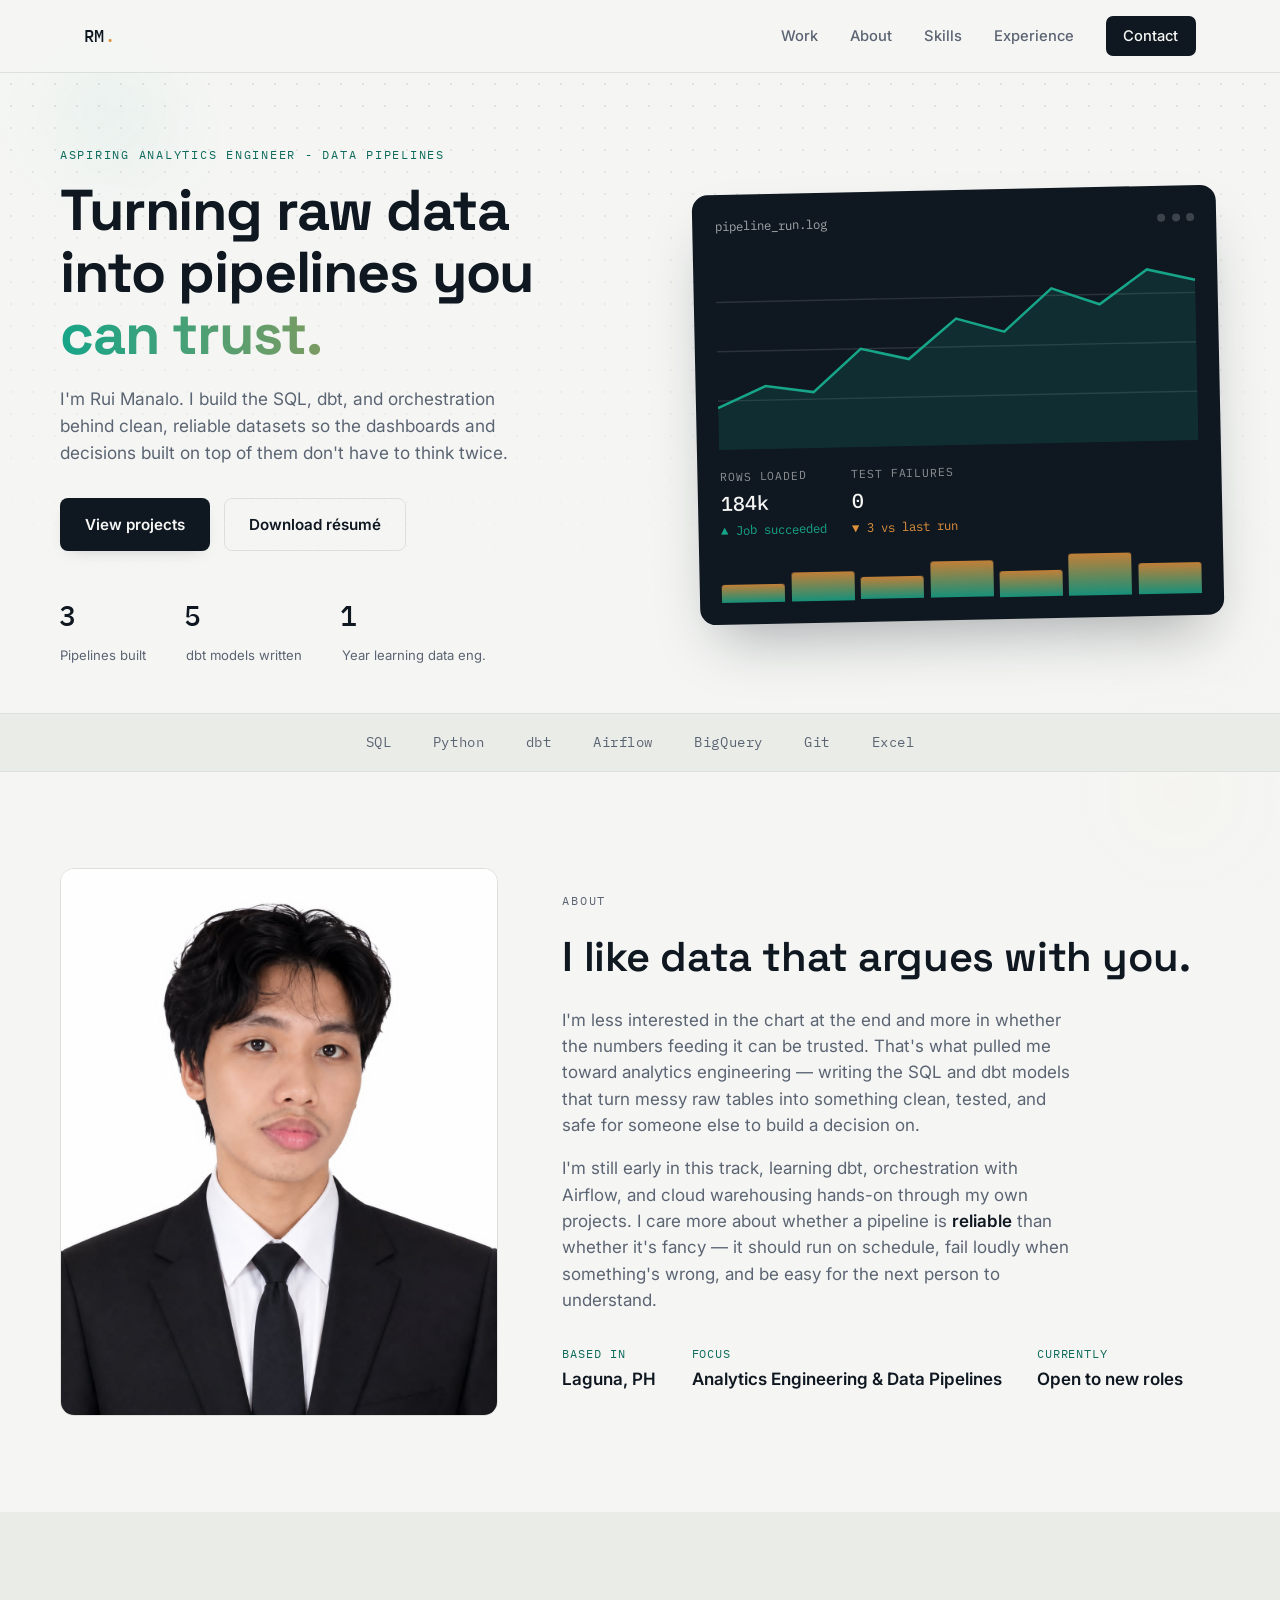
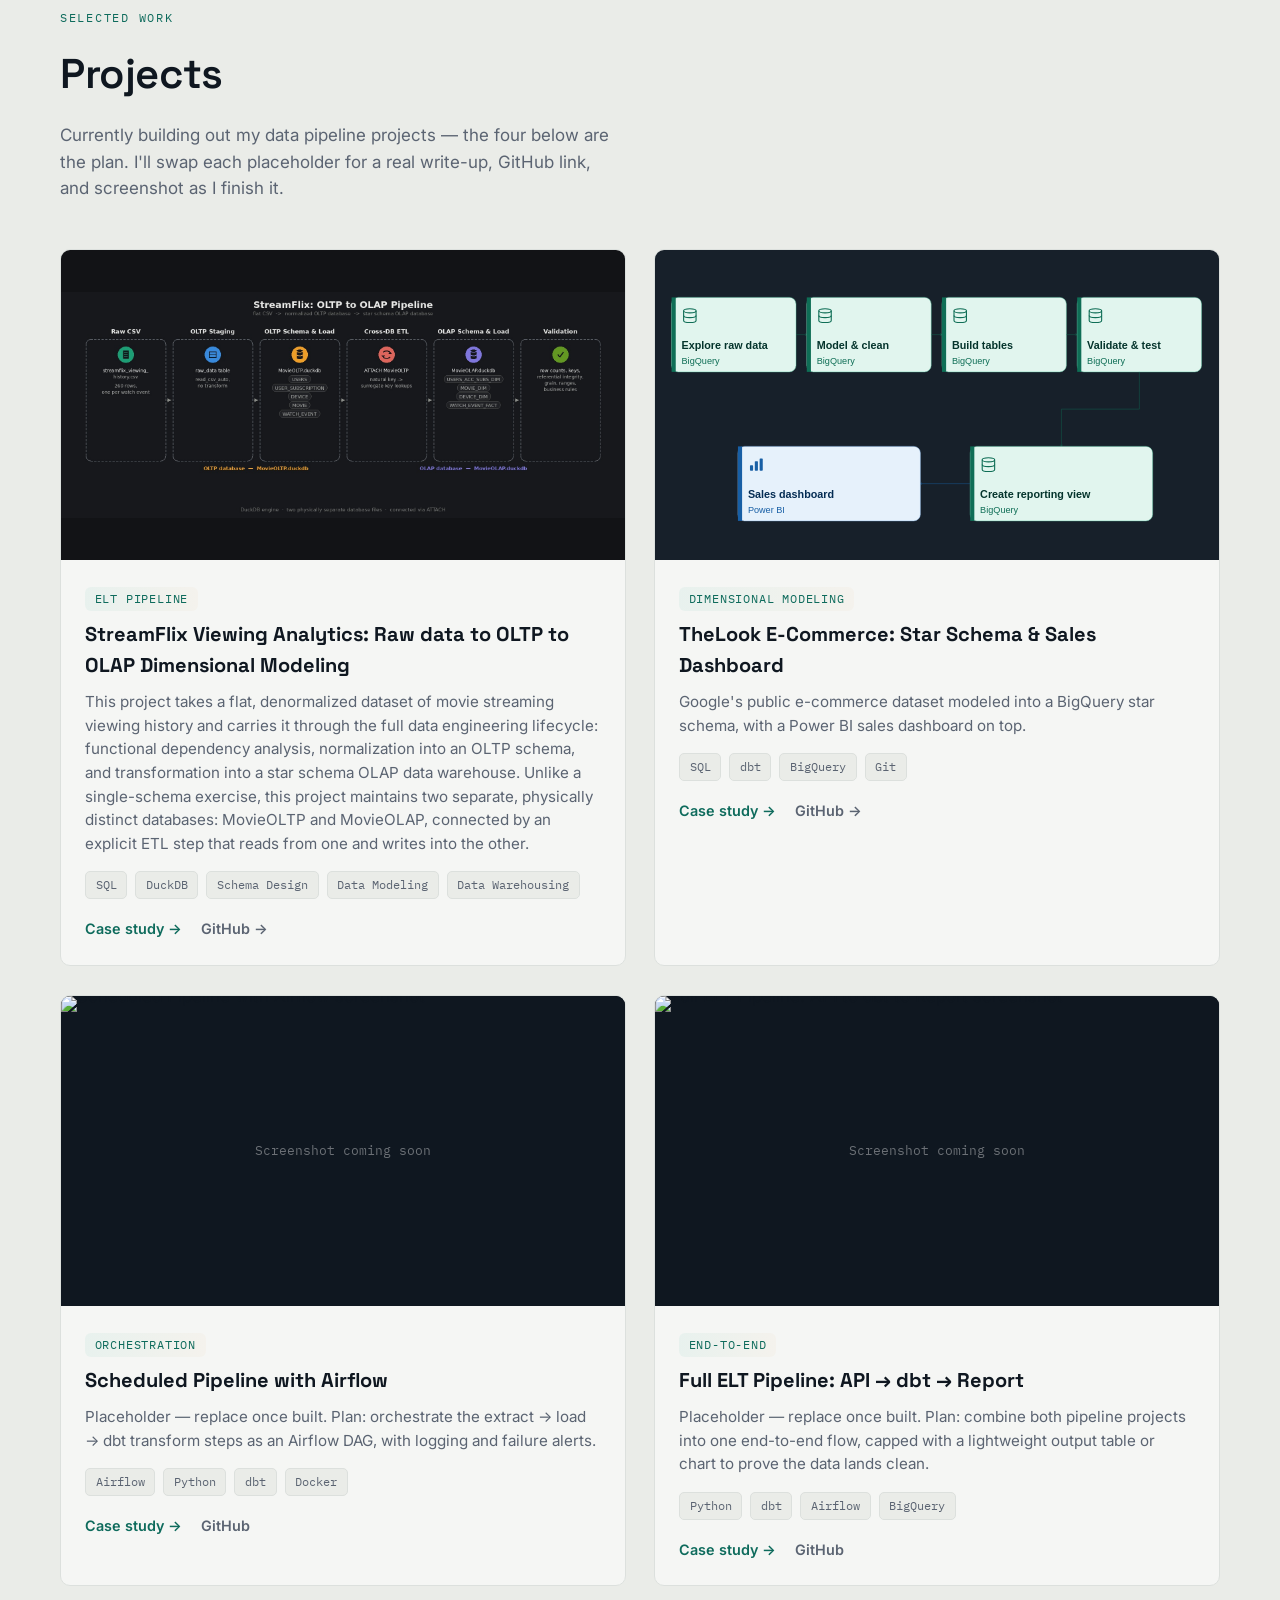
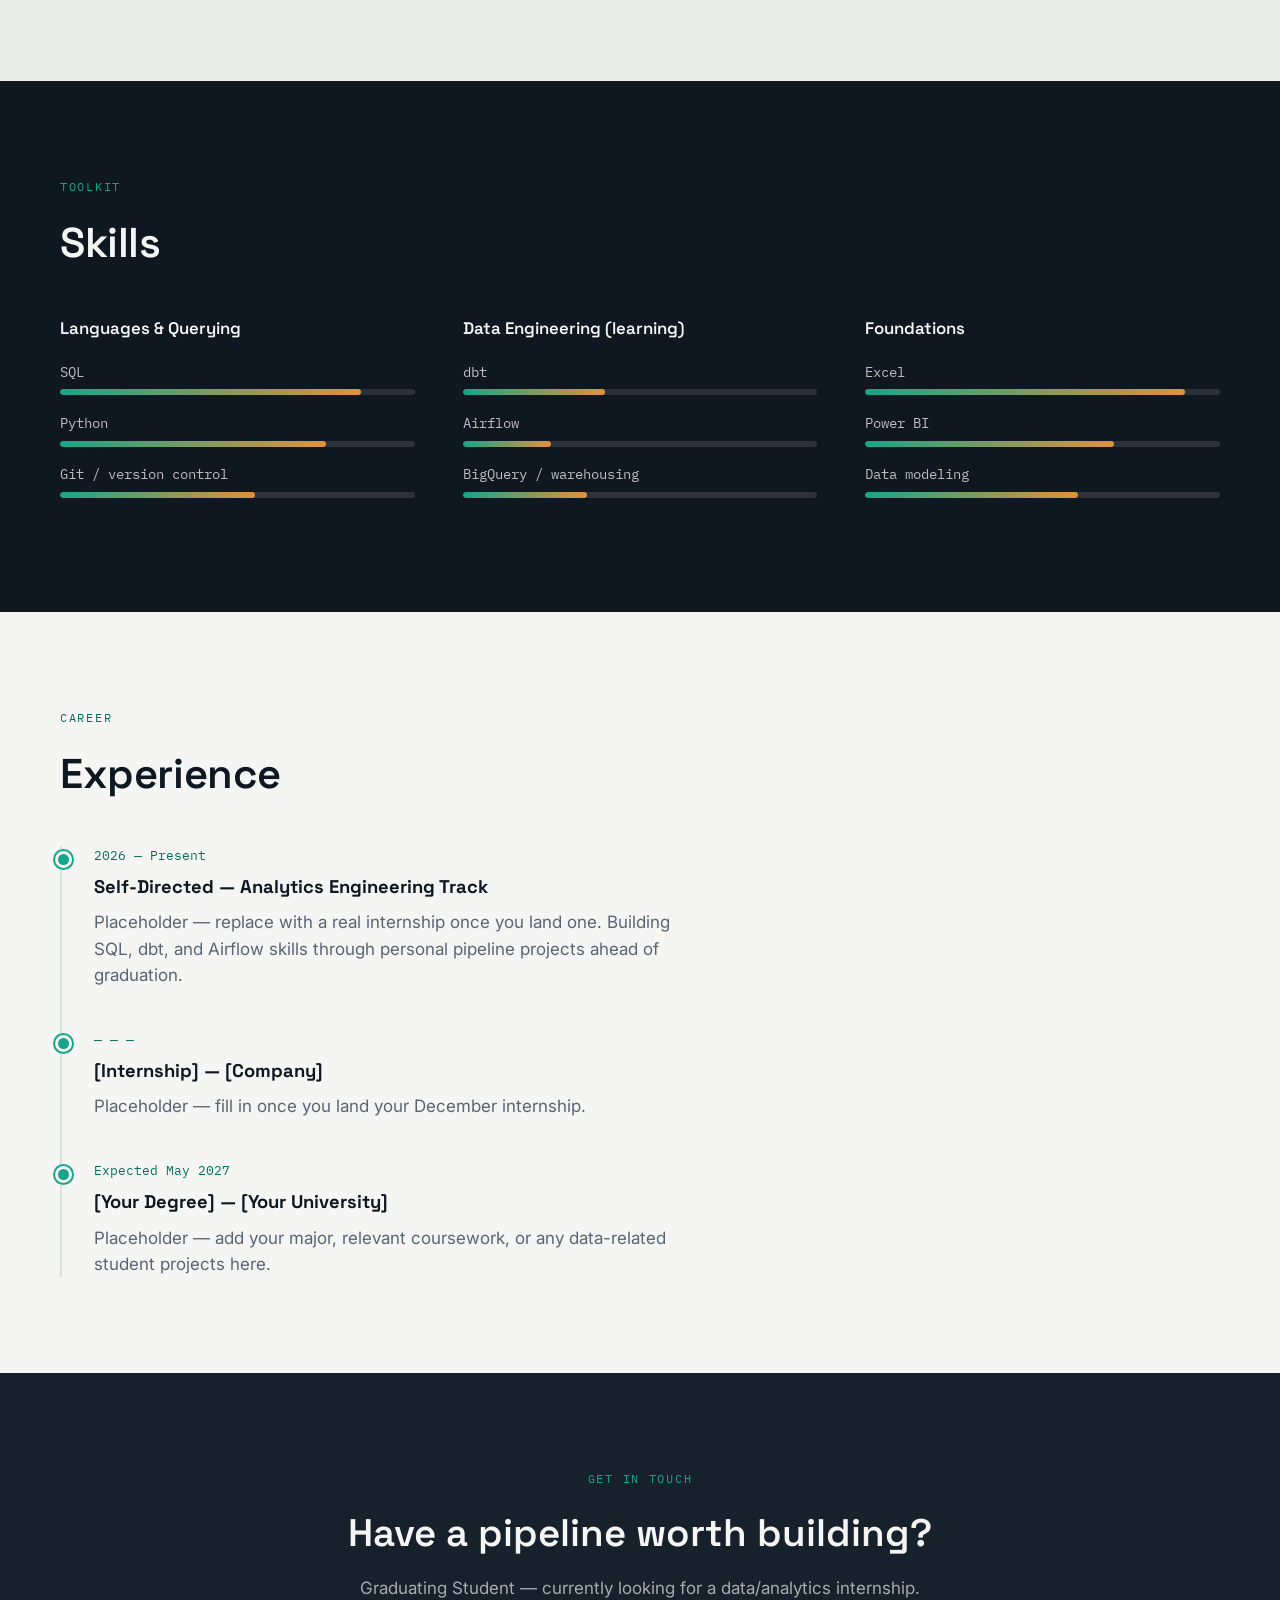
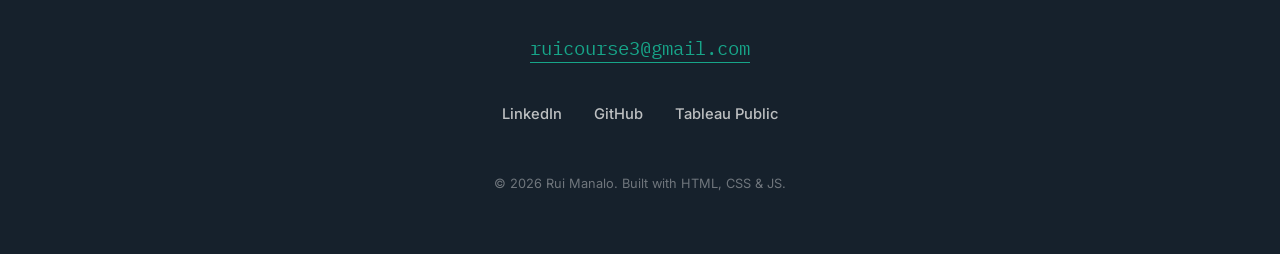
==== commit 8fcc836d: "fix project2" ====
--- a/index.html
+++ b/index.html
@@ -9,6 +9,12 @@
 <link rel="preconnect" href="https://fonts.gstatic.com" crossorigin>
 <link href="https://fonts.googleapis.com/css2?family=Space+Grotesk:wght@400;500;600;700&family=Inter:wght@400;500;600&family=IBM+Plex+Mono:wght@400;500&display=swap" rel="stylesheet">
 <link rel="stylesheet" href="style.css">
+<style>
+/* Thumbnails with a real image: show the whole image, no crop, no placeholder text */
+.project__thumb--fit::before,.project__thumb--fit::after{display:none !important;content:none !important}
+.project__thumb--fit img{width:100%;height:100%;object-fit:contain;display:block}
+</style>
+<link rel="icon" href="data:image/svg+xml,<svg xmlns='http://www.w3.org/2000/svg' viewBox='0 0 100 100'><rect width='100' height='100' rx='20' fill='%230F1720'/><text x='50' y='68' font-size='52' font-family='monospace' font-weight='bold' text-anchor='middle' fill='%23F5F6F4'>RM</text></svg>">
 </head>
 <body>
 
@@ -139,8 +145,8 @@
 
       <article class="project">
         <a class="project__stretch" href="project1.html" aria-label="Read case study: StreamFlix Viewing Analytics"></a>
-        <div class="project__thumb">
-          <img src="images/streamflix_oltp_olap_pipeline.jpg" alt="API-to-Warehouse Data Pipeline screenshot" loading="lazy">
+        <div class="project__thumb project__thumb--fit" style="background:#121316">
+          <img src="images/streamflix_oltp_olap_pipeline.jpg" alt="StreamFlix OLTP to OLAP pipeline diagram" loading="lazy">
         </div>
         <div class="project__body">
           <span class="project__tag">ELT Pipeline</span>
@@ -157,20 +163,20 @@
       </article>
 
       <article class="project">
-        <a class="project__stretch" href="project2.html" aria-label="Read case study: dbt Models & Data Quality Tests"></a>
-        <div class="project__thumb">
-          <img src="images/project-2-dbt.jpg" alt="dbt Models & Data Quality Tests screenshot" loading="lazy">
+        <a class="project__stretch" href="project2.html" aria-label="Read case study: TheLook E-Commerce: Star Schema & Sales Dashboard"></a>
+        <div class="project__thumb project__thumb--fit" style="background:#17202a">
+          <img src="images/project2/workflow.svg" alt="TheLook E-Commerce workflow diagram" loading="lazy">
         </div>
         <div class="project__body">
-          <span class="project__tag">Data Transformation</span>
-          <h3>dbt Models &amp; Data Quality Tests</h3>
-          <p>Placeholder — replace once built. Plan: rebuild a raw dataset as a dbt project with staging → mart layers, plus tests for nulls, uniqueness, and referential integrity.</p>
+          <span class="project__tag">Dimensional Modeling</span>
+          <h3>TheLook E-Commerce: Star Schema & Sales Dashboard</h3>
+          <p> Google's public e-commerce dataset modeled into a BigQuery star schema, with a Power BI sales dashboard on top.</p>
           <ul class="project__stack">
             <li>SQL</li><li>dbt</li><li>BigQuery</li><li>Git</li>
           </ul>
           <div class="project__links">
             <a href="project2.html" class="link">Case study →</a>
-            <a href="#" class="link link--muted">GitHub</a>
+            <a href="https://github.com/Rui-Manalo/TheLook-E-Commerce-Star-Schema-Sales-Dashboard" class="link link--muted" target="_blank" rel="noopener noreferrer">GitHub →</a>
           </div>
         </div>
       </article>
--- a/style.css
+++ b/style.css
@@ -1517,4 +1517,8 @@
   .pager .next {
     text-align: left;
   }
-}+}
+
+/* show full images, no cropping */
+.shot:has(img){ aspect-ratio:auto; }
+.shot img{ height:auto; object-fit:contain; display:block; }
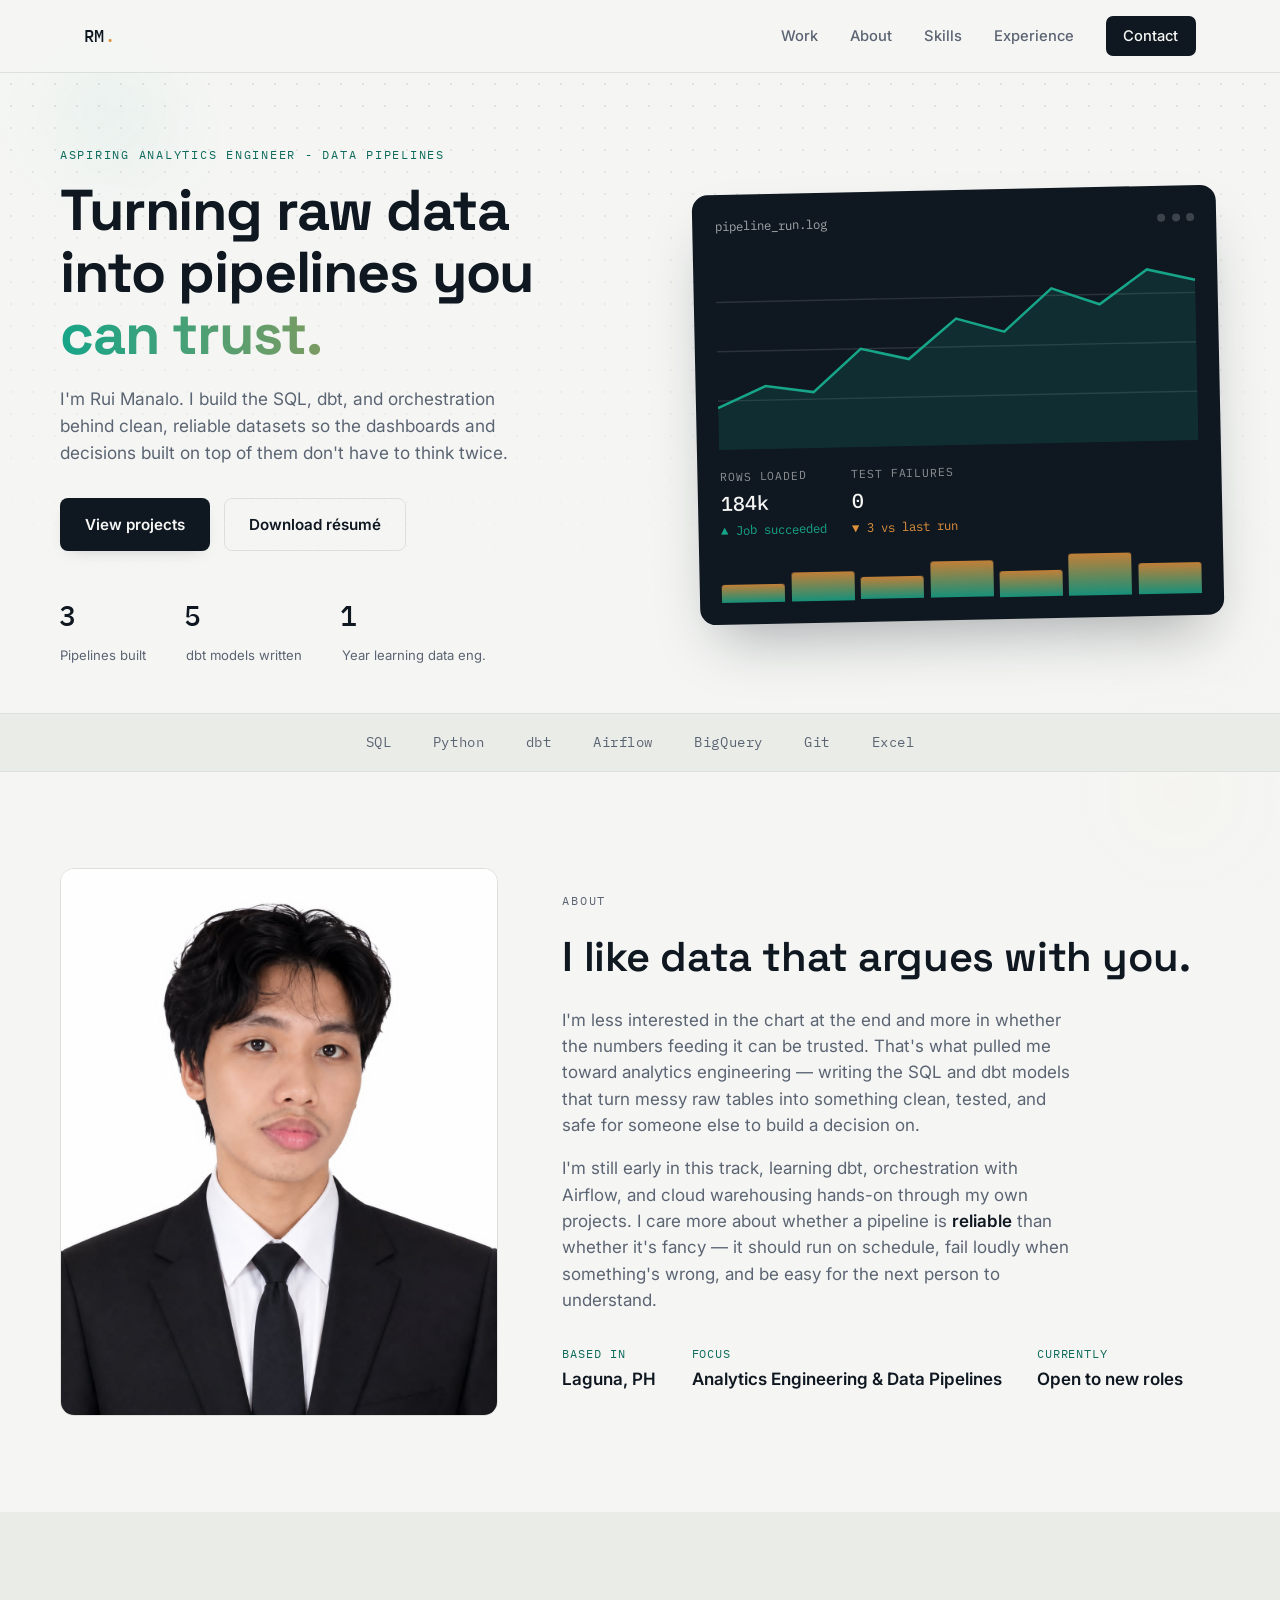
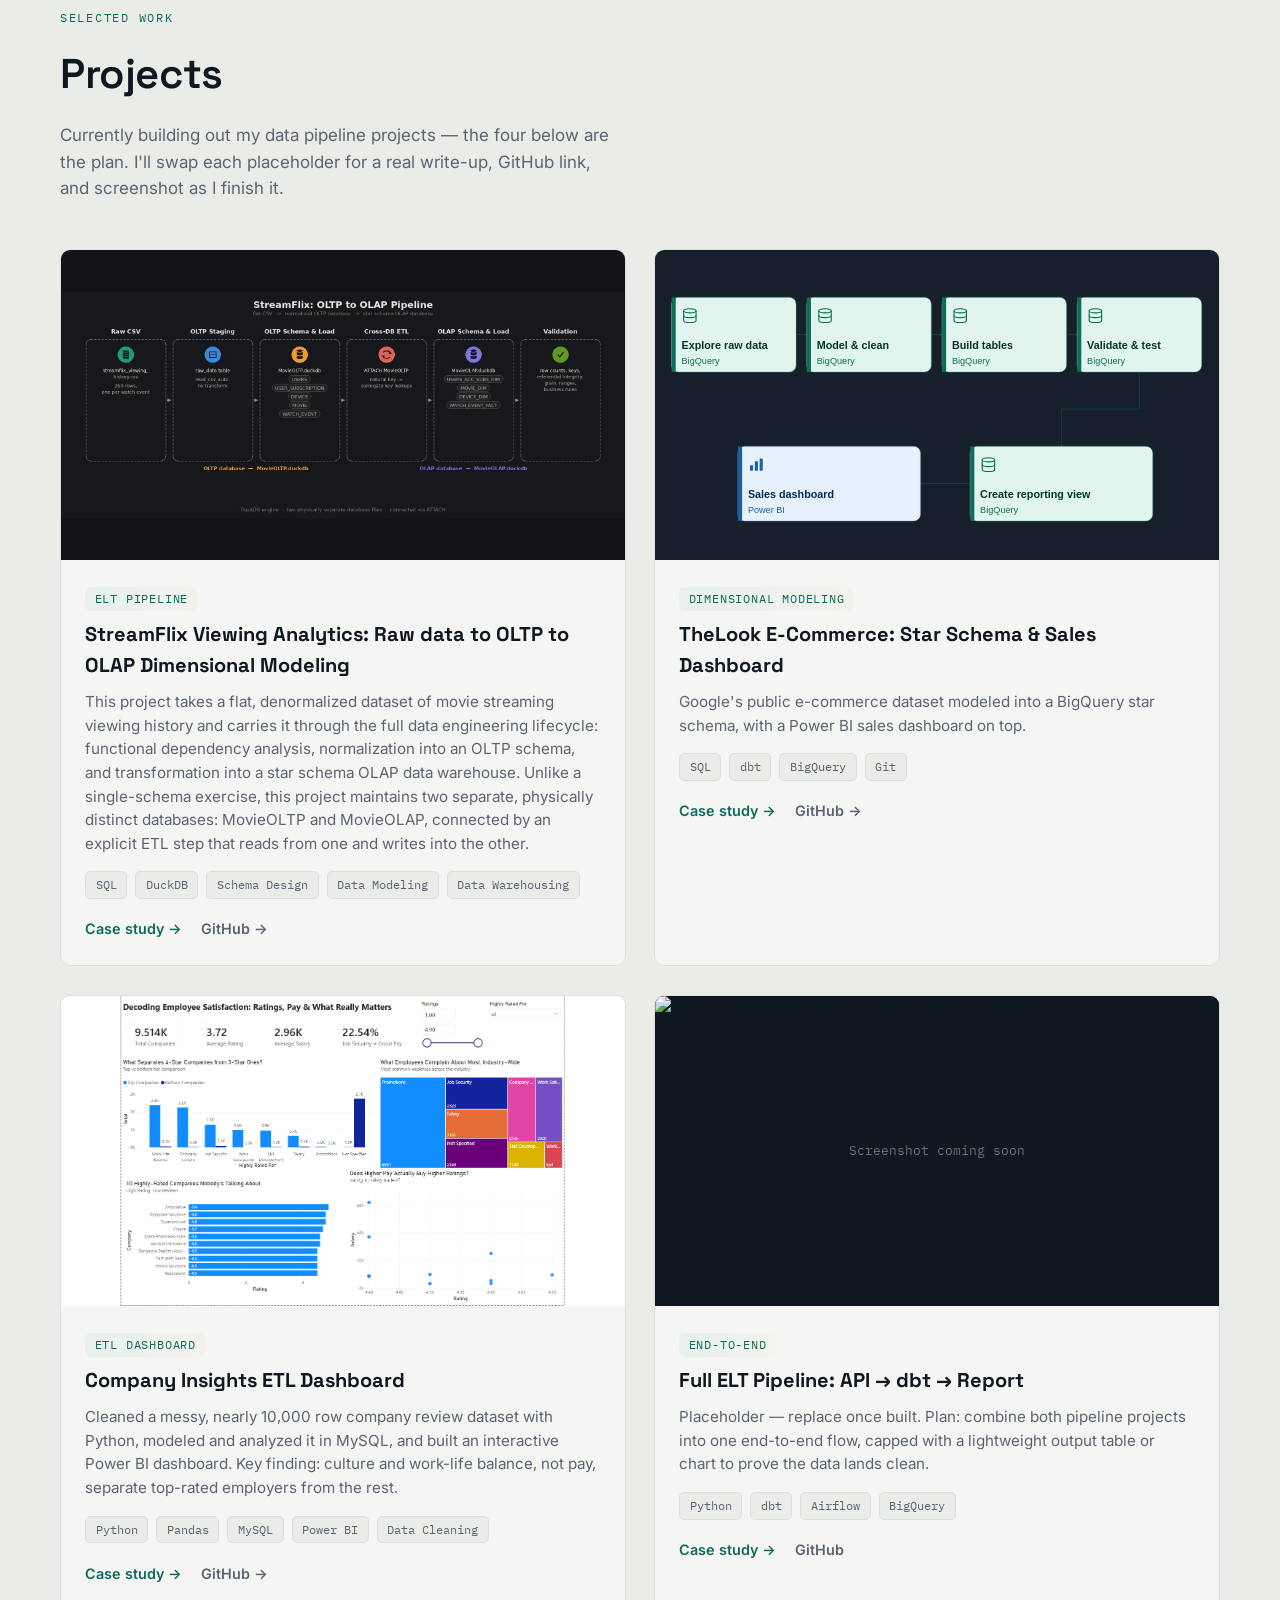
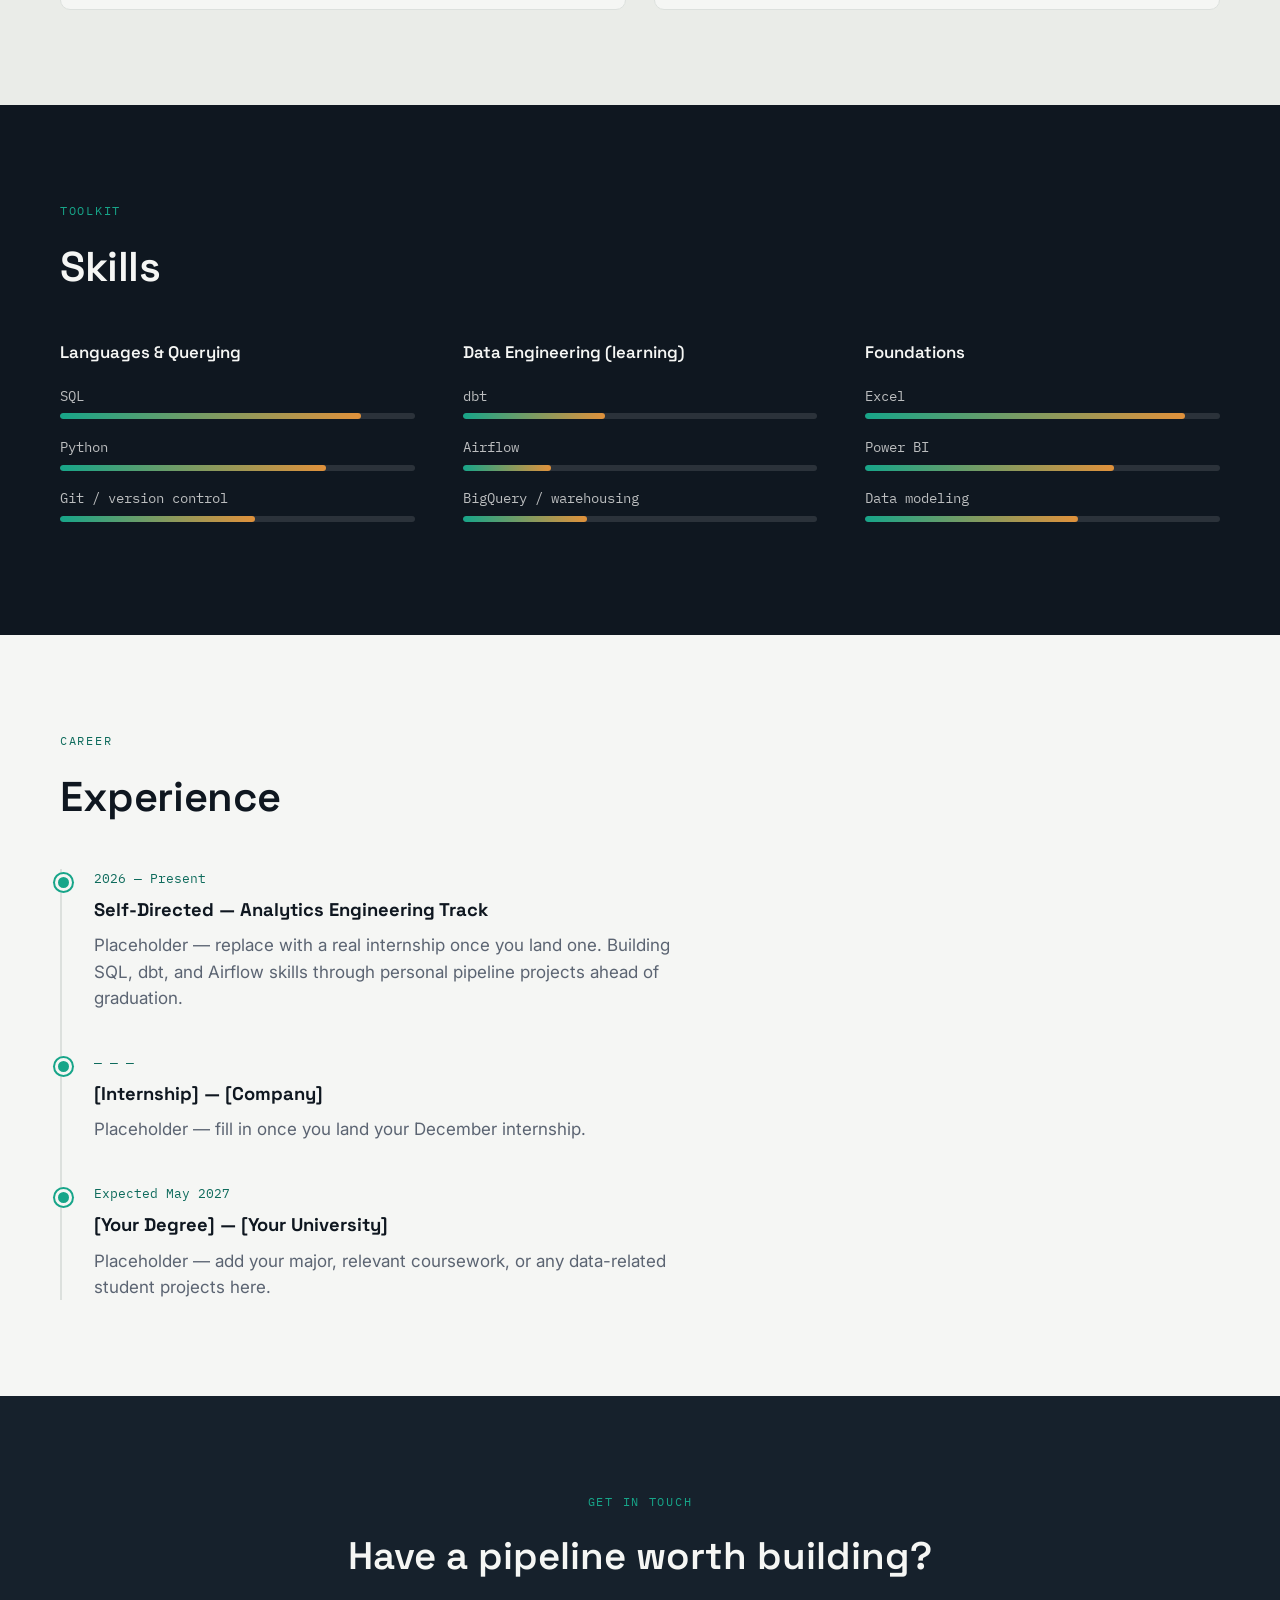
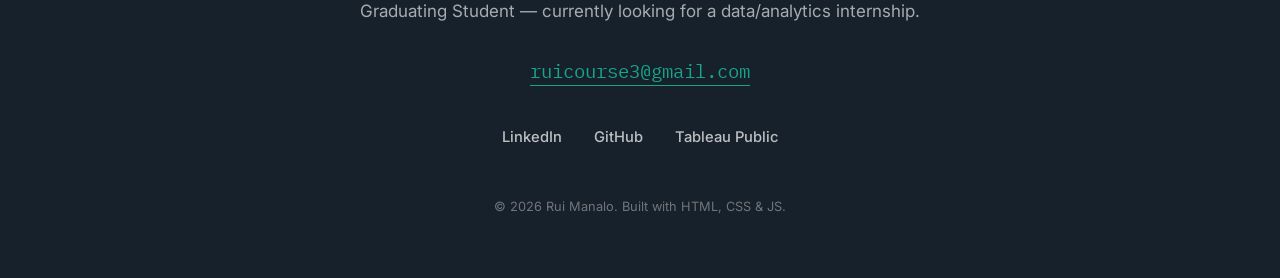
==== commit d1eb1130: "fix index for project 3" ====
--- a/index.html
+++ b/index.html
@@ -181,21 +181,21 @@
         </div>
       </article>
 
-      <article class="project">
-        <a class="project__stretch" href="project3.html" aria-label="Read case study: Scheduled Pipeline with Airflow"></a>
-        <div class="project__thumb">
-          <img src="images/project-3-airflow.jpg" alt="Scheduled Pipeline with Airflow screenshot" loading="lazy">
+           <article class="project">
+        <a class="project__stretch" href="project3.html" aria-label="Read case study: Company Insights ETL Dashboard"></a>
+        <div class="project__thumb project__thumb--fit" style="background:#fff">
+          <img src="images/project3/dashboard.png" alt="Power BI dashboard: Decoding Employee Satisfaction" loading="lazy">
         </div>
         <div class="project__body">
-          <span class="project__tag">Orchestration</span>
-          <h3>Scheduled Pipeline with Airflow</h3>
-          <p>Placeholder — replace once built. Plan: orchestrate the extract → load → dbt transform steps as an Airflow DAG, with logging and failure alerts.</p>
+          <span class="project__tag">ETL Dashboard</span>
+          <h3>Company Insights ETL Dashboard</h3>
+          <p>Cleaned a messy, nearly 10,000 row company review dataset with Python, modeled and analyzed it in MySQL, and built an interactive Power BI dashboard. Key finding: culture and work-life balance, not pay, separate top-rated employers from the rest.</p>
           <ul class="project__stack">
-            <li>Airflow</li><li>Python</li><li>dbt</li><li>Docker</li>
+            <li>Python</li><li>Pandas</li><li>MySQL</li><li>Power BI</li><li>Data Cleaning</li>
           </ul>
           <div class="project__links">
             <a href="project3.html" class="link">Case study →</a>
-            <a href="#" class="link link--muted">GitHub</a>
+            <a href="#" class="link link--muted" target="_blank" rel="noopener noreferrer">GitHub →</a>
           </div>
         </div>
       </article>
